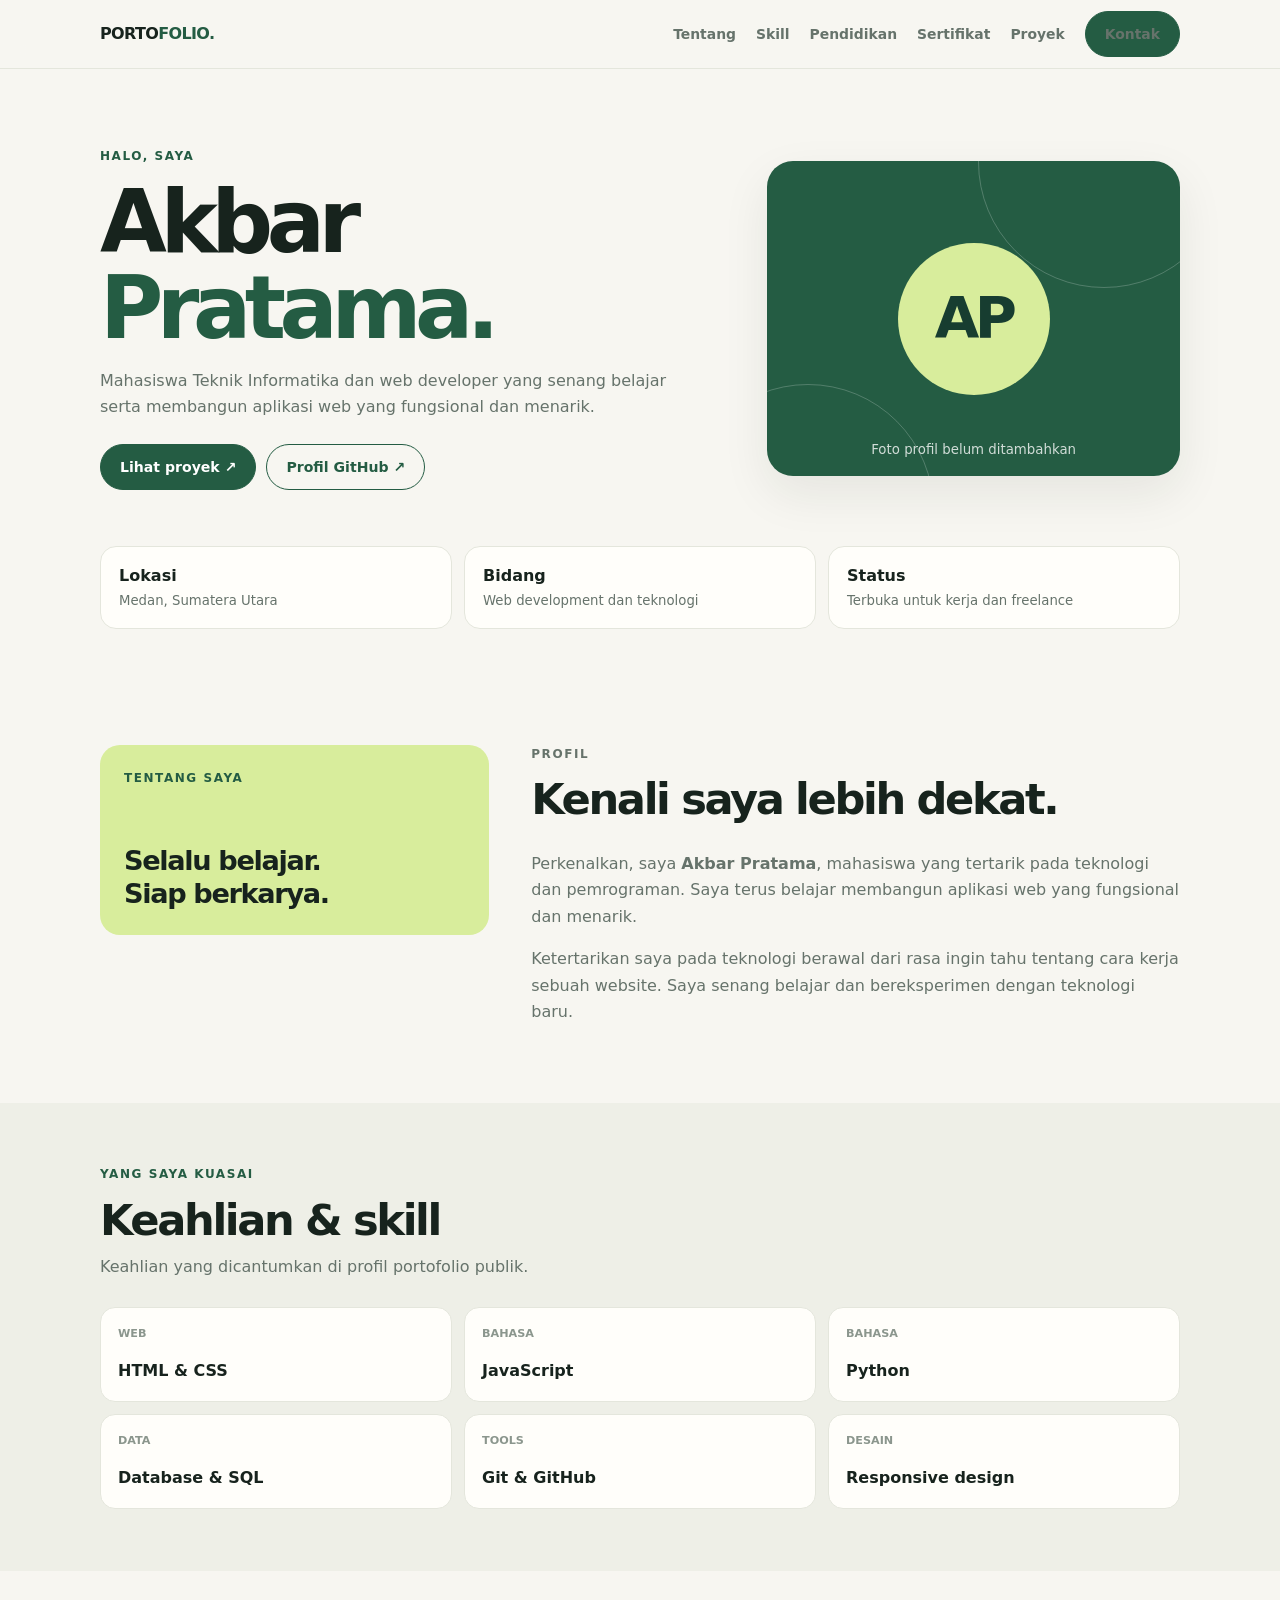
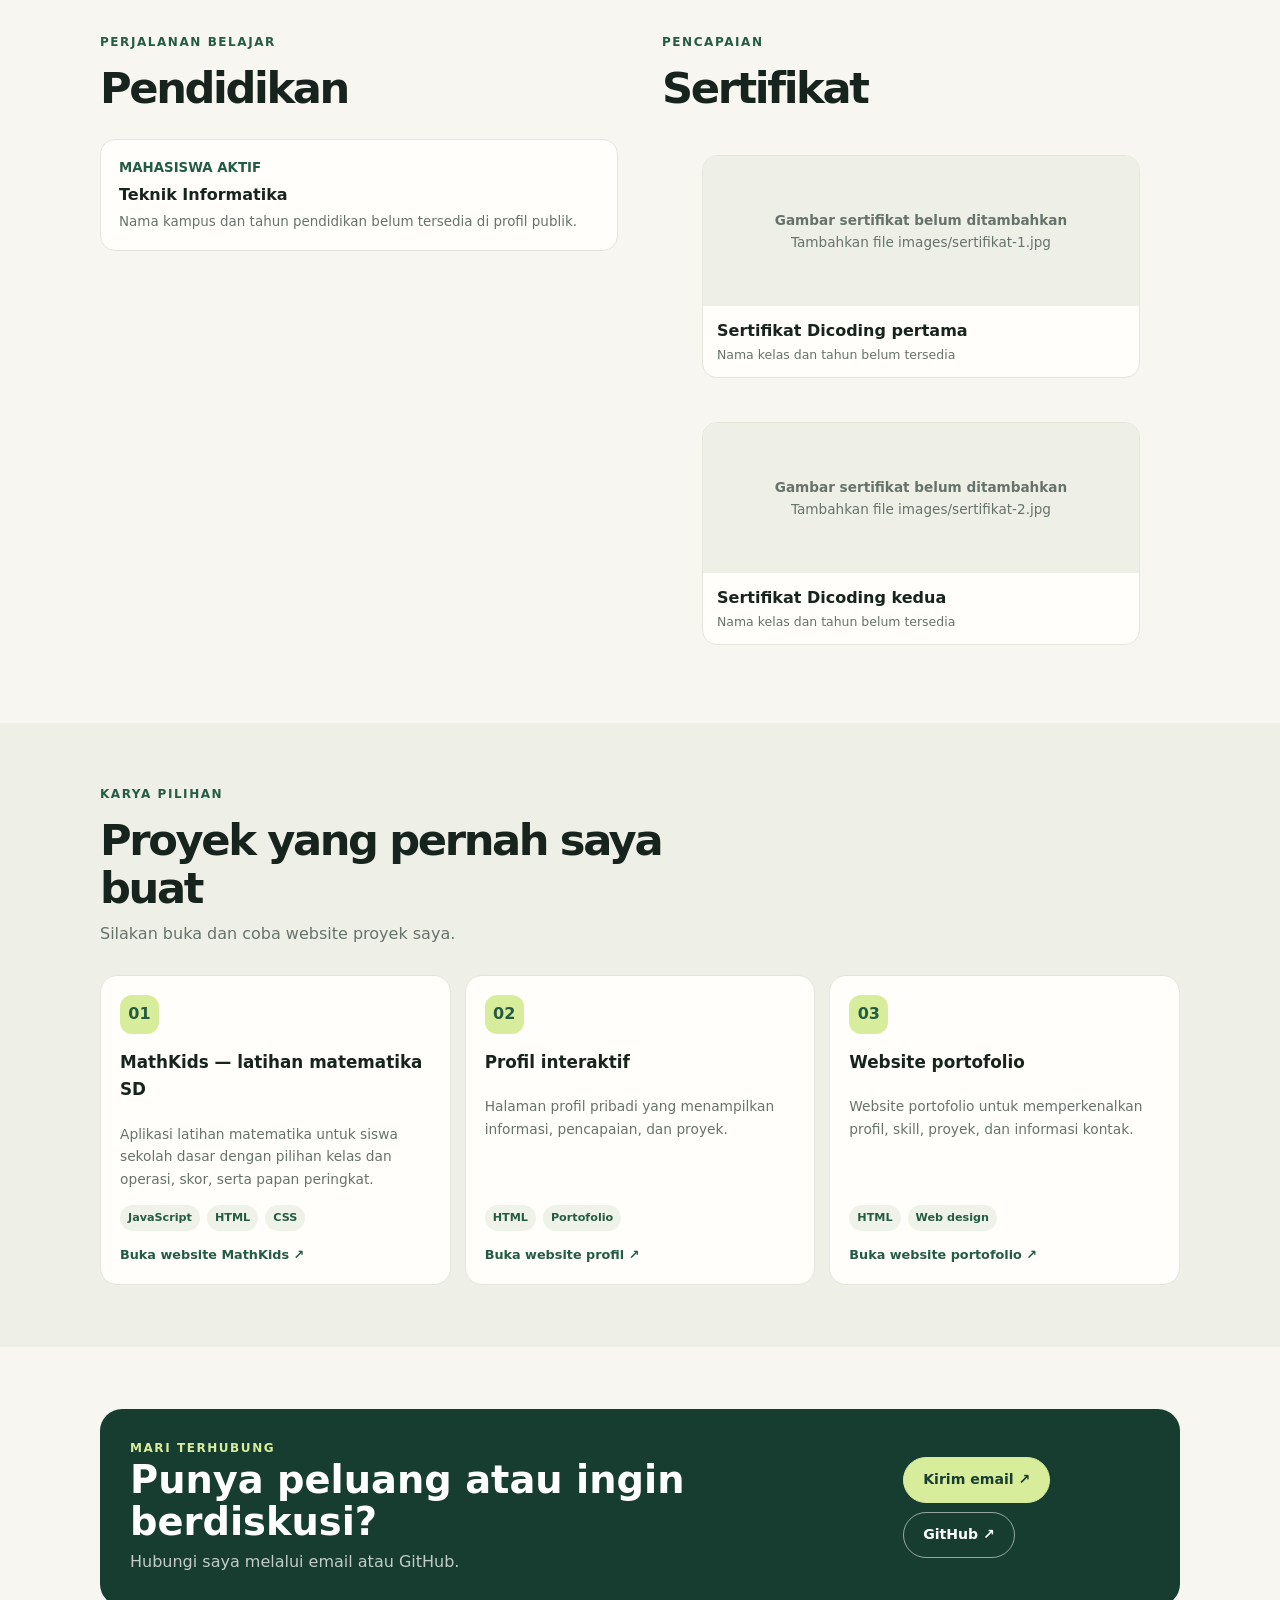
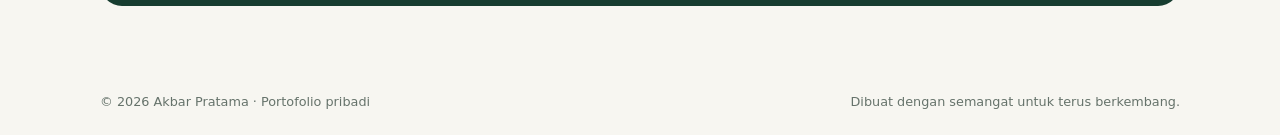
==== index.html @ 9633301a "Add public portfolio homepage redirect" ====
<!doctype html>
<html lang="id">
<head>
  <meta charset="utf-8">
  <meta name="viewport" content="width=device-width, initial-scale=1">
  <meta http-equiv="refresh" content="0; url=site/">
  <link rel="canonical" href="https://ap0700698-star.github.io/Portofolio-/site/">
  <title>Portofolio Akbar Pratama</title>
  <script>window.location.replace(new URL('site/', window.location.href).href);</script>
</head>
<body>
  <p>Membuka website portofolio. Jika tidak dialihkan, <a href="site/">klik di sini untuk melihat portofolio</a>.</p>
</body>
</html>
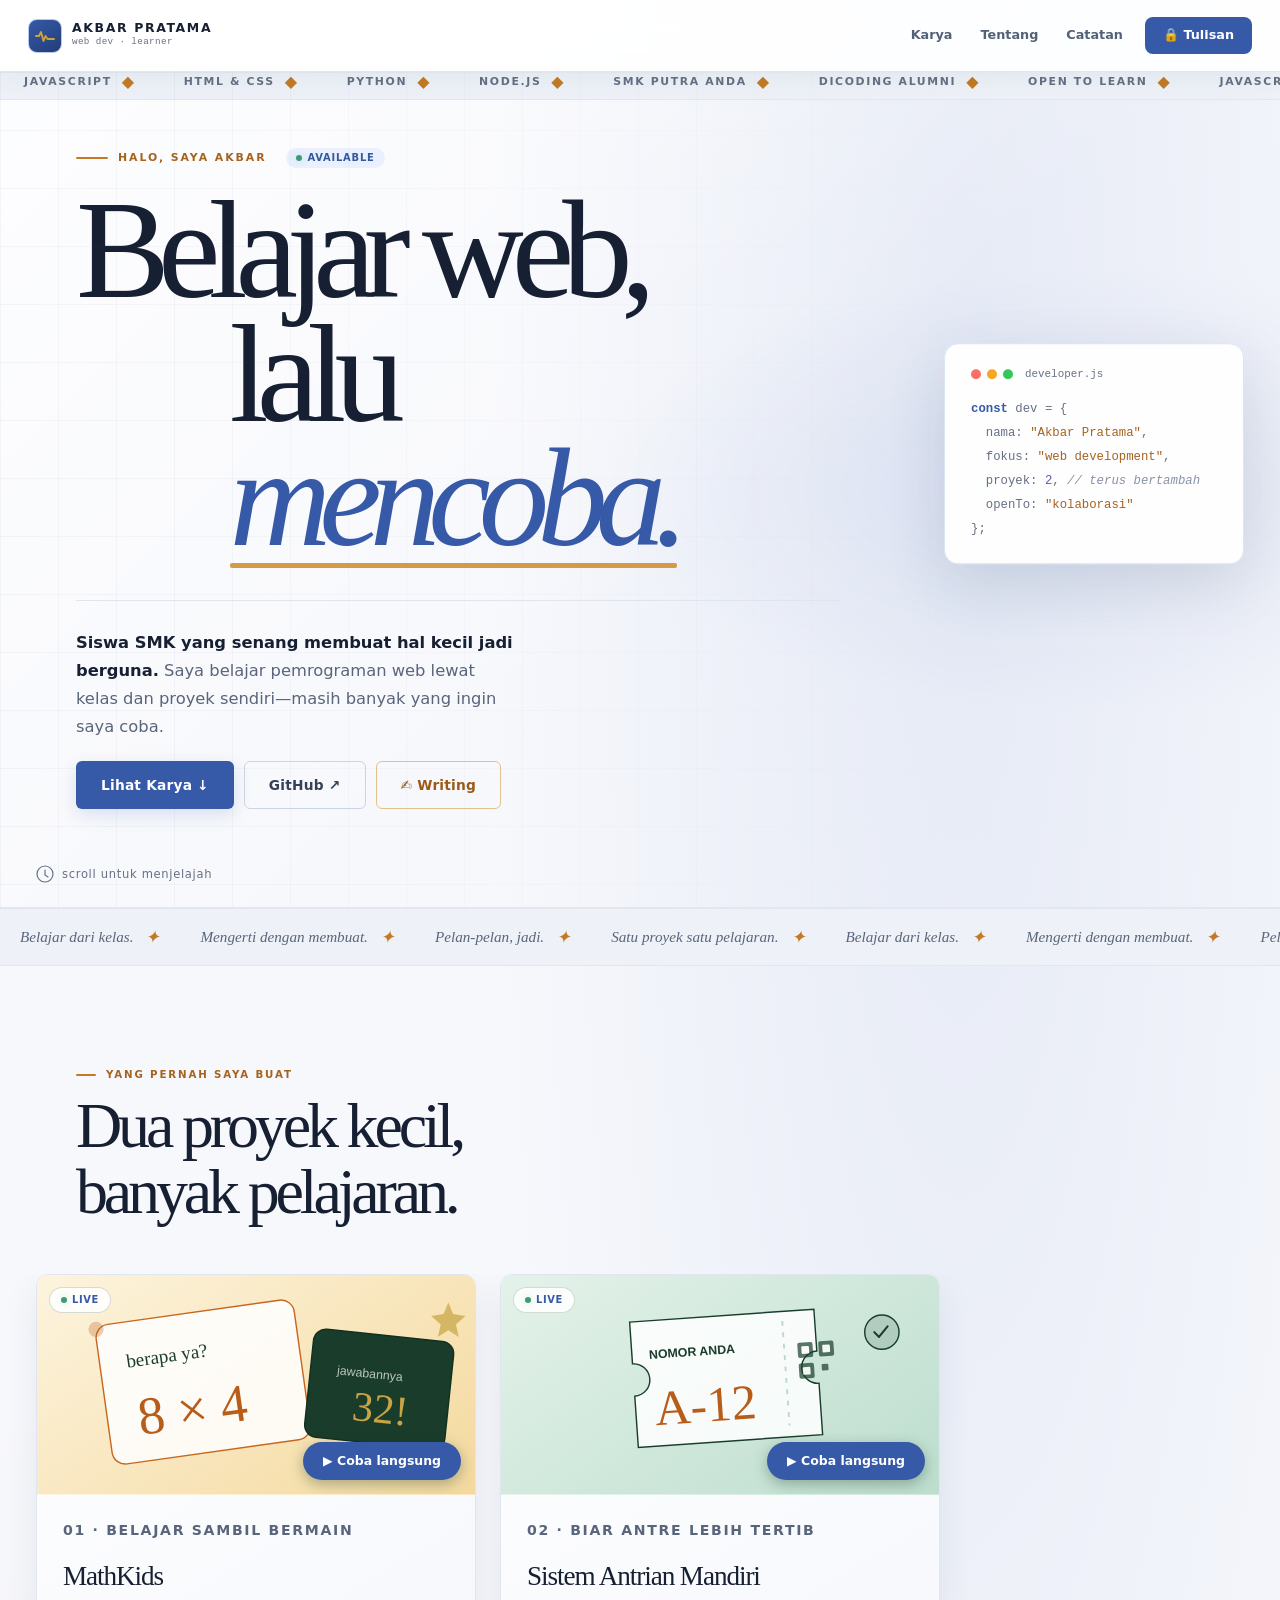
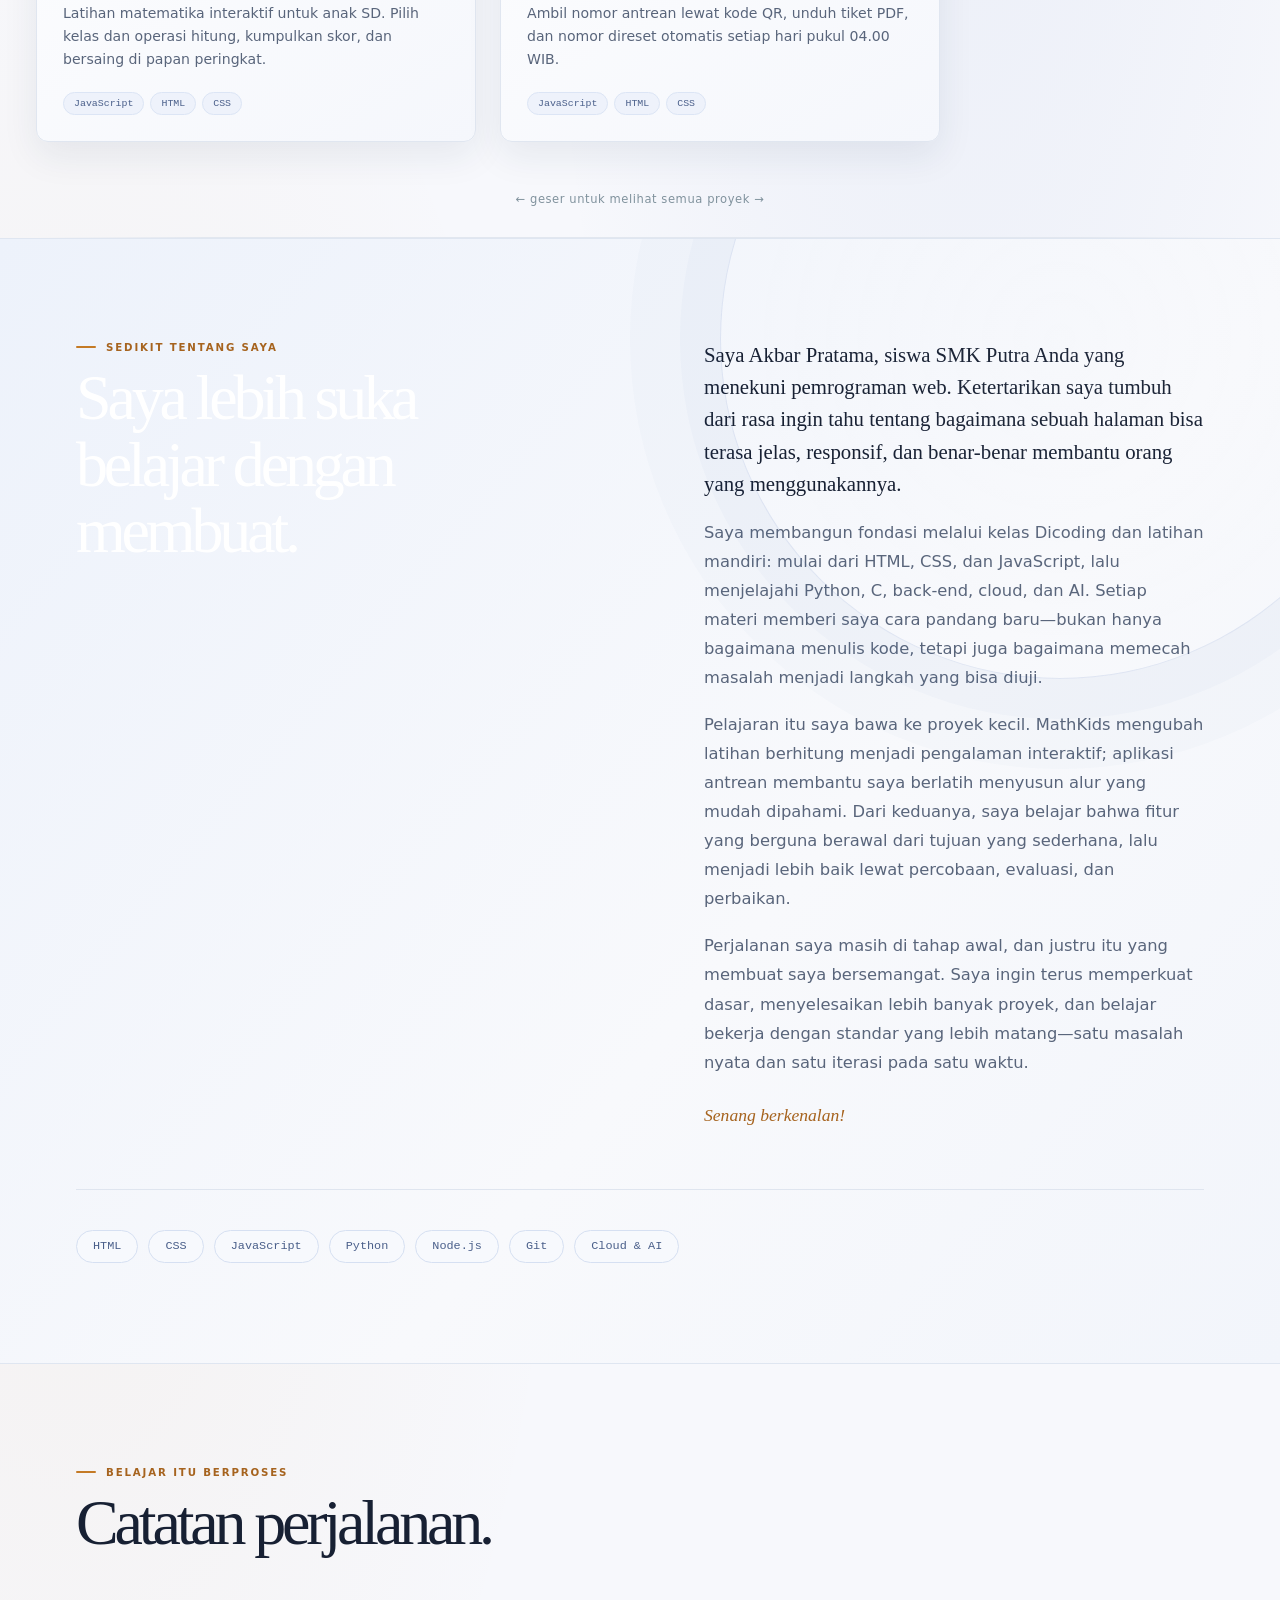
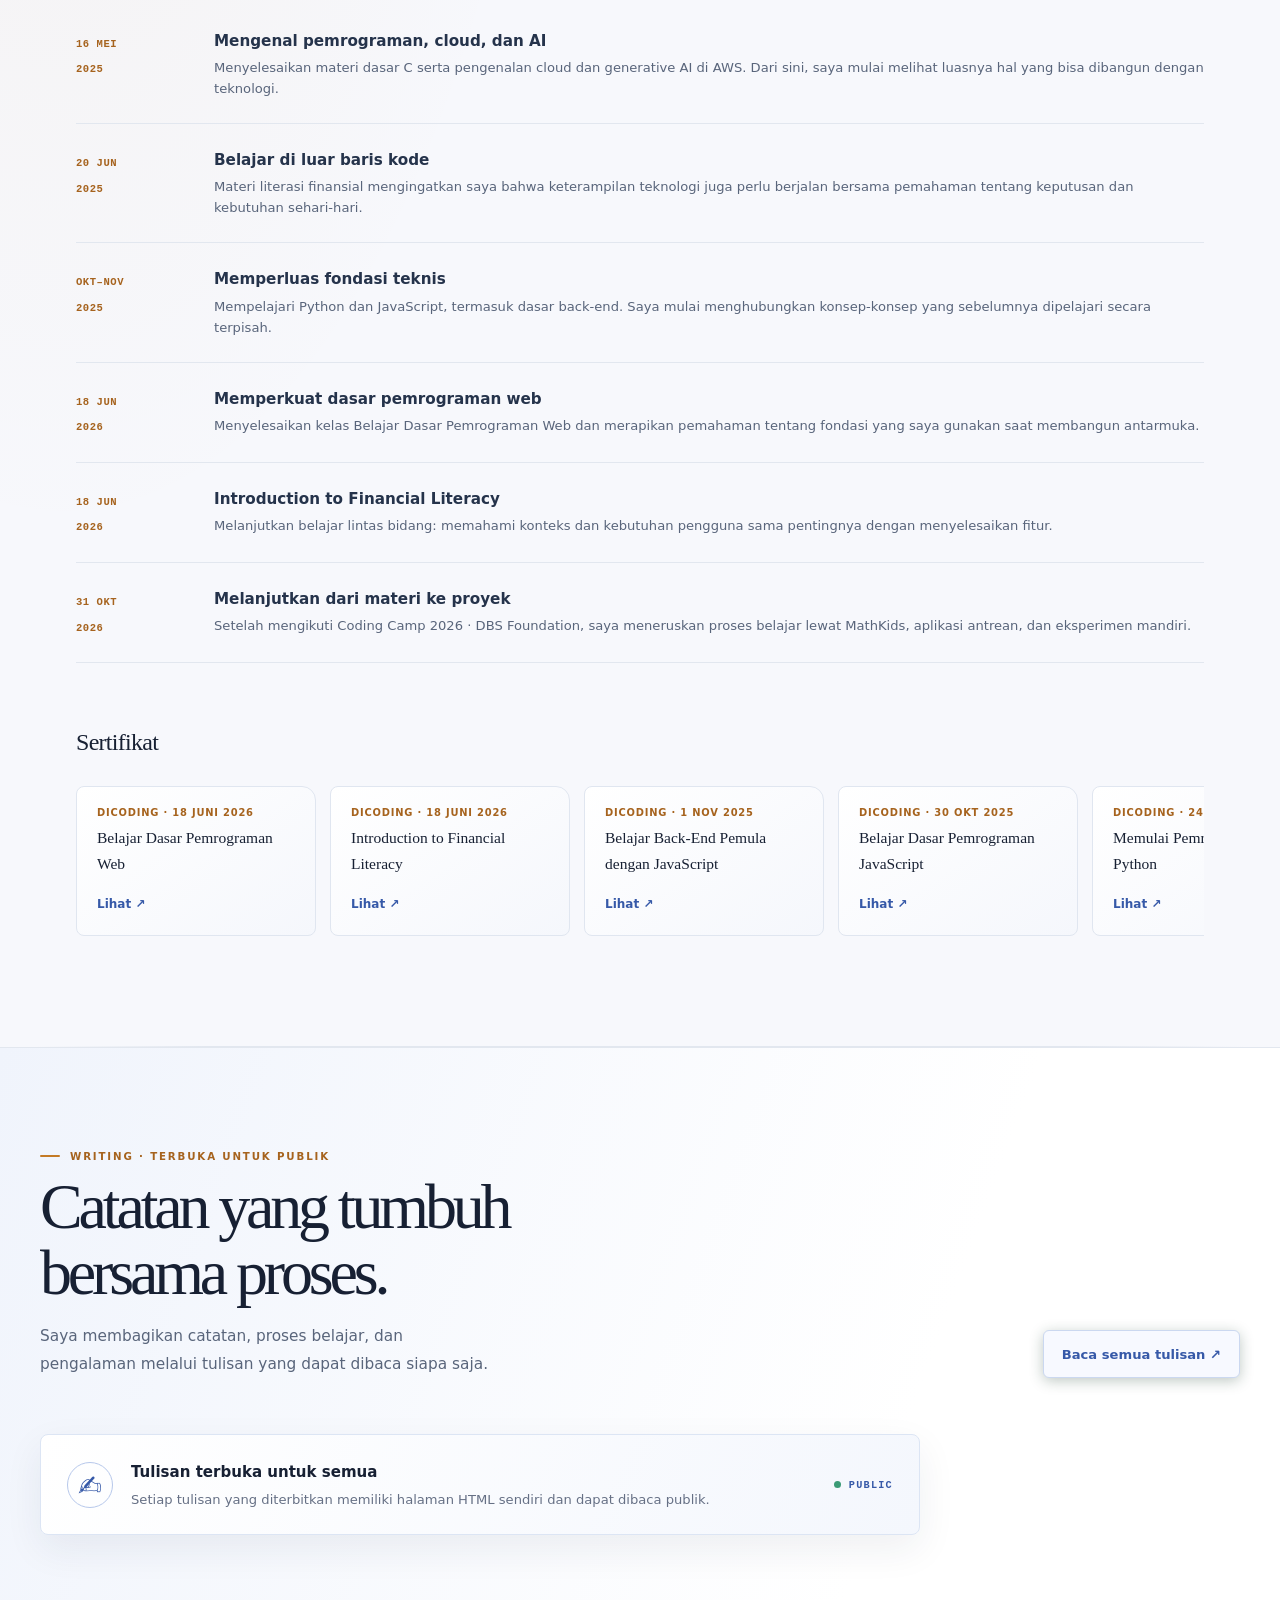
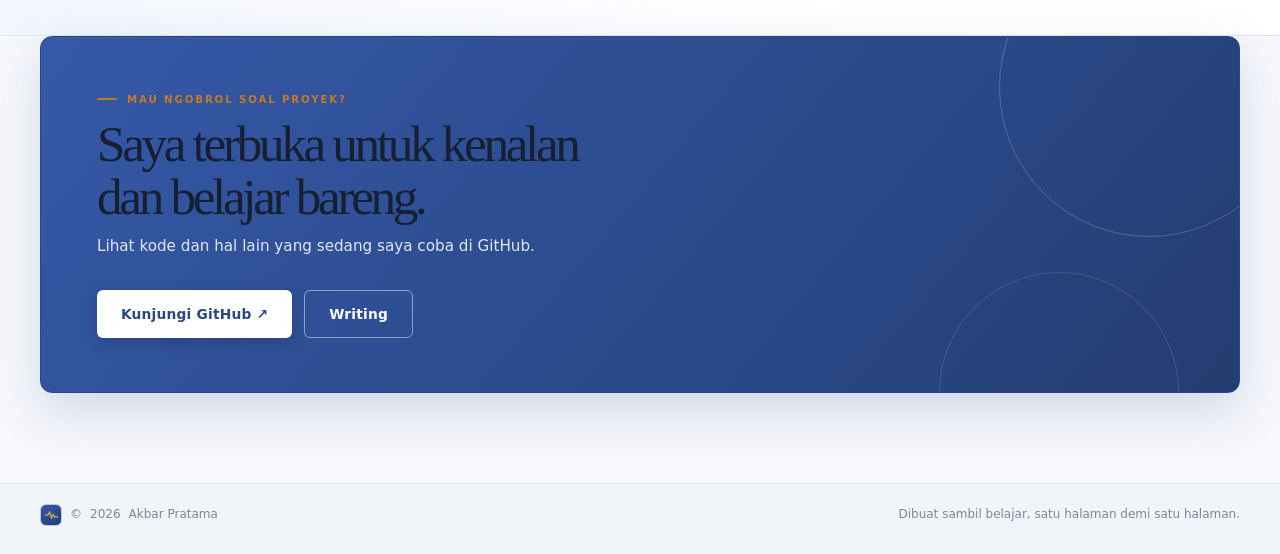
==== commit dab53d73: "Add files via upload" ====
--- a/index.html
+++ b/index.html
@@ -1,14 +1,1226 @@
-<!doctype html>
+<!DOCTYPE html>
 <html lang="id">
 <head>
-  <meta charset="utf-8">
+  <meta charset="UTF-8">
   <meta name="viewport" content="width=device-width, initial-scale=1">
-  <meta http-equiv="refresh" content="0; url=site/">
-  <link rel="canonical" href="https://ap0700698-star.github.io/Portofolio-/site/">
-  <title>Portofolio Akbar Pratama</title>
-  <script>window.location.replace(new URL('site/', window.location.href).href);</script>
+  <meta name="description" content="Portofolio Akbar Pratama — siswa SMK yang belajar membangun pengalaman web melalui kelas dan proyek.">
+  <meta name="theme-color" content="#070b12">
+  <title>Akbar Pratama</title>
+  <link rel="icon" href="data:image/svg+xml,%3Csvg xmlns='http://www.w3.org/2000/svg' viewBox='0 0 48 48'%3E%3Crect width='48' height='48' rx='12' fill='%230c131d'/%3E%3Cpath d='M9 31L15 13l7 14 5-9 7 13' fill='none' stroke='%2327d8c0' stroke-width='3.2' stroke-linecap='round' stroke-linejoin='round'/%3E%3C/svg%3E">
+  <style>
+/* ══════════════════════════════════════
+   ROOT TOKENS
+══════════════════════════════════════ */
+:root {
+  --bg:       #f7f3ec;
+  --bg2:      #f0ebe0;
+  --white:    #fff;
+  --ink:      #19190f;
+  --ink2:     #35332a;
+  --muted:    #7c7769;
+  --faint:    #b5b0a3;
+  --line:     #e0dace;
+
+  --forest:   #1a3d2b;
+  --forest-l: #2c5e42;
+  --sage:     #d9ede1;
+
+  --amber:    #b85c1a;
+  --amber-l:  #e8884a;
+  --sand:     #f2dfc0;
+
+  --gold:     #c8a444;
+
+  --serif: Georgia, "Times New Roman", serif;
+  --sans:  "Segoe UI", system-ui, sans-serif;
+  --mono:  ui-monospace, "Cascadia Code", Consolas, monospace;
+}
+
+/* ══════════════════════════════════════
+   BASE
+══════════════════════════════════════ */
+*, *::before, *::after { box-sizing: border-box; margin: 0; padding: 0; }
+html { scroll-behavior: smooth; }
+body {
+  background: var(--bg);
+  color: var(--ink);
+  font-family: var(--sans);
+  line-height: 1.6;
+  overflow-x: hidden;
+  -webkit-font-smoothing: antialiased;
+}
+a { color: inherit; text-decoration: none; }
+a:focus-visible { outline: 2px solid var(--amber); outline-offset: 3px; border-radius: 3px; }
+img, svg { display: block; }
+
+/* ══════════════════════════════════════
+   SCROLL ANIMATIONS
+══════════════════════════════════════ */
+.reveal {
+  opacity: 0;
+  transform: translateY(40px);
+  transition: opacity .7s cubic-bezier(.22,1,.36,1), transform .7s cubic-bezier(.22,1,.36,1);
+}
+.reveal.up   { transform: translateY(40px); }
+.reveal.left { transform: translateX(-40px); }
+.reveal.right{ transform: translateX(40px); }
+.reveal.in   { opacity: 1 !important; transform: none !important; }
+.reveal.d1   { transition-delay: .1s; }
+.reveal.d2   { transition-delay: .2s; }
+.reveal.d3   { transition-delay: .3s; }
+.reveal.d4   { transition-delay: .4s; }
+
+/* ══════════════════════════════════════
+   NAV
+══════════════════════════════════════ */
+.nav {
+  position: fixed; top: 0; left: 0; right: 0; z-index: 100;
+  display: flex; align-items: center; justify-content: space-between;
+  padding: 0 36px; height: 64px;
+  background: rgba(247,243,236,.88);
+  backdrop-filter: blur(18px);
+  border-bottom: 1px solid var(--line);
+  transition: background .3s;
+}
+.nav-logo {
+  display: flex; align-items: center; gap: 10px;
+}
+.nav-mark {
+  width: 34px; height: 34px; border-radius: 9px;
+  background: var(--forest);
+  display: flex; align-items: center; justify-content: center;
+  flex-shrink: 0;
+  /* subtle inner shimmer */
+  box-shadow: inset 0 1px 0 rgba(255,255,255,.12);
+}
+.nav-mark svg { width: 20px; height: 12px; }
+.nav-name {
+  font-weight: 800; font-size: .78rem;
+  letter-spacing: .09em; text-transform: uppercase;
+  color: var(--forest);
+  line-height: 1.1;
+}
+.nav-sub {
+  font-size: .58rem; font-weight: 500;
+  color: var(--muted); letter-spacing: .04em;
+  font-family: var(--mono);
+}
+.nav-links {
+  display: flex; align-items: center; gap: 0;
+}
+.nav-links a {
+  display: inline-block; padding: 8px 14px;
+  font-size: .8rem; font-weight: 600; color: var(--muted);
+  border-radius: 7px;
+  transition: color .15s, background .15s;
+}
+.nav-links a:hover { color: var(--ink); background: var(--bg2); }
+.nav-cta {
+  margin-left: 8px;
+  padding: 8px 18px !important;
+  background: var(--forest) !important;
+  color: #fff !important; border-radius: 8px !important;
+  font-weight: 700 !important;
+  transition: background .15s, transform .15s !important;
+  box-shadow: 0 2px 10px rgba(26,61,43,.25);
+}
+.nav-cta:hover { background: var(--forest-l) !important; transform: translateY(-1px) !important; }
+
+/* ══════════════════════════════════════
+   HERO — full viewport, stacked text
+══════════════════════════════════════ */
+.hero {
+  min-height: 100svh;
+  padding-top: 64px; /* nav height */
+  display: flex; flex-direction: column;
+  position: relative; overflow: hidden;
+}
+
+/* Running ticker at top */
+.ticker-wrap {
+  overflow: hidden; border-bottom: 1px solid var(--line);
+  background: var(--forest); height: 36px;
+  display: flex; align-items: center;
+}
+.ticker {
+  display: flex; white-space: nowrap;
+  animation: ticker 22s linear infinite;
+  gap: 0;
+}
+@keyframes ticker {
+  from { transform: translateX(0); }
+  to   { transform: translateX(-50%); }
+}
+.ticker-item {
+  display: inline-flex; align-items: center; gap: 10px;
+  padding: 0 24px;
+  font-size: .68rem; font-weight: 800; letter-spacing: .15em;
+  text-transform: uppercase; color: rgba(255,255,255,.65);
+}
+.ticker-sep { color: var(--gold); font-size: 1rem; }
+
+/* Hero main area */
+.hero-main {
+  flex: 1;
+  display: flex; flex-direction: column; justify-content: center;
+  padding: 48px 36px 36px;
+  max-width: 1200px; margin: 0 auto; width: 100%;
+}
+
+/* Eyebrow */
+.eyebrow {
+  display: flex; align-items: center; gap: 10px;
+  font-size: .68rem; font-weight: 800; letter-spacing: .18em;
+  text-transform: uppercase; color: var(--amber);
+  margin-bottom: 20px;
+}
+.eyebrow::before {
+  content: ""; display: block;
+  width: 32px; height: 2px;
+  background: var(--amber); border-radius: 1px;
+}
+.live-badge {
+  display: inline-flex; align-items: center; gap: 5px;
+  margin-left: 10px;
+  padding: 2px 10px; border-radius: 999px;
+  background: rgba(26,61,43,.1); color: var(--forest);
+  font-size: .62rem; font-weight: 800; letter-spacing: .08em;
+}
+.live-dot {
+  width: 6px; height: 6px; border-radius: 50%;
+  background: #34c759;
+  animation: pulse 2s ease-in-out infinite;
+}
+@keyframes pulse { 0%,100%{opacity:1; transform:scale(1)} 50%{opacity:.5; transform:scale(.8)} }
+
+/* BIG headline */
+.hero-title {
+  font-family: var(--serif);
+  font-size: clamp(4rem, 11vw, 9.5rem);
+  font-weight: 500;
+  letter-spacing: -.07em;
+  line-height: .9;
+  color: var(--ink);
+  margin-bottom: 0;
+}
+.hero-title .line2 {
+  display: block;
+  margin-left: clamp(60px, 12vw, 180px);
+}
+.hero-title .accent {
+  color: var(--forest);
+  font-style: italic;
+  position: relative;
+}
+
+/* Underline draw animation */
+.hero-title .accent::after {
+  content: "";
+  position: absolute; left: 0; bottom: .05em;
+  width: 0; height: .04em;
+  background: var(--amber);
+  border-radius: 2px;
+  animation: draw-line 1.4s .8s cubic-bezier(.77,0,.18,1) forwards;
+}
+@keyframes draw-line { to { width: 100%; } }
+
+/* Sub-row below title */
+.hero-sub {
+  display: flex; align-items: flex-end; justify-content: space-between;
+  gap: 20px; margin-top: 40px; padding-top: 28px;
+  border-top: 1px solid var(--line);
+  flex-wrap: wrap;
+}
+.hero-desc {
+  max-width: 440px;
+  font-size: 1.02rem; color: var(--muted); line-height: 1.72;
+}
+.hero-desc b { color: var(--ink2); font-weight: 650; }
+.hero-actions {
+  display: flex; flex-wrap: wrap; gap: 10px; align-items: center;
+}
+
+/* Buttons */
+.btn {
+  display: inline-flex; align-items: center; gap: 8px;
+  padding: 12px 24px; border-radius: 9px;
+  font-weight: 700; font-size: .86rem; cursor: pointer;
+  border: 1.5px solid transparent;
+  transition: transform .15s, box-shadow .15s, background .15s, border-color .15s, color .15s;
+  white-space: nowrap;
+}
+.btn:hover { transform: translateY(-2px); }
+.btn-forest {
+  background: var(--forest); color: #fff;
+  box-shadow: 0 2px 12px rgba(26,61,43,.28);
+}
+.btn-forest:hover { background: var(--forest-l); box-shadow: 0 6px 20px rgba(26,61,43,.32); }
+.btn-line {
+  background: transparent; color: var(--ink2);
+  border-color: var(--line);
+}
+.btn-line:hover { background: var(--white); border-color: var(--faint); }
+.btn-amber {
+  background: transparent; color: var(--amber);
+  border-color: rgba(184,92,26,.3);
+}
+.btn-amber:hover { background: rgba(184,92,26,.06); border-color: var(--amber); }
+
+/* Floating code snippet on hero */
+.hero-snippet {
+  display: none; /* shown via JS on wide screens */
+  position: absolute; right: 36px; top: 50%;
+  transform: translateY(-50%);
+  background: var(--white);
+  border: 1px solid var(--line);
+  border-radius: 14px;
+  padding: 22px 26px;
+  box-shadow: 0 8px 40px rgba(25,25,15,.09);
+  min-width: 300px;
+  animation: float-card 5s ease-in-out infinite;
+}
+@keyframes float-card {
+  0%,100% { transform: translateY(-50%) translateY(0); }
+  50%      { transform: translateY(-50%) translateY(-10px); }
+}
+.snip-top { display: flex; gap: 6px; margin-bottom: 14px; align-items: center; }
+.dot { width: 10px; height: 10px; border-radius: 50%; }
+.dot-r { background: #f97066; }
+.dot-y { background: #f5a623; }
+.dot-g { background: #34c759; }
+.snip-fname { margin-left: 6px; font-family: var(--mono); font-size: .68rem; color: var(--faint); }
+.code { font-family: var(--mono); font-size: .77rem; line-height: 1.95; }
+.c-kw  { color: var(--forest); font-weight: 700; }
+.c-str { color: var(--amber); }
+.c-num { color: var(--gold); }
+.c-cm  { color: var(--faint); font-style: italic; }
+
+/* Scroll hint */
+.scroll-hint {
+  display: flex; align-items: center; gap: 8px;
+  padding: 20px 36px 24px;
+  color: var(--faint); font-size: .72rem; letter-spacing: .06em;
+  animation: bounce-y 2.4s ease-in-out infinite;
+}
+@keyframes bounce-y {
+  0%,100%{ transform: translateY(0); }
+  50%    { transform: translateY(5px); }
+}
+
+/* ══════════════════════════════════════
+   MARQUEE STRIP (between sections)
+══════════════════════════════════════ */
+.marquee-section {
+  overflow: hidden; border-top: 1px solid var(--line); border-bottom: 1px solid var(--line);
+  background: var(--bg2); padding: 14px 0;
+}
+.marquee-track {
+  display: flex; white-space: nowrap;
+  animation: marquee 28s linear infinite;
+}
+@keyframes marquee {
+  from { transform: translateX(0); }
+  to   { transform: translateX(-50%); }
+}
+.mq-item {
+  display: inline-flex; align-items: center; gap: 12px;
+  padding: 0 20px;
+  font-family: var(--serif); font-style: italic;
+  font-size: .95rem; color: var(--muted);
+}
+.mq-dot { color: var(--gold); font-size: 1.1rem; }
+
+/* ══════════════════════════════════════
+   SECTION WRAPPER
+══════════════════════════════════════ */
+.section-pad { padding: 100px 36px; max-width: 1200px; margin: 0 auto; }
+.section-rule {
+  width: 100%; height: 1px; background: var(--line);
+  margin: 0 36px; width: calc(100% - 72px);
+}
+
+/* Section label */
+.s-label {
+  display: flex; align-items: center; gap: 10px;
+  font-size: .64rem; font-weight: 800; letter-spacing: .18em;
+  text-transform: uppercase; color: var(--amber);
+  margin-bottom: 10px;
+}
+.s-label::before {
+  content: ""; width: 20px; height: 2px;
+  background: var(--amber); border-radius: 1px;
+}
+
+h2.s-title {
+  font-family: var(--serif);
+  font-size: clamp(2.4rem, 5vw, 4rem);
+  font-weight: 500; letter-spacing: -.06em;
+  line-height: 1.04; color: var(--ink);
+}
+
+/* ══════════════════════════════════════
+   PROJECTS — horizontal scroll list
+══════════════════════════════════════ */
+.projects-section { padding: 100px 0 0; }
+.projects-header { padding: 0 36px 48px; max-width: 1200px; margin: 0 auto; }
+
+.projects-scroll-wrap {
+  overflow-x: auto; overflow-y: visible;
+  padding: 0 36px 48px;
+  /* custom scrollbar */
+  scrollbar-color: var(--forest) var(--line);
+  scrollbar-width: thin;
+}
+.projects-track {
+  display: flex; gap: 24px;
+  width: max-content;
+}
+
+.pcard {
+  width: 460px; flex-shrink: 0;
+  background: var(--white);
+  border: 1px solid var(--line);
+  border-radius: 20px;
+  overflow: hidden;
+  transition: box-shadow .25s, transform .25s, border-color .25s;
+  cursor: pointer;
+}
+.pcard:hover {
+  transform: translateY(-6px);
+  box-shadow: 0 20px 50px rgba(25,25,15,.1);
+  border-color: rgba(26,61,43,.25);
+}
+
+.pcard-art {
+  position: relative; height: 220px;
+  display: flex; align-items: center; justify-content: center;
+  overflow: hidden;
+}
+.pcard-art.a1 { background: linear-gradient(145deg, #fdf4de, #f4d99e); }
+.pcard-art.a2 { background: linear-gradient(145deg, #e4f2ea, #bddece); }
+.pcard-art svg { width: 100%; height: 100%; }
+
+/* Try button — always visible bottom-right */
+.pcard-try {
+  position: absolute; bottom: 14px; right: 14px;
+  display: inline-flex; align-items: center; gap: 7px;
+  padding: 9px 20px; border-radius: 999px;
+  background: var(--forest); color: #fff;
+  font-size: .78rem; font-weight: 800;
+  box-shadow: 0 4px 14px rgba(26,61,43,.35);
+  transition: transform .2s, background .2s;
+  text-decoration: none;
+}
+.pcard:hover .pcard-try { transform: scale(1.06); background: var(--forest-l); }
+
+.pcard-live {
+  position: absolute; top: 12px; left: 12px;
+  display: flex; align-items: center; gap: 5px;
+  padding: 4px 11px; border-radius: 999px;
+  background: rgba(255,255,255,.88); backdrop-filter: blur(6px);
+  color: var(--forest); font-size: .62rem; font-weight: 800;
+  letter-spacing: .06em; border: 1px solid rgba(26,61,43,.18);
+}
+
+.pcard-body { padding: 24px 26px 26px; }
+.pcard-num {
+  font-size: .62rem; font-weight: 800; letter-spacing: .12em;
+  text-transform: uppercase; color: var(--amber); margin-bottom: 5px;
+}
+.pcard-body h3 {
+  font-family: var(--serif); font-size: 1.7rem; font-weight: 500;
+  letter-spacing: -.04em; line-height: 1.1; color: var(--ink);
+  margin-bottom: 10px;
+}
+.pcard-body p { color: var(--muted); font-size: .88rem; line-height: 1.65; margin-bottom: 20px; }
+.pcard-tags { display: flex; flex-wrap: wrap; gap: 6px; }
+.ptag {
+  padding: 3px 10px; border-radius: 999px;
+  border: 1px solid var(--line); background: var(--bg);
+  font-family: var(--mono); font-size: .62rem; color: var(--muted);
+}
+
+/* drag-scroll hint */
+.scroll-drag-hint {
+  text-align: center; padding: 0 0 28px;
+  font-size: .72rem; color: var(--faint); letter-spacing: .05em;
+}
+
+/* ══════════════════════════════════════
+   ABOUT — full-width alternate bg
+══════════════════════════════════════ */
+.about-section {
+  background: var(--forest);
+  position: relative; overflow: hidden;
+}
+.about-section::before {
+  content: "";
+  position: absolute; left: -120px; top: -120px;
+  width: 500px; height: 500px; border-radius: 50%;
+  background: radial-gradient(circle, rgba(255,255,255,.04) 0%, transparent 65%);
+  pointer-events: none;
+}
+.about-inner {
+  max-width: 1200px; margin: 0 auto;
+  padding: 100px 36px;
+  display: flex; flex-direction: column; gap: 0;
+}
+.about-toprow {
+  display: flex; align-items: flex-start;
+  justify-content: space-between; gap: 60px;
+  margin-bottom: 60px; flex-wrap: wrap;
+}
+.about-left {}
+.about-section .s-label { color: rgba(200,164,68,.9); }
+.about-section .s-label::before { background: rgba(200,164,68,.9); }
+.about-section h2.s-title { color: #fff; max-width: 440px; }
+
+.about-right { max-width: 500px; }
+.about-right p {
+  font-size: 1.02rem; line-height: 1.78;
+  color: rgba(255,255,255,.72); margin-bottom: 18px;
+}
+.about-right p:first-child {
+  font-family: var(--serif); font-size: 1.3rem;
+  line-height: 1.55; color: rgba(255,255,255,.92);
+}
+.about-right p:last-of-type { margin-bottom: 0; }
+
+.about-sign {
+  display: inline-block; margin-top: 24px;
+  font-family: var(--serif); font-style: italic;
+  font-size: 1.1rem; color: var(--gold);
+  transform: rotate(-3deg);
+}
+
+/* Tech pills row */
+.tech-row {
+  border-top: 1px solid rgba(255,255,255,.12);
+  padding-top: 40px;
+  display: flex; flex-wrap: wrap; gap: 10px;
+}
+.tpill {
+  padding: 6px 16px; border-radius: 999px;
+  border: 1px solid rgba(255,255,255,.18);
+  color: rgba(255,255,255,.65); font-family: var(--mono);
+  font-size: .74rem;
+  transition: border-color .15s, color .15s;
+}
+.tpill:hover { border-color: rgba(255,255,255,.45); color: #fff; }
+
+/* ══════════════════════════════════════
+   TIMELINE + CERTS — stacked vertical
+══════════════════════════════════════ */
+.journal-section { padding: 100px 36px; max-width: 1200px; margin: 0 auto; }
+
+/* Timeline as vertical list */
+.timeline { margin-top: 48px; }
+.tl-item {
+  display: flex; gap: 28px; align-items: flex-start;
+  padding: 24px 0; border-bottom: 1px solid var(--line);
+  opacity: 0; transform: translateX(-20px);
+  transition: opacity .5s, transform .5s;
+}
+.tl-item.in { opacity: 1; transform: none; }
+.tl-left { flex-shrink: 0; width: 110px; }
+.tl-date {
+  font-family: var(--mono); font-size: .66rem;
+  font-weight: 800; color: var(--amber); letter-spacing: .05em;
+  line-height: 1.4;
+}
+.tl-line {
+  width: 1px; height: 100%; background: var(--line);
+  margin: 0 auto; display: none;
+}
+.tl-body b { display: block; font-size: .95rem; color: var(--ink2); margin-bottom: 4px; font-weight: 700; }
+.tl-body p { color: var(--muted); font-size: .82rem; margin: 0; }
+
+/* Certs as a stacked card list (not grid) */
+.certs-title { font-family: var(--serif); font-size: 1.5rem; font-weight: 500; letter-spacing: -.03em; color: var(--ink); margin-top: 60px; margin-bottom: 24px; }
+.cert-scroll {
+  overflow-x: auto; padding-bottom: 10px;
+  scrollbar-color: var(--forest) var(--line);
+  scrollbar-width: thin;
+}
+.cert-track {
+  display: flex; gap: 14px; width: max-content;
+}
+.cert-card {
+  width: 240px; flex-shrink: 0;
+  padding: 18px 20px 20px;
+  background: var(--white); border: 1px solid var(--line);
+  border-radius: 8px 18px 8px 8px;
+  display: flex; flex-direction: column; justify-content: space-between; gap: 14px;
+  min-height: 150px;
+  transition: border-color .15s, transform .2s;
+}
+.cert-card:hover { border-color: rgba(26,61,43,.3); transform: translateY(-3px); }
+.cert-card small {
+  display: block; font-size: .62rem; font-weight: 800;
+  letter-spacing: .08em; text-transform: uppercase;
+  color: var(--amber); margin-bottom: 5px;
+}
+.cert-card strong {
+  font-family: var(--serif); font-size: .97rem; font-weight: 500;
+  line-height: 1.35; color: var(--ink);
+}
+.cert-card a {
+  display: inline-flex; align-items: center; gap: 4px;
+  font-size: .75rem; font-weight: 800; color: var(--forest);
+  transition: color .15s;
+}
+.cert-card a:hover { color: var(--amber); }
+
+/* ══════════════════════════════════════
+   WRITING SECTION — private access entry point
+══════════════════════════════════════ */
+.writing-section {
+  background: var(--bg2);
+  border-top: 1px solid var(--line);
+  border-bottom: 1px solid var(--line);
+  padding: 100px 36px;
+}
+.writing-inner { max-width: 1200px; margin: 0 auto; }
+.writing-toprow {
+  display: flex; align-items: flex-end; justify-content: space-between; gap: 24px;
+  flex-wrap: wrap; margin-bottom: 56px;
+}
+.writing-toprow .s-title em {
+  font-style: italic; color: var(--amber);
+}
+.writing-read-btn {
+  display: inline-flex; align-items: center; gap: 8px;
+  padding: 12px 26px; border-radius: 9px;
+  background: var(--forest); color: #fff; font-weight: 700; font-size: .88rem;
+  box-shadow: 0 3px 14px rgba(26,61,43,.28);
+  transition: background .15s, transform .15s;
+  flex-shrink: 0;
+}
+.writing-read-btn:hover { background: var(--forest-l); transform: translateY(-2px); }
+
+/* Compose box */
+.compose-box {
+  background: var(--white);
+  border: 1px solid var(--line);
+  border-radius: 16px;
+  overflow: hidden;
+  box-shadow: 0 4px 24px rgba(25,25,15,.06);
+  transition: box-shadow .2s;
+}
+.compose-box:focus-within {
+  box-shadow: 0 8px 36px rgba(25,25,15,.1);
+  border-color: rgba(26,61,43,.3);
+}
+.compose-topbar {
+  padding: 14px 20px;
+  border-bottom: 1px solid var(--line);
+  display: flex; align-items: center; gap: 10px;
+  background: var(--bg);
+}
+.compose-topbar-label {
+  font-size: .68rem; font-weight: 800; letter-spacing: .1em;
+  text-transform: uppercase; color: var(--muted);
+}
+.compose-topbar-hint {
+  margin-left: auto; font-size: .68rem; color: var(--faint);
+  font-family: var(--mono);
+}
+.compose-name-row {
+  padding: 16px 20px 0;
+  display: flex; gap: 12px;
+}
+.compose-input {
+  flex: 1; padding: 10px 14px; border-radius: 8px;
+  border: 1.5px solid var(--line); background: var(--bg);
+  color: var(--ink); font-family: var(--sans); font-size: .88rem; outline: none;
+  transition: border-color .15s;
+}
+.compose-input:focus { border-color: var(--forest); }
+.compose-body {
+  padding: 0 20px 16px;
+  margin-top: 12px;
+}
+.compose-textarea {
+  width: 100%; padding: 12px 14px; border-radius: 8px;
+  border: 1.5px solid var(--line); background: var(--bg);
+  color: var(--ink); font-family: var(--serif); font-size: 1rem;
+  line-height: 1.72; resize: vertical; min-height: 120px;
+  outline: none;
+  transition: border-color .15s;
+}
+.compose-textarea:focus { border-color: var(--forest); }
+.compose-footer {
+  padding: 12px 20px 20px;
+  display: flex; align-items: center; justify-content: space-between; gap: 12px;
+  flex-wrap: wrap;
+}
+.compose-wc { font-family: var(--mono); font-size: .7rem; color: var(--faint); }
+.compose-submit {
+  padding: 10px 24px; border-radius: 8px;
+  background: var(--forest); color: #fff; border: none;
+  font-family: var(--sans); font-size: .86rem; font-weight: 700;
+  cursor: pointer; transition: background .15s, transform .15s;
+  box-shadow: 0 2px 10px rgba(26,61,43,.22);
+}
+.compose-submit:hover { background: var(--forest-l); transform: translateY(-1px); }
+
+/* Recent entries preview */
+.recent-title {
+  font-family: var(--serif); font-size: 1.3rem; font-weight: 500;
+  color: var(--ink); margin-top: 48px; margin-bottom: 20px;
+  letter-spacing: -.03em;
+}
+.entry-list { display: flex; flex-direction: column; gap: 0; }
+.entry-item {
+  padding: 20px 0; border-bottom: 1px solid var(--line);
+  transition: background .15s;
+  cursor: pointer;
+  display: flex; align-items: flex-start; gap: 20px;
+}
+.entry-item:first-child { border-top: 1px solid var(--line); }
+.entry-item:hover { padding-left: 10px; }
+.entry-num {
+  flex-shrink: 0; width: 32px;
+  font-family: var(--mono); font-size: .68rem;
+  color: var(--faint); font-weight: 800; padding-top: 3px;
+}
+.entry-name {
+  font-size: .7rem; font-weight: 800; color: var(--amber);
+  letter-spacing: .05em; margin-bottom: 4px; text-transform: uppercase;
+}
+.entry-text { color: var(--ink2); font-size: .92rem; line-height: 1.6; }
+.entry-date { font-family: var(--mono); font-size: .62rem; color: var(--faint); margin-top: 6px; }
+.entry-empty {
+  padding: 40px 20px; text-align: center;
+  font-family: var(--serif); font-style: italic;
+  color: var(--faint); font-size: 1rem;
+}
+
+/* Toast */
+.toast-global {
+  position: fixed; bottom: 24px; left: 50%; transform: translateX(-50%) translateY(12px);
+  padding: 11px 24px; border-radius: 10px;
+  background: var(--forest); color: #fff;
+  font-size: .84rem; font-weight: 700;
+  opacity: 0; pointer-events: none;
+  transition: opacity .22s, transform .22s;
+  z-index: 999; white-space: nowrap;
+}
+.toast-global.show { opacity: 1; transform: translateX(-50%) translateY(0); }
+
+/* ══════════════════════════════════════
+   CONTACT
+══════════════════════════════════════ */
+.contact-section { padding: 0 36px 90px; }
+.contact-inner { max-width: 1200px; margin: 0 auto; }
+.contact-box {
+  position: relative; overflow: hidden;
+  padding: 54px 56px;
+  background: var(--amber);
+  border-radius: 20px;
+  color: #fff;
+  box-shadow: 0 12px 50px rgba(184,92,26,.3);
+}
+.contact-box::before {
+  content: "";
+  position: absolute; right: -60px; top: -100px;
+  width: 300px; height: 300px; border-radius: 50%;
+  border: 1.5px solid rgba(255,255,255,.2);
+}
+.contact-box::after {
+  content: "";
+  position: absolute; right: 60px; bottom: -120px;
+  width: 240px; height: 240px; border-radius: 50%;
+  border: 1px solid rgba(255,255,255,.12);
+}
+.contact-box .s-label { color: rgba(255,255,255,.7); }
+.contact-box .s-label::before { background: rgba(255,255,255,.7); }
+.contact-box h2.s-title { color: #fff; max-width: 540px; font-size: clamp(2rem, 4vw, 3.2rem); }
+.contact-box p { margin-top: 10px; color: rgba(255,255,255,.8); font-size: .95rem; }
+.contact-actions { display: flex; gap: 12px; flex-wrap: wrap; margin-top: 32px; position: relative; z-index: 1; }
+.btn-white {
+  background: #fff; color: var(--amber);
+  border: none; box-shadow: 0 4px 16px rgba(0,0,0,.18);
+}
+.btn-white:hover { background: #fff8f2; }
+.btn-white-line {
+  background: transparent; color: #fff;
+  border-color: rgba(255,255,255,.45);
+}
+.btn-white-line:hover { background: rgba(255,255,255,.12); border-color: rgba(255,255,255,.75); }
+
+/* ══════════════════════════════════════
+   FOOTER
+══════════════════════════════════════ */
+footer {
+  border-top: 1px solid var(--line);
+  padding: 20px 36px 28px;
+}
+.footer-inner {
+  max-width: 1200px; margin: 0 auto;
+  display: flex; align-items: center; justify-content: space-between; gap: 16px;
+  font-size: .75rem; color: var(--faint); flex-wrap: wrap;
+}
+.footer-logo { display: flex; align-items: center; gap: 8px; }
+.footer-mark {
+  width: 22px; height: 22px; border-radius: 6px;
+  background: var(--forest); display: flex; align-items: center; justify-content: center;
+}
+.footer-mark svg { width: 13px; height: 8px; }
+
+/* ══════════════════════════════════════
+   RESPONSIVE
+══════════════════════════════════════ */
+@media (min-width: 980px) {
+  .hero-snippet { display: block; }
+  .hero-main { padding-right: 400px; }
+}
+@media (max-width: 700px) {
+  .nav { padding: 0 20px; }
+  .nav-links a:not(.nav-cta) { display: none; }
+  .hero-main { padding: 36px 20px 24px; }
+  .hero-title { font-size: clamp(3.4rem, 15vw, 6rem); }
+  .section-pad, .journal-section, .writing-section { padding-left: 20px; padding-right: 20px; }
+  .about-inner { padding: 72px 20px; }
+  .about-toprow { gap: 36px; }
+  .contact-section { padding: 0 20px 70px; }
+  .contact-box { padding: 36px 28px; }
+  .projects-scroll-wrap, .projects-header { padding-left: 20px; padding-right: 20px; }
+  .pcard { width: 320px; }
+  .hero-sub { flex-direction: column; align-items: flex-start; }
+  footer { padding: 18px 20px 24px; }
+  .footer-inner { flex-direction: column; align-items: flex-start; gap: 5px; }
+  .ticker-wrap, .marquee-section { display: none; }
+}
+@media (prefers-reduced-motion: reduce) {
+  *, *::before, *::after {
+    animation-duration: .01ms !important;
+    transition-duration: .01ms !important;
+  }
+  .hero-title .accent::after { animation: none; width: 100%; }
+}
+  </style>
+<link rel="stylesheet" href="modern.css">
 </head>
-<body>
-  <p>Membuka website portofolio. Jika tidak dialihkan, <a href="site/">klik di sini untuk melihat portofolio</a>.</p>
+<body class="home-page">
+
+<!-- ════════════ NAV ════════════ -->
+<nav class="nav" aria-label="Navigasi utama">
+  <a class="nav-logo" href="#beranda" aria-label="Beranda Akbar Pratama">
+    <div class="nav-mark" aria-hidden="true">
+      <svg viewBox="0 0 20 12" fill="none">
+        <path d="M1 6h3l2-4 2.5 9 2-5 2 3h6.5" stroke="#c8a444" stroke-width="1.9" stroke-linecap="round" stroke-linejoin="round"/>
+      </svg>
+    </div>
+    <div>
+      <div class="nav-name">Akbar Pratama</div>
+      <div class="nav-sub">web dev · learner</div>
+    </div>
+  </a>
+  <div class="nav-links">
+    <a href="#karya">Karya</a>
+    <a href="#tentang">Tentang</a>
+    <a href="#catatan">Catatan</a>
+    <a href="writings.html" class="nav-cta">🔒 Tulisan</a>
+  </div>
+</nav>
+
+<!-- ════════════ HERO ════════════ -->
+<section class="hero" id="beranda">
+
+  <!-- Top ticker -->
+  <div class="ticker-wrap" aria-hidden="true">
+    <div class="ticker">
+      <!-- Duplicate for seamless loop -->
+      <span class="ticker-item">JavaScript <span class="ticker-sep">◆</span></span>
+      <span class="ticker-item">HTML &amp; CSS <span class="ticker-sep">◆</span></span>
+      <span class="ticker-item">Python <span class="ticker-sep">◆</span></span>
+      <span class="ticker-item">Node.js <span class="ticker-sep">◆</span></span>
+      <span class="ticker-item">SMK Putra Anda <span class="ticker-sep">◆</span></span>
+      <span class="ticker-item">Dicoding Alumni <span class="ticker-sep">◆</span></span>
+      <span class="ticker-item">Open to Learn <span class="ticker-sep">◆</span></span>
+      <span class="ticker-item">JavaScript <span class="ticker-sep">◆</span></span>
+      <span class="ticker-item">HTML &amp; CSS <span class="ticker-sep">◆</span></span>
+      <span class="ticker-item">Python <span class="ticker-sep">◆</span></span>
+      <span class="ticker-item">Node.js <span class="ticker-sep">◆</span></span>
+      <span class="ticker-item">SMK Putra Anda <span class="ticker-sep">◆</span></span>
+      <span class="ticker-item">Dicoding Alumni <span class="ticker-sep">◆</span></span>
+      <span class="ticker-item">Open to Learn <span class="ticker-sep">◆</span></span>
+    </div>
+  </div>
+
+  <!-- Main content -->
+  <div class="hero-main">
+    <div class="eyebrow reveal">
+      Halo, saya Akbar
+      <span class="live-badge"><span class="live-dot"></span>Available</span>
+    </div>
+
+    <h1 class="hero-title reveal d1">
+      Belajar web,
+      <span class="line2">lalu <span class="accent">mencoba.</span></span>
+    </h1>
+
+    <div class="hero-sub reveal d2">
+      <p class="hero-desc">
+        <b>Siswa SMK yang senang membuat hal kecil jadi berguna.</b>
+        Saya belajar pemrograman web lewat kelas dan proyek sendiri—masih banyak yang ingin saya coba.
+      </p>
+      <div class="hero-actions">
+        <a class="btn btn-forest" href="#karya">Lihat Karya ↓</a>
+        <a class="btn btn-line" href="https://github.com/ap0700698-star" target="_blank" rel="noopener noreferrer">GitHub ↗</a>
+        <a class="btn btn-amber" href="writings.html">✍️ Writing</a>
+      </div>
+    </div>
+  </div>
+
+  <!-- Floating code card (wide screens only) -->
+  <div class="hero-snippet" aria-hidden="true">
+    <div class="snip-top">
+      <span class="dot dot-r"></span><span class="dot dot-y"></span><span class="dot dot-g"></span>
+      <span class="snip-fname">developer.js</span>
+    </div>
+    <div class="code">
+      <div><span class="c-kw">const</span> dev = {</div>
+      <div>&nbsp;&nbsp;nama: <span class="c-str">"Akbar Pratama"</span>,</div>
+      <div>&nbsp;&nbsp;fokus: <span class="c-str">"web development"</span>,</div>
+      <div>&nbsp;&nbsp;proyek: <span class="c-num">2</span>, <span class="c-cm">// terus bertambah</span></div>
+      <div>&nbsp;&nbsp;openTo: <span class="c-str">"kolaborasi"</span></div>
+      <div>};</div>
+    </div>
+  </div>
+
+  <!-- Scroll hint -->
+  <div class="scroll-hint" aria-hidden="true">
+    <svg width="18" height="18" viewBox="0 0 18 18" fill="none"><circle cx="9" cy="9" r="8" stroke="currentColor" stroke-width="1.2"/><path d="M9 5v5l3 2" stroke="currentColor" stroke-width="1.2" stroke-linecap="round"/></svg>
+    scroll untuk menjelajah
+  </div>
+</section>
+
+<!-- ════════════ MARQUEE ════════════ -->
+<div class="marquee-section" aria-hidden="true">
+  <div class="marquee-track">
+    <span class="mq-item">Belajar dari kelas.<span class="mq-dot">✦</span></span>
+    <span class="mq-item">Mengerti dengan membuat.<span class="mq-dot">✦</span></span>
+    <span class="mq-item">Pelan-pelan, jadi.<span class="mq-dot">✦</span></span>
+    <span class="mq-item">Satu proyek satu pelajaran.<span class="mq-dot">✦</span></span>
+    <span class="mq-item">Belajar dari kelas.<span class="mq-dot">✦</span></span>
+    <span class="mq-item">Mengerti dengan membuat.<span class="mq-dot">✦</span></span>
+    <span class="mq-item">Pelan-pelan, jadi.<span class="mq-dot">✦</span></span>
+    <span class="mq-item">Satu proyek satu pelajaran.<span class="mq-dot">✦</span></span>
+  </div>
+</div>
+
+<!-- ════════════ PROJECTS ════════════ -->
+<section id="karya" class="projects-section">
+  <div class="projects-header">
+    <div class="s-label reveal">Yang pernah saya buat</div>
+    <h2 class="s-title reveal d1">Dua proyek kecil,<br>banyak pelajaran.</h2>
+  </div>
+
+  <div class="projects-scroll-wrap" role="list">
+    <div class="projects-track">
+
+      <!-- MathKids -->
+      <article class="pcard reveal left" role="listitem">
+        <div class="pcard-art a1">
+          <span class="pcard-live"><span class="live-dot"></span>LIVE</span>
+          <svg viewBox="0 0 460 220" aria-hidden="true">
+            <g transform="rotate(-8 185 110)">
+              <rect x="70" y="32" width="210" height="148" rx="14" fill="rgba(255,255,255,.85)" stroke="#c86820" stroke-width="1.5"/>
+              <text x="98" y="80" fill="#1a3d2b" font-family="Georgia,serif" font-size="20">berapa ya?</text>
+              <text x="102" y="152" fill="#b85c1a" font-family="Georgia,serif" font-size="56">8 × 4</text>
+            </g>
+            <g transform="rotate(6 340 108)">
+              <rect x="286" y="56" width="148" height="114" rx="13" fill="#1a3d2b" stroke="#12301f" stroke-width="1.5"/>
+              <text x="314" y="102" fill="rgba(255,255,255,.7)" font-family="Arial,sans-serif" font-size="13">jawabannya</text>
+              <text x="334" y="148" fill="#c8a444" font-family="Georgia,serif" font-size="44">32!</text>
+            </g>
+            <path d="M432 24l5 12 13 2-10 9 3 13-11-7-11 7 3-13-10-9 13-2 5-12z" fill="#c8a444" opacity=".7"/>
+            <circle cx="62" cy="52" r="8" fill="#b85c1a" opacity=".3"/>
+          </svg>
+          <a class="pcard-try" href="https://ap0700698-star.github.io/matematika_sederhana/" target="_blank" rel="noopener noreferrer">▶ Coba langsung</a>
+        </div>
+        <div class="pcard-body">
+          <p class="pcard-num">01 · Belajar sambil bermain</p>
+          <h3>MathKids</h3>
+          <p>Latihan matematika interaktif untuk anak SD. Pilih kelas dan operasi hitung, kumpulkan skor, dan bersaing di papan peringkat.</p>
+          <div class="pcard-tags">
+            <span class="ptag">JavaScript</span><span class="ptag">HTML</span><span class="ptag">CSS</span>
+          </div>
+        </div>
+      </article>
+
+      <!-- Antrian -->
+      <article class="pcard reveal left d2" role="listitem">
+        <div class="pcard-art a2">
+          <span class="pcard-live"><span class="live-dot"></span>LIVE</span>
+          <svg viewBox="0 0 460 220" aria-hidden="true">
+            <g transform="rotate(-4 230 112)">
+              <path d="M140 38h194v44a17 17 0 000 34v54H140v-54a17 17 0 000-34V38z" fill="rgba(255,255,255,.85)" stroke="#1a3d2b" stroke-width="1.5"/>
+              <path d="M300 48v110" stroke="#bcd8c8" stroke-width="2" stroke-dasharray="5 7"/>
+              <text x="158" y="78" fill="#1a3d2b" font-family="Arial,sans-serif" font-size="13" font-weight="700">NOMOR ANDA</text>
+              <text x="160" y="148" fill="#b85c1a" font-family="Georgia,serif" font-size="52">A-12</text>
+              <g transform="translate(314 72)" fill="#1a3d2b" opacity=".7">
+                <rect width="16" height="16" rx="2"/><rect x="4" y="4" width="8" height="8" rx="1" fill="white"/>
+                <rect x="22" y="0" width="16" height="16" rx="2"/><rect x="26" y="4" width="8" height="8" rx="1" fill="white"/>
+                <rect x="0" y="22" width="16" height="16" rx="2"/><rect x="4" y="26" width="8" height="8" rx="1" fill="white"/>
+                <rect x="24" y="24" width="7" height="7" rx="1"/>
+              </g>
+            </g>
+            <circle cx="400" cy="55" r="18" fill="rgba(26,61,43,.15)" stroke="#1a3d2b" stroke-width="1.5"/>
+            <path d="M392 55l5 5 9-11" fill="none" stroke="#1a3d2b" stroke-width="2.2" stroke-linecap="round" stroke-linejoin="round"/>
+          </svg>
+          <a class="pcard-try" href="https://ap0700698-star.github.io/antrian/" target="_blank" rel="noopener noreferrer">▶ Coba langsung</a>
+        </div>
+        <div class="pcard-body">
+          <p class="pcard-num">02 · Biar antre lebih tertib</p>
+          <h3>Sistem Antrian Mandiri</h3>
+          <p>Ambil nomor antrean lewat kode QR, unduh tiket PDF, dan nomor direset otomatis setiap hari pukul 04.00 WIB.</p>
+          <div class="pcard-tags">
+            <span class="ptag">JavaScript</span><span class="ptag">HTML</span><span class="ptag">CSS</span>
+          </div>
+        </div>
+      </article>
+
+    </div>
+  </div>
+  <p class="scroll-drag-hint">← geser untuk melihat semua proyek →</p>
+</section>
+
+<!-- RULE -->
+<div class="section-rule"></div>
+
+<!-- ════════════ ABOUT ════════════ -->
+<section class="about-section" id="tentang">
+  <div class="about-inner">
+    <div class="about-toprow">
+      <div class="about-left reveal left">
+        <div class="s-label">Sedikit tentang saya</div>
+        <h2 class="s-title" style="color:#fff; max-width:380px;">Saya lebih suka belajar dengan membuat.</h2>
+      </div>
+      <div class="about-right reveal right">
+        <p>Saya Akbar Pratama, siswa SMK Putra Anda yang menekuni pemrograman web. Ketertarikan saya tumbuh dari rasa ingin tahu tentang bagaimana sebuah halaman bisa terasa jelas, responsif, dan benar-benar membantu orang yang menggunakannya.</p>
+        <p>Saya membangun fondasi melalui kelas Dicoding dan latihan mandiri: mulai dari HTML, CSS, dan JavaScript, lalu menjelajahi Python, C, back-end, cloud, dan AI. Setiap materi memberi saya cara pandang baru—bukan hanya bagaimana menulis kode, tetapi juga bagaimana memecah masalah menjadi langkah yang bisa diuji.</p>
+        <p>Pelajaran itu saya bawa ke proyek kecil. MathKids mengubah latihan berhitung menjadi pengalaman interaktif; aplikasi antrean membantu saya berlatih menyusun alur yang mudah dipahami. Dari keduanya, saya belajar bahwa fitur yang berguna berawal dari tujuan yang sederhana, lalu menjadi lebih baik lewat percobaan, evaluasi, dan perbaikan.</p>
+        <p>Perjalanan saya masih di tahap awal, dan justru itu yang membuat saya bersemangat. Saya ingin terus memperkuat dasar, menyelesaikan lebih banyak proyek, dan belajar bekerja dengan standar yang lebih matang—satu masalah nyata dan satu iterasi pada satu waktu.</p>
+        <span class="about-sign reveal d2">Senang berkenalan!</span>
+      </div>
+    </div>
+    <div class="tech-row reveal">
+      <span class="tpill">HTML</span>
+      <span class="tpill">CSS</span>
+      <span class="tpill">JavaScript</span>
+      <span class="tpill">Python</span>
+      <span class="tpill">Node.js</span>
+      <span class="tpill">Git</span>
+      <span class="tpill">Cloud &amp; AI</span>
+    </div>
+  </div>
+</section>
+
+<!-- ════════════ CATATAN ════════════ -->
+<section id="catatan" class="journal-section">
+  <div class="s-label reveal">Belajar itu berproses</div>
+  <h2 class="s-title reveal d1">Catatan perjalanan.</h2>
+
+  <div class="timeline">
+    <div class="tl-item" data-delay="0">
+      <div class="tl-left"><span class="tl-date">16 MEI<br>2025</span></div>
+      <div class="tl-body">
+        <b>Mengenal pemrograman, cloud, dan AI</b>
+        <p>Menyelesaikan materi dasar C serta pengenalan cloud dan generative AI di AWS. Dari sini, saya mulai melihat luasnya hal yang bisa dibangun dengan teknologi.</p>
+      </div>
+    </div>
+    <div class="tl-item" data-delay="80">
+      <div class="tl-left"><span class="tl-date">20 JUN<br>2025</span></div>
+      <div class="tl-body">
+        <b>Belajar di luar baris kode</b>
+        <p>Materi literasi finansial mengingatkan saya bahwa keterampilan teknologi juga perlu berjalan bersama pemahaman tentang keputusan dan kebutuhan sehari-hari.</p>
+      </div>
+    </div>
+    <div class="tl-item" data-delay="160">
+      <div class="tl-left"><span class="tl-date">OKT–NOV<br>2025</span></div>
+      <div class="tl-body">
+        <b>Memperluas fondasi teknis</b>
+        <p>Mempelajari Python dan JavaScript, termasuk dasar back-end. Saya mulai menghubungkan konsep-konsep yang sebelumnya dipelajari secara terpisah.</p>
+      </div>
+    </div>
+    <div class="tl-item" data-delay="0">
+      <div class="tl-left"><span class="tl-date">18 JUN<br>2026</span></div>
+      <div class="tl-body">
+        <b>Memperkuat dasar pemrograman web</b>
+        <p>Menyelesaikan kelas Belajar Dasar Pemrograman Web dan merapikan pemahaman tentang fondasi yang saya gunakan saat membangun antarmuka.</p>
+      </div>
+    </div>
+    <div class="tl-item" data-delay="80">
+      <div class="tl-left"><span class="tl-date">18 JUN<br>2026</span></div>
+      <div class="tl-body">
+        <b>Introduction to Financial Literacy</b>
+        <p>Melanjutkan belajar lintas bidang: memahami konteks dan kebutuhan pengguna sama pentingnya dengan menyelesaikan fitur.</p>
+      </div>
+    </div>
+    <div class="tl-item" data-delay="160">
+      <div class="tl-left"><span class="tl-date">31 OKT<br>2026</span></div>
+      <div class="tl-body">
+        <b>Melanjutkan dari materi ke proyek</b>
+        <p>Setelah mengikuti Coding Camp 2026 · DBS Foundation, saya meneruskan proses belajar lewat MathKids, aplikasi antrean, dan eksperimen mandiri.</p>
+      </div>
+    </div>
+  </div>
+
+  <h3 class="certs-title reveal">Sertifikat</h3>
+  <div class="cert-scroll">
+    <div class="cert-track">
+      <article class="cert-card reveal d1">
+        <div><small>Dicoding · 18 Juni 2026</small><strong>Belajar Dasar Pemrograman Web</strong></div>
+        <a href="https://www.dicoding.com/academies/123/certificates/4182108" target="_blank" rel="noopener noreferrer">Lihat ↗</a>
+      </article>
+      <article class="cert-card reveal d2">
+        <div><small>Dicoding · 18 Juni 2026</small><strong>Introduction to Financial Literacy</strong></div>
+        <a href="https://www.dicoding.com/academies/905/certificates/4182108" target="_blank" rel="noopener noreferrer">Lihat ↗</a>
+      </article>
+      <article class="cert-card reveal d1">
+        <div><small>Dicoding · 1 Nov 2025</small><strong>Belajar Back-End Pemula dengan JavaScript</strong></div>
+        <a href="https://www.dicoding.com/certificates/QLZ99V0W7Z5D" target="_blank" rel="noopener noreferrer">Lihat ↗</a>
+      </article>
+      <article class="cert-card reveal d2">
+        <div><small>Dicoding · 30 Okt 2025</small><strong>Belajar Dasar Pemrograman JavaScript</strong></div>
+        <a href="https://www.dicoding.com/certificates/4EXG172WDPRL" target="_blank" rel="noopener noreferrer">Lihat ↗</a>
+      </article>
+      <article class="cert-card reveal d1">
+        <div><small>Dicoding · 24 Okt 2025</small><strong>Memulai Pemrograman dengan Python</strong></div>
+        <a href="https://www.dicoding.com/certificates/98XW057WLXM3" target="_blank" rel="noopener noreferrer">Lihat ↗</a>
+      </article>
+      <article class="cert-card reveal d2">
+        <div><small>Dicoding · 9 Okt 2025</small><strong>Belajar Dasar AI</strong></div>
+        <a href="https://www.dicoding.com/certificates/53XE1Q7LVZRN" target="_blank" rel="noopener noreferrer">Lihat ↗</a>
+      </article>
+      <article class="cert-card reveal d1">
+        <div><small>Dicoding · 20 Jun 2025</small><strong>Financial Literacy 101</strong></div>
+        <a href="https://www.dicoding.com/certificates/MEPJO965LZ3V" target="_blank" rel="noopener noreferrer">Lihat ↗</a>
+      </article>
+      <article class="cert-card reveal d2">
+        <div><small>Dicoding · 16 Mei 2025</small><strong>Memulai Pemrograman Dengan C</strong></div>
+        <a href="https://www.dicoding.com/certificates/N9ZONY1D6XG5" target="_blank" rel="noopener noreferrer">Lihat ↗</a>
+      </article>
+      <article class="cert-card reveal d1">
+        <div><small>Dicoding · 16 Mei 2025</small><strong>Belajar Dasar Cloud dan Gen AI di AWS</strong></div>
+        <a href="https://www.dicoding.com/certificates/0LZ0Y48W3X65" target="_blank" rel="noopener noreferrer">Lihat ↗</a>
+      </article>
+    </div>
+  </div>
+</section>
+
+<!-- RULE -->
+<div class="section-rule"></div>
+
+<!-- ════════════ PRIVATE WRITING ════════════ -->
+<section class="writing-section" id="writing">
+  <div class="writing-inner">
+    <div class="writing-toprow">
+      <div class="reveal">
+        <div class="s-label">Writing · terbuka untuk publik</div>
+        <h2 class="s-title">Catatan yang tumbuh<br>bersama proses.</h2>
+        <p class="writing-private-copy">
+          Saya membagikan catatan, proses belajar, dan pengalaman melalui tulisan yang dapat dibaca siapa saja.
+        </p>
+      </div>
+      <a class="writing-read-btn reveal right" href="writings.html">Baca semua tulisan ↗</a>
+    </div>
+    <div class="writing-lock-card reveal d1" aria-label="Writing publik">
+      <span class="lock-orbit" aria-hidden="true">✍</span>
+      <div>
+        <strong>Tulisan terbuka untuk semua</strong>
+        <p>Setiap tulisan yang diterbitkan memiliki halaman HTML sendiri dan dapat dibaca publik.</p>
+      </div>
+      <span class="lock-status"><span></span> PUBLIC</span>
+    </div>
+  </div>
+</section>
+
+<!-- ════════════ CONTACT ════════════ -->
+<section class="contact-section" id="kontak">
+  <div class="contact-inner">
+    <div class="contact-box reveal">
+      <div class="s-label">Mau ngobrol soal proyek?</div>
+      <h2 class="s-title">Saya terbuka untuk kenalan dan belajar bareng.</h2>
+      <p>Lihat kode dan hal lain yang sedang saya coba di GitHub.</p>
+      <div class="contact-actions">
+        <a class="btn btn-white" href="https://github.com/ap0700698-star" target="_blank" rel="noopener noreferrer">Kunjungi GitHub ↗</a>
+        <a class="btn btn-white-line" href="writings.html">Writing</a>
+      </div>
+    </div>
+  </div>
+</section>
+
+<!-- ════════════ FOOTER ════════════ -->
+<footer>
+  <div class="footer-inner">
+    <div class="footer-logo">
+      <div class="footer-mark" aria-hidden="true">
+        <svg viewBox="0 0 13 8" fill="none">
+          <path d="M.5 4h2.5l1.5-3 2 6 1.5-3.5 1.5 2.5h3" stroke="#c8a444" stroke-width="1.5" stroke-linecap="round" stroke-linejoin="round"/>
+        </svg>
+      </div>
+      © <span id="yr">2026</span> Akbar Pratama
+    </div>
+    <span>Dibuat sambil belajar, satu halaman demi satu halaman.</span>
+  </div>
+</footer>
+
+<!-- ════════════ TOAST ════════════ -->
+<div class="toast-global" id="toast" role="status" aria-live="polite"></div>
+
+<script>
+  /* ── Year ── */
+  document.getElementById("yr").textContent = new Date().getFullYear();
+
+  /* ── Scroll reveal ── */
+  const revealEls = document.querySelectorAll(".reveal");
+  if ("IntersectionObserver" in window) {
+    const io = new IntersectionObserver(entries => {
+      entries.forEach(e => {
+        if (e.isIntersecting) { e.target.classList.add("in"); io.unobserve(e.target); }
+      });
+    }, { threshold: .1 });
+    revealEls.forEach(el => io.observe(el));
+  } else {
+    revealEls.forEach(el => el.classList.add("in"));
+  }
+
+  /* ── Timeline items ── */
+  const tlItems = document.querySelectorAll(".tl-item");
+  if ("IntersectionObserver" in window) {
+    const tlio = new IntersectionObserver(entries => {
+      entries.forEach(e => {
+        if (e.isIntersecting) {
+          const delay = parseInt(e.target.dataset.delay) || 0;
+          setTimeout(() => e.target.classList.add("in"), delay);
+          tlio.unobserve(e.target);
+        }
+      });
+    }, { threshold: .15 });
+    tlItems.forEach(el => tlio.observe(el));
+  } else {
+    tlItems.forEach(el => el.classList.add("in"));
+  }
+
+  /* ── Drag scroll for projects ── */
+  const pScroll = document.querySelector(".projects-scroll-wrap");
+  let isDown = false, startX, scrollLeft;
+  pScroll.addEventListener("mousedown", e => {
+    isDown = true; pScroll.style.cursor = "grabbing";
+    startX = e.pageX - pScroll.offsetLeft; scrollLeft = pScroll.scrollLeft;
+  });
+  pScroll.addEventListener("mouseleave", () => { isDown = false; pScroll.style.cursor = ""; });
+  pScroll.addEventListener("mouseup",    () => { isDown = false; pScroll.style.cursor = ""; });
+  pScroll.addEventListener("mousemove",  e => {
+    if (!isDown) return; e.preventDefault();
+    const x = e.pageX - pScroll.offsetLeft;
+    pScroll.scrollLeft = scrollLeft - (x - startX) * 1.5;
+  });
+
+</script>
 </body>
 </html>
--- a/modern.css
+++ b/modern.css
@@ -0,0 +1,1157 @@
+:root {
+  color-scheme: dark;
+  --bg: #070b12;
+  --bg2: #0c131d;
+  --white: #111b27;
+  --ink: #edf4f5;
+  --ink2: #c5d2d7;
+  --muted: #91a2ae;
+  --faint: #677985;
+  --line: #22313d;
+  --forest: #27d8c0;
+  --forest-l: #14b9a7;
+  --sage: #16352f;
+  --amber: #d7f56b;
+  --amber-l: #eaff9b;
+  --gold: #d7f56b;
+  --serif: "Iowan Old Style", "Baskerville", Georgia, serif;
+  --sans: "Segoe UI", "Aptos", system-ui, sans-serif;
+  --mono: "Cascadia Code", "SFMono-Regular", Consolas, monospace;
+}
+
+html {
+  scroll-padding-top: 76px;
+}
+
+body.home-page,
+body.writings-page,
+body.editor-page {
+  background-color: var(--bg);
+  color: var(--ink);
+}
+
+body.home-page {
+  background-image:
+    radial-gradient(ellipse at 75% 8%, rgba(39, 216, 192, .09), transparent 35%),
+    radial-gradient(ellipse at 5% 48%, rgba(215, 245, 107, .045), transparent 30%);
+}
+
+.home-page .nav {
+  height: 72px;
+  padding-inline: max(28px, calc((100vw - 1260px) / 2));
+  background: rgba(7, 11, 18, .78);
+  border-bottom-color: rgba(116, 144, 158, .17);
+  box-shadow: 0 10px 38px rgba(0, 0, 0, .15);
+}
+
+.home-page .nav-mark,
+.home-page .footer-mark {
+  background: linear-gradient(145deg, #133a3a, #102229);
+  border: 1px solid rgba(39, 216, 192, .36);
+  box-shadow: 0 0 24px rgba(39, 216, 192, .13);
+}
+
+.home-page .nav-name {
+  color: var(--ink);
+  letter-spacing: .13em;
+}
+
+.home-page .nav-sub,
+.home-page .snip-fname,
+.home-page .code {
+  color: var(--muted);
+}
+
+.home-page .nav-links a {
+  color: #a7b6be;
+  transition: color .2s, background .2s, transform .2s;
+}
+
+.home-page .nav-links a:hover {
+  color: var(--amber);
+  background: rgba(255, 255, 255, .055);
+}
+
+.home-page .nav-cta {
+  color: #06120f !important;
+  background: var(--amber) !important;
+  box-shadow: 0 0 24px rgba(215, 245, 107, .14);
+}
+
+.home-page .nav-cta:hover {
+  background: var(--amber-l) !important;
+}
+
+.home-page .hero {
+  min-height: min(940px, 100svh);
+  background:
+    radial-gradient(ellipse at 86% 54%, rgba(39, 216, 192, .12), transparent 32%),
+    linear-gradient(135deg, rgba(14, 24, 34, .6), transparent 58%);
+  border-bottom: 1px solid var(--line);
+}
+
+.home-page .hero::before {
+  position: absolute;
+  inset: 72px 0 0;
+  content: "";
+  pointer-events: none;
+  background-image:
+    linear-gradient(rgba(138, 169, 180, .055) 1px, transparent 1px),
+    linear-gradient(90deg, rgba(138, 169, 180, .055) 1px, transparent 1px);
+  background-size: 58px 58px;
+  mask-image: linear-gradient(90deg, black, transparent 82%);
+  animation: grid-drift 28s linear infinite;
+}
+
+@keyframes grid-drift {
+  to { background-position: 58px 58px; }
+}
+
+.home-page .ticker-wrap {
+  background: rgba(11, 22, 30, .7);
+  border-bottom-color: var(--line);
+}
+
+.home-page .ticker-item,
+.home-page .scroll-hint {
+  color: #9bacb4;
+}
+
+.home-page .eyebrow,
+.home-page .s-label,
+.home-page .pcard-num,
+.home-page .cert-card small {
+  color: var(--amber);
+}
+
+.home-page .eyebrow::before,
+.home-page .s-label::before {
+  background: var(--amber);
+}
+
+.home-page .live-badge {
+  color: #9ce8d9;
+  background: rgba(39, 216, 192, .1);
+}
+
+.home-page .live-dot {
+  background: var(--forest);
+  box-shadow: 0 0 12px rgba(39, 216, 192, .8);
+}
+
+.home-page .hero-title {
+  max-width: 860px;
+  font-size: clamp(4.4rem, 11vw, 9.8rem);
+  line-height: .88;
+  letter-spacing: -.085em;
+  text-wrap: balance;
+}
+
+.home-page .hero-title .accent {
+  color: var(--forest);
+  text-shadow: 0 0 44px rgba(39, 216, 192, .22);
+}
+
+.home-page .hero-title .accent::after {
+  background: var(--amber);
+  height: .035em;
+  box-shadow: 0 0 20px rgba(215, 245, 107, .45);
+}
+
+.home-page .hero-sub {
+  max-width: 870px;
+  border-top-color: rgba(145, 162, 174, .22);
+}
+
+.home-page .hero-desc {
+  color: #9babb4;
+}
+
+.home-page .hero-desc b {
+  color: var(--ink);
+}
+
+.home-page .btn {
+  min-height: 46px;
+  border-radius: 6px;
+  letter-spacing: .015em;
+}
+
+.home-page .btn-forest {
+  color: #06120f;
+  background: var(--forest);
+  box-shadow: 0 8px 26px rgba(39, 216, 192, .17);
+}
+
+.home-page .btn-forest:hover {
+  background: #64f0dc;
+  box-shadow: 0 10px 32px rgba(39, 216, 192, .26);
+}
+
+.home-page .btn-line {
+  color: var(--ink2);
+  border-color: #34444f;
+}
+
+.home-page .btn-line:hover {
+  color: var(--ink);
+  background: #121e29;
+  border-color: var(--forest);
+}
+
+.home-page .btn-amber {
+  color: var(--amber);
+  border-color: rgba(215, 245, 107, .38);
+}
+
+.home-page .btn-amber:hover {
+  background: rgba(215, 245, 107, .08);
+  border-color: var(--amber);
+}
+
+.home-page .hero-snippet {
+  right: max(36px, calc((100vw - 1260px) / 2));
+  background: rgba(12, 21, 30, .9);
+  border-color: rgba(39, 216, 192, .23);
+  box-shadow: 0 28px 80px rgba(0, 0, 0, .38), 0 0 44px rgba(39, 216, 192, .07);
+}
+
+.home-page .c-kw { color: var(--forest); }
+.home-page .c-str { color: var(--amber); }
+.home-page .c-num { color: #a8bbff; }
+.home-page .c-cm { color: #778a96; }
+
+.home-page .marquee-section {
+  background: #0c131d;
+  border-color: var(--line);
+}
+
+.home-page .mq-item {
+  color: #a4b2b9;
+}
+
+.home-page .mq-dot,
+.home-page .ticker-sep {
+  color: var(--amber);
+}
+
+.home-page h2.s-title {
+  color: var(--ink);
+  letter-spacing: -.065em;
+}
+
+.home-page .section-rule {
+  background: linear-gradient(90deg, transparent, var(--line) 14%, var(--line) 86%, transparent);
+}
+
+.home-page .projects-section,
+.home-page .journal-section {
+  position: relative;
+}
+
+.home-page .pcard {
+  width: 440px;
+  background: linear-gradient(150deg, #111e29, #0d151e);
+  border-color: #263743;
+  border-radius: 12px;
+  box-shadow: 0 18px 42px rgba(0, 0, 0, .19);
+}
+
+.home-page .pcard:hover {
+  border-color: rgba(39, 216, 192, .55);
+  box-shadow: 0 28px 56px rgba(0, 0, 0, .3), 0 0 34px rgba(39, 216, 192, .08);
+}
+
+.home-page .pcard-art {
+  border-bottom: 1px solid rgba(255, 255, 255, .1);
+}
+
+.home-page .pcard-body h3,
+.home-page .cert-card strong {
+  color: var(--ink);
+}
+
+.home-page .pcard-body p,
+.home-page .tl-body p {
+  color: #9aabb4;
+}
+
+.home-page .ptag {
+  background: rgba(39, 216, 192, .055);
+  border-color: rgba(39, 216, 192, .2);
+  color: #a8c9c8;
+}
+
+.home-page .scroll-drag-hint {
+  color: #80929d;
+}
+
+.home-page .about-section {
+  background:
+    radial-gradient(ellipse at 12% 20%, rgba(39, 216, 192, .12), transparent 34%),
+    linear-gradient(130deg, #0c171c, #101c22 60%, #111a20);
+  border-block: 1px solid rgba(39, 216, 192, .14);
+}
+
+.home-page .about-section::before {
+  left: auto;
+  right: -120px;
+  top: -240px;
+  width: 680px;
+  height: 680px;
+  border: 1px solid rgba(39, 216, 192, .13);
+  box-shadow: 0 0 0 40px rgba(39, 216, 192, .018), 0 0 0 90px rgba(39, 216, 192, .014);
+}
+
+.home-page .about-right p:first-child {
+  color: #f0f7f5;
+}
+
+.home-page .about-right p {
+  color: #a8b7bc;
+}
+
+.home-page .about-sign {
+  color: var(--amber);
+}
+
+.home-page .tech-row {
+  border-top-color: rgba(145, 162, 174, .2);
+}
+
+.home-page .tpill {
+  color: #abc0c5;
+  border-color: rgba(39, 216, 192, .24);
+  background: rgba(39, 216, 192, .045);
+}
+
+.home-page .tpill:hover {
+  color: #06120f;
+  background: var(--forest);
+  border-color: var(--forest);
+}
+
+.home-page .tl-item {
+  border-bottom-color: var(--line);
+}
+
+.home-page .tl-item:hover {
+  padding-left: 10px;
+}
+
+.home-page .tl-date {
+  color: var(--amber);
+}
+
+.home-page .tl-body b {
+  color: #e1ecee;
+}
+
+.home-page .certs-title {
+  color: var(--ink);
+}
+
+.home-page .cert-card {
+  background: linear-gradient(145deg, #111c26, #0e161f);
+  border-color: #273642;
+  border-radius: 8px 14px 8px 8px;
+}
+
+.home-page .cert-card:hover {
+  border-color: rgba(39, 216, 192, .6);
+  box-shadow: 0 12px 30px rgba(0, 0, 0, .22);
+}
+
+.home-page .cert-card a {
+  color: var(--forest);
+}
+
+.home-page .writing-section {
+  background:
+    radial-gradient(ellipse at 88% 50%, rgba(215, 245, 107, .08), transparent 28%),
+    #0b121a;
+  border-color: var(--line);
+}
+
+.home-page .writing-section em {
+  color: var(--amber) !important;
+}
+
+.home-page .writing-private-copy {
+  max-width: 460px;
+  margin-top: 16px;
+  color: #9aabb4;
+  font-size: .96rem;
+  line-height: 1.8;
+}
+
+.home-page .writing-read-btn {
+  display: inline-flex;
+  align-items: center;
+  min-height: 48px;
+  padding: 12px 18px;
+  border: 1px solid rgba(215, 245, 107, .42);
+  border-radius: 6px;
+  color: var(--amber);
+  background: rgba(215, 245, 107, .045);
+  font-size: .82rem;
+  font-weight: 750;
+  transition: transform .2s, background .2s, box-shadow .2s;
+}
+
+.home-page .writing-read-btn:hover {
+  transform: translateY(-3px);
+  background: rgba(215, 245, 107, .1);
+  box-shadow: 0 10px 28px rgba(215, 245, 107, .08);
+}
+
+.home-page .writing-lock-card {
+  display: flex;
+  align-items: center;
+  gap: 18px;
+  max-width: 880px;
+  margin-top: 44px;
+  padding: 24px 26px;
+  border: 1px solid rgba(39, 216, 192, .22);
+  border-radius: 8px;
+  background: linear-gradient(115deg, rgba(17, 30, 40, .9), rgba(11, 18, 26, .8));
+  box-shadow: 0 20px 55px rgba(0, 0, 0, .18);
+}
+
+.home-page .lock-orbit {
+  display: grid;
+  flex: 0 0 46px;
+  width: 46px;
+  height: 46px;
+  place-items: center;
+  border: 1px solid rgba(39, 216, 192, .48);
+  border-radius: 50%;
+  color: var(--forest);
+  font-size: 1.8rem;
+  animation: orbit-pulse 3s ease-in-out infinite;
+}
+
+@keyframes orbit-pulse {
+  50% { box-shadow: 0 0 24px rgba(39, 216, 192, .2); transform: rotate(12deg); }
+}
+
+.home-page .writing-lock-card strong {
+  color: var(--ink);
+  font-size: .94rem;
+}
+
+.home-page .writing-lock-card p {
+  margin-top: 4px;
+  color: var(--muted);
+  font-size: .82rem;
+}
+
+.home-page .lock-status {
+  display: inline-flex;
+  align-items: center;
+  gap: 8px;
+  margin-left: auto;
+  color: #b6d5cd;
+  font: 700 .64rem var(--mono);
+  letter-spacing: .12em;
+}
+
+.home-page .lock-status span {
+  width: 7px;
+  height: 7px;
+  border-radius: 50%;
+  background: var(--forest);
+  box-shadow: 0 0 12px var(--forest);
+}
+
+.home-page .contact-box {
+  background:
+    radial-gradient(ellipse at 88% 15%, rgba(215, 245, 107, .16), transparent 30%),
+    linear-gradient(130deg, #123f3b, #0d282b 65%, #13252a);
+  border: 1px solid rgba(39, 216, 192, .36);
+  border-radius: 12px;
+  box-shadow: 0 24px 70px rgba(0, 0, 0, .27), 0 0 40px rgba(39, 216, 192, .06);
+}
+
+.home-page .contact-box .s-label {
+  color: var(--amber);
+}
+
+.home-page .contact-box .s-label::before {
+  background: var(--amber);
+}
+
+.home-page .contact-box p {
+  color: #b0c5c6;
+}
+
+.home-page .btn-white {
+  color: #07130f;
+  background: var(--amber);
+}
+
+.home-page .btn-white:hover {
+  background: var(--amber-l);
+}
+
+.home-page .btn-white-line {
+  color: #d6e5e3;
+  border-color: rgba(214, 229, 227, .36);
+}
+
+.home-page .btn-white-line:hover {
+  background: rgba(255, 255, 255, .08);
+  border-color: var(--forest);
+}
+
+.home-page footer {
+  border-top-color: var(--line);
+  background: rgba(6, 10, 15, .55);
+}
+
+.home-page .footer-inner {
+  color: #80919c;
+}
+
+.home-page a:focus-visible,
+.writings-page a:focus-visible,
+.writings-page button:focus-visible,
+.writings-page input:focus-visible,
+.editor-page button:focus-visible,
+.editor-page input:focus-visible,
+.editor-page textarea:focus-visible {
+  outline: 2px solid var(--amber);
+  outline-offset: 4px;
+}
+
+/* Password-gated writing room */
+.writings-page {
+  min-height: 100vh;
+  background:
+    radial-gradient(ellipse at 80% 6%, rgba(39, 216, 192, .09), transparent 34%),
+    var(--bg);
+}
+
+.writing-gate {
+  min-height: 100svh;
+  display: grid;
+  place-items: center;
+  padding: 24px;
+}
+
+.writing-gate-card {
+  position: relative;
+  width: min(100%, 460px);
+  padding: clamp(28px, 6vw, 48px);
+  overflow: hidden;
+  border: 1px solid rgba(39, 216, 192, .27);
+  border-radius: 12px;
+  background: linear-gradient(145deg, rgba(18, 31, 42, .97), rgba(9, 15, 23, .98));
+  box-shadow: 0 35px 100px rgba(0, 0, 0, .4), 0 0 50px rgba(39, 216, 192, .06);
+  animation: gate-arrive .7s cubic-bezier(.2, .8, .2, 1) both;
+}
+
+.writing-gate-card::before {
+  position: absolute;
+  top: -120px;
+  right: -90px;
+  width: 240px;
+  height: 240px;
+  border: 1px solid rgba(39, 216, 192, .2);
+  border-radius: 50%;
+  box-shadow: 0 0 0 28px rgba(39, 216, 192, .025), 0 0 0 58px rgba(39, 216, 192, .018);
+  content: "";
+}
+
+@keyframes gate-arrive {
+  from { opacity: 0; transform: translateY(18px) scale(.985); }
+  to { opacity: 1; transform: none; }
+}
+
+.writing-gate-mark {
+  display: grid;
+  width: 52px;
+  height: 52px;
+  margin-bottom: 34px;
+  place-items: center;
+  border: 1px solid rgba(39, 216, 192, .45);
+  border-radius: 10px;
+  color: var(--forest);
+  background: rgba(39, 216, 192, .08);
+  font-size: 1.4rem;
+  box-shadow: 0 0 28px rgba(39, 216, 192, .11);
+}
+
+.writing-gate-kicker,
+.writing-eyebrow {
+  color: var(--amber);
+  font: 700 .68rem var(--mono);
+  letter-spacing: .14em;
+  text-transform: uppercase;
+}
+
+.writing-gate-card h1 {
+  margin-top: 12px;
+  color: var(--ink);
+  font: 500 clamp(2.2rem, 8vw, 3.2rem)/1 var(--serif);
+  letter-spacing: -.055em;
+}
+
+.writing-gate-card > p {
+  margin-top: 14px;
+  color: #9aabb4;
+  font-size: .9rem;
+  line-height: 1.7;
+}
+
+.writing-gate-form {
+  display: grid;
+  gap: 12px;
+  margin-top: 28px;
+}
+
+.writing-gate-form label {
+  color: #a5b6be;
+  font: 700 .67rem var(--mono);
+  letter-spacing: .1em;
+  text-transform: uppercase;
+}
+
+.writing-gate-form input {
+  width: 100%;
+  min-height: 50px;
+  padding: 0 15px;
+  border: 1px solid #2a3d49;
+  border-radius: 6px;
+  outline: none;
+  color: var(--ink);
+  background: #08111a;
+  font: .95rem var(--mono);
+  transition: border-color .2s, box-shadow .2s;
+}
+
+.writing-gate-form input:focus {
+  border-color: var(--forest);
+  box-shadow: 0 0 0 3px rgba(39, 216, 192, .1);
+}
+
+.writing-gate-form button {
+  min-height: 50px;
+  border: 0;
+  border-radius: 6px;
+  color: #06120f;
+  background: var(--amber);
+  font: 800 .85rem var(--sans);
+  cursor: pointer;
+  transition: transform .2s, background .2s, box-shadow .2s;
+}
+
+.writing-gate-form button:hover {
+  transform: translateY(-2px);
+  background: var(--amber-l);
+  box-shadow: 0 8px 24px rgba(215, 245, 107, .12);
+}
+
+.writing-gate-error {
+  min-height: 1.2em;
+  color: #ff9a94;
+  font-size: .78rem;
+}
+
+.writing-gate-note {
+  margin-top: 22px;
+  padding-top: 16px;
+  border-top: 1px solid var(--line);
+  color: #748691;
+  font-size: .72rem;
+  line-height: 1.6;
+}
+
+.writing-back-link {
+  display: inline-flex;
+  margin-top: 20px;
+  color: #a7b7bd;
+  font-size: .78rem;
+  font-weight: 700;
+}
+
+.writing-back-link:hover { color: var(--forest); }
+
+#private-page[hidden] {
+  display: none !important;
+}
+
+.private-page {
+  min-height: 100vh;
+}
+
+.private-topbar {
+  position: sticky;
+  top: 0;
+  z-index: 20;
+  display: flex;
+  align-items: center;
+  justify-content: space-between;
+  min-height: 68px;
+  padding-inline: max(20px, calc((100vw - 1120px) / 2));
+  border-bottom: 1px solid rgba(145, 162, 174, .15);
+  background: rgba(7, 11, 18, .8);
+  backdrop-filter: blur(18px);
+}
+
+.private-topbar a {
+  color: #b3c1c7;
+  font-size: .83rem;
+  font-weight: 700;
+}
+
+.private-topbar a:hover { color: var(--forest); }
+
+.private-topbar-label {
+  color: var(--amber);
+  font: 700 .66rem var(--mono);
+  letter-spacing: .12em;
+  text-transform: uppercase;
+}
+
+.private-main {
+  width: min(100% - 40px, 920px);
+  margin: 0 auto;
+  padding: clamp(54px, 9vw, 110px) 0 90px;
+}
+
+.private-main h1 {
+  margin-top: 14px;
+  font: 500 clamp(3rem, 8vw, 6.5rem)/.95 var(--serif);
+  letter-spacing: -.075em;
+}
+
+.private-intro {
+  max-width: 560px;
+  margin-top: 20px;
+  color: #9aabb4;
+  line-height: 1.8;
+}
+
+.private-alert {
+  margin-top: 32px;
+  padding: 14px 16px;
+  border-left: 2px solid var(--amber);
+  color: #9dadb5;
+  background: rgba(215, 245, 107, .045);
+  font-size: .78rem;
+  line-height: 1.6;
+}
+
+.private-feed {
+  display: grid;
+  gap: 14px;
+  margin-top: 42px;
+}
+
+.private-article,
+.private-empty {
+  padding: clamp(22px, 5vw, 34px);
+  border: 1px solid #263743;
+  border-radius: 8px;
+  background: linear-gradient(145deg, rgba(17, 28, 38, .92), rgba(11, 18, 26, .94));
+  animation: gate-arrive .45s both;
+}
+
+.private-article h2 {
+  margin-top: 12px;
+  font: 500 clamp(1.7rem, 5vw, 2.5rem)/1.1 var(--serif);
+  letter-spacing: -.045em;
+}
+
+.private-article-meta {
+  color: #748894;
+  font: .68rem var(--mono);
+  letter-spacing: .06em;
+  text-transform: uppercase;
+}
+
+.private-article-excerpt {
+  margin-top: 14px;
+  color: #b5c3c8;
+  font-size: .9rem;
+  font-weight: 600;
+  line-height: 1.7;
+}
+
+.private-article-body {
+  margin-top: 16px;
+  color: #a2b1b8;
+  font-size: .92rem;
+  line-height: 1.85;
+  white-space: pre-wrap;
+  overflow-wrap: anywhere;
+}
+
+.private-empty {
+  color: #95a6af;
+  line-height: 1.7;
+}
+
+.private-empty a {
+  display: inline-flex;
+  margin-top: 14px;
+  color: var(--amber);
+  font-weight: 700;
+}
+
+.private-footer {
+  padding: 22px 20px 28px;
+  border-top: 1px solid var(--line);
+  color: #71838e;
+  font-size: .73rem;
+  text-align: center;
+}
+
+/* Editor */
+.editor-page {
+  background:
+    radial-gradient(ellipse at 80% 0%, rgba(39, 216, 192, .055), transparent 28%),
+    var(--bg);
+}
+
+.editor-page #gate {
+  background:
+    radial-gradient(ellipse at 80% 6%, rgba(39, 216, 192, .09), transparent 32%),
+    var(--bg);
+}
+
+.editor-page .gate-logo,
+.editor-page .bar-logo {
+  border: 1px solid rgba(39, 216, 192, .4);
+  background: linear-gradient(145deg, #123a38, #10222a);
+  box-shadow: 0 0 25px rgba(39, 216, 192, .12);
+}
+
+.editor-page #gate h1 {
+  color: var(--ink);
+  font-size: 2rem;
+}
+
+.editor-page #gate p {
+  color: #9aabb4;
+  line-height: 1.7;
+}
+
+.editor-page .gate-note {
+  max-width: 320px;
+  color: #71838e;
+  font-size: .72rem;
+  line-height: 1.6;
+  text-align: center;
+}
+
+.editor-page #gate input {
+  min-height: 48px;
+  border-color: #2a3d49;
+  border-radius: 6px;
+  color: var(--ink);
+  background: #08111a;
+}
+
+.editor-page #gate input:focus {
+  border-color: var(--forest);
+  box-shadow: 0 0 0 3px rgba(39, 216, 192, .1);
+}
+
+.editor-page #gate button,
+.editor-page .sb-new,
+.editor-page .bar-btn.pub {
+  min-height: 42px;
+  color: #06120f;
+  background: var(--amber);
+  border-color: var(--amber);
+}
+
+.editor-page #gate button:hover,
+.editor-page .sb-new:hover,
+.editor-page .bar-btn.pub:hover {
+  background: var(--amber-l);
+}
+
+.editor-page .bar {
+  background: rgba(12, 19, 29, .96);
+  border-bottom-color: var(--line);
+}
+
+.editor-page .bar-label,
+.editor-page .wc {
+  color: #a2b1b8;
+}
+
+.editor-page .bar-btn {
+  border-color: #2c3d49;
+  color: #c1cdd1;
+  background: #111c26;
+}
+
+.editor-page .bar-btn:hover {
+  border-color: var(--forest);
+  background: #14242d;
+}
+
+.editor-page .sidebar {
+  border-right-color: var(--line);
+  background: #0a1119;
+}
+
+.editor-page .sb-head {
+  border-bottom-color: var(--line);
+}
+
+.editor-page .sb-head-label,
+.editor-page .field-label,
+.editor-page .sb-item-date {
+  color: #71838e;
+}
+
+.editor-page .sb-item {
+  border-bottom-color: rgba(34, 49, 61, .65);
+}
+
+.editor-page .sb-item:hover,
+.editor-page .sb-item.active {
+  background: #111c26;
+}
+
+.editor-page .sb-item.active {
+  border-left-color: var(--forest);
+}
+
+.editor-page .sb-item-title {
+  color: #d7e1e3;
+}
+
+.editor-page .sb-item-pub {
+  color: var(--amber);
+  border-color: rgba(215, 245, 107, .32);
+}
+
+.editor-page .field-input,
+.editor-page .excerpt-input {
+  color: #adbbc0;
+}
+
+.editor-page .title-input {
+  color: var(--ink);
+  caret-color: var(--forest);
+}
+
+.editor-page .title-input::placeholder,
+.editor-page .body-input::placeholder {
+  color: #586a75;
+}
+
+.editor-page .body-input {
+  color: #c1cdd1;
+  caret-color: var(--forest);
+}
+
+.editor-page .divider {
+  border-color: var(--line);
+}
+
+.editor-page .empty-pane {
+  color: #72838d;
+}
+
+.editor-page .toast.ok,
+.editor-page .toast.pub-t {
+  color: #06120f;
+  background: var(--forest);
+}
+
+@media (max-width: 700px) {
+  .home-page .nav {
+    height: 64px;
+    padding-inline: 16px;
+  }
+
+  .home-page .hero::before {
+    inset-block-start: 64px;
+    background-size: 40px 40px;
+  }
+
+  .home-page .hero-title {
+    font-size: clamp(3.2rem, 15vw, 6.2rem);
+  }
+
+  .home-page .pcard {
+    width: min(82vw, 360px);
+  }
+
+  .home-page .writing-toprow {
+    align-items: flex-start;
+  }
+
+  .home-page .writing-lock-card {
+    align-items: flex-start;
+    flex-wrap: wrap;
+    padding: 20px;
+  }
+
+  .home-page .lock-status {
+    margin-left: 64px;
+  }
+
+  .private-topbar {
+    min-height: 60px;
+    padding-inline: 16px;
+  }
+}
+
+@media (max-width: 460px) {
+  .writing-gate {
+    padding: 14px;
+  }
+
+  .writing-gate-card {
+    padding: 26px 22px;
+  }
+
+  .private-main {
+    width: min(100% - 32px, 920px);
+  }
+
+  .private-topbar-label {
+    display: none;
+  }
+
+  .editor-page .bar {
+    gap: 8px;
+    padding-inline: 10px;
+  }
+
+  .editor-page .bar-right {
+    gap: 5px;
+  }
+
+  .editor-page .bar-btn {
+    padding-inline: 8px;
+    font-size: .68rem;
+  }
+}
+
+@media (prefers-reduced-motion: reduce) {
+  html { scroll-behavior: auto; }
+  *,
+  *::before,
+  *::after {
+    scroll-behavior: auto !important;
+    animation-duration: .01ms !important;
+    animation-iteration-count: 1 !important;
+    transition-duration: .01ms !important;
+  }
+}
+
+
+/* ===== LIGHT THEME OVERRIDE ===== */
+:root {
+  color-scheme: light;
+  --bg:#f7f8fc; --bg2:#eef1f7; --white:#ffffff;
+  --ink:#172033; --ink2:#354158; --muted:#667085; --faint:#98a2b3;
+  --line:#e2e7ef; --forest:#3659a8; --forest-l:#294887;
+  --sage:#eaf0ff; --amber:#c47a25; --amber-l:#e5a64f; --gold:#c47a25;
+}
+body.home-page, body.writings-page, body.editor-page { background-color:#f7f8fc; color:#172033; }
+body.home-page { background-image:radial-gradient(ellipse at 75% 8%,rgba(76,112,190,.10),transparent 35%),radial-gradient(ellipse at 5% 48%,rgba(196,122,37,.06),transparent 30%); }
+.home-page .nav { background:rgba(255,255,255,.88); border-bottom-color:#e2e7ef; box-shadow:0 8px 30px rgba(30,45,75,.06); }
+.home-page .nav-mark,.home-page .footer-mark { background:linear-gradient(145deg,#3659a8,#233d78); border-color:#b8c8ed; box-shadow:none; }
+.home-page .nav-name { color:#172033; }
+.home-page .nav-sub,.home-page .snip-fname,.home-page .code { color:#667085; }
+.home-page .nav-links a { color:#526078; }
+.home-page .nav-links a:hover { color:#3659a8; background:#eef2fb; }
+.home-page .nav-cta { color:#fff!important; background:#3659a8!important; box-shadow:none; }
+.home-page .nav-cta:hover { background:#294887!important; }
+.home-page .hero { background:radial-gradient(ellipse at 86% 54%,rgba(76,112,190,.10),transparent 32%),linear-gradient(135deg,rgba(255,255,255,.8),transparent 58%); border-bottom-color:#e2e7ef; }
+.home-page .hero::before { background-image:linear-gradient(rgba(80,100,140,.055) 1px,transparent 1px),linear-gradient(90deg,rgba(80,100,140,.055) 1px,transparent 1px); }
+.home-page .ticker-wrap { background:#eef2f8; border-bottom-color:#e2e7ef; }
+.home-page .ticker-item,.home-page .scroll-hint { color:#667085; }
+.home-page .eyebrow,.home-page .s-label,.home-page .pcard-num,.home-page .cert-card small { color:#a6631e; }
+.home-page .eyebrow::before,.home-page .s-label::before { background:#c47a25; }
+.home-page .live-badge { color:#315a9b; background:#eaf0ff; }
+.home-page .live-dot { background:#3b9b76; box-shadow:0 0 10px rgba(59,155,118,.3); }
+.home-page .hero-title .accent { color:#3659a8; text-shadow:none; }
+.home-page .hero-title .accent::after { background:#d59a47; box-shadow:none; }
+.home-page .hero-sub { border-top-color:#dfe5ef; }
+.home-page .hero-desc { color:#59657b; }
+.home-page .hero-desc b { color:#172033; }
+.home-page .btn-forest { color:#fff; background:#3659a8; box-shadow:0 6px 18px rgba(54,89,168,.16); }
+.home-page .btn-forest:hover { background:#294887; }
+.home-page .btn-line { color:#354158; border-color:#cbd4e2; }
+.home-page .btn-line:hover { color:#172033; background:#fff; border-color:#3659a8; }
+.home-page .btn-amber { color:#9a5a18; border-color:#e3c18e; }
+.home-page .btn-amber:hover { background:#fff8ed; border-color:#c47a25; }
+.home-page .hero-snippet { background:rgba(255,255,255,.96); border-color:#dce4f1; box-shadow:0 20px 60px rgba(31,47,77,.12); }
+.home-page .c-kw { color:#3659a8; } .home-page .c-str { color:#a6631e; } .home-page .c-num { color:#6b55b5; } .home-page .c-cm { color:#8792a5; }
+.home-page .marquee-section { background:#eef2f8; border-color:#e2e7ef; }
+.home-page .mq-item { color:#59657b; }
+.home-page .mq-dot,.home-page .ticker-sep { color:#c47a25; }
+.home-page h2.s-title,.home-page .certs-title { color:#172033; }
+.home-page .pcard { background:linear-gradient(150deg,#fff,#f5f7fc); border-color:#e0e6f0; box-shadow:0 14px 36px rgba(31,47,77,.08); }
+.home-page .pcard:hover { border-color:#9db2df; box-shadow:0 20px 46px rgba(31,47,77,.12); }
+.home-page .pcard-body h3,.home-page .cert-card strong { color:#172033; }
+.home-page .pcard-body p,.home-page .tl-body p { color:#59657b; }
+.home-page .ptag { background:#eef2fb; border-color:#dce5f5; color:#4a5f8a; }
+.home-page .about-section { background:linear-gradient(130deg,#edf2fb,#f8f9fc 60%,#f2f5fb); border-block-color:#dfe6f1; }
+.home-page .about-section::before { border-color:rgba(54,89,168,.12); box-shadow:0 0 0 40px rgba(54,89,168,.025),0 0 0 90px rgba(54,89,168,.018); }
+.home-page .about-right p:first-child { color:#172033; }
+.home-page .about-right p { color:#59657b; }
+.home-page .about-sign,.home-page .tl-date { color:#a6631e; }
+.home-page .tech-row { border-top-color:#dfe5ef; }
+.home-page .tpill { color:#4a5f8a; border-color:#d6e0f2; background:#f7f9fd; }
+.home-page .tpill:hover { color:#fff; background:#3659a8; border-color:#3659a8; }
+.home-page .tl-item { border-bottom-color:#e2e7ef; }
+.home-page .tl-body b { color:#25334b; }
+.home-page .cert-card { background:linear-gradient(145deg,#fff,#f5f7fc); border-color:#e0e6f0; }
+.home-page .cert-card a { color:#3659a8; }
+.home-page .writing-section { background:linear-gradient(110deg,#f0f4fc,#fff 70%); border-color:#e2e7ef; }
+.home-page .writing-section em { color:#3659a8!important; }
+.home-page .writing-private-copy { color:#59657b; }
+.home-page .writing-read-btn { color:#3659a8; border-color:#cbd8f0; background:#f7f9ff; }
+.home-page .writing-read-btn:hover { background:#edf2ff; box-shadow:0 8px 22px rgba(54,89,168,.08); }
+.home-page .writing-lock-card { border-color:#dce5f4; background:linear-gradient(115deg,#fff,#f4f7fd); box-shadow:0 14px 38px rgba(31,47,77,.07); }
+.home-page .lock-orbit { border-color:#b7c8eb; color:#3659a8; }
+.home-page .writing-lock-card strong { color:#172033; }
+.home-page .writing-lock-card p { color:#667085; }
+.home-page .lock-status { color:#3659a8; }
+.home-page .lock-status span { background:#3b9b76; box-shadow:none; }
+.home-page .contact-box { background:linear-gradient(130deg,#3659a8,#294887 65%,#243d70); border-color:#294887; box-shadow:0 18px 50px rgba(41,72,135,.18); }
+.home-page .contact-box p { color:#e0e8f8; }
+.home-page .btn-white { color:#294887; background:#fff; }
+.home-page .btn-white:hover { background:#eef2fb; }
+.home-page .btn-white-line { color:#fff; border-color:rgba(255,255,255,.45); }
+.home-page .btn-white-line:hover { background:rgba(255,255,255,.1); }
+.home-page footer { border-top-color:#e2e7ef; background:#f1f4f9; }
+.home-page .footer-inner { color:#7b879b; }
+.editor-page,.editor-page #gate { background:#f7f8fc; }
+.editor-page .gate-logo,.editor-page .bar-logo { background:linear-gradient(145deg,#3659a8,#294887); border-color:#b9c9eb; box-shadow:none; }
+.editor-page #gate h1 { color:#172033; }
+.editor-page #gate p,.editor-page #gate .gate-note { color:#667085; }
+.editor-page #gate input { border-color:#d8dfeb; color:#172033; background:#fff; }
+.editor-page #gate button,.editor-page .sb-new,.editor-page .bar-btn.pub { color:#fff; background:#3659a8; border-color:#3659a8; }
+.editor-page #gate button:hover,.editor-page .sb-new:hover,.editor-page .bar-btn.pub:hover { background:#294887; }
+.editor-page .bar { background:rgba(255,255,255,.96); border-bottom-color:#e2e7ef; }
+.editor-page .bar-label,.editor-page .wc { color:#667085; }
+.editor-page .bar-btn { border-color:#d8dfeb; color:#354158; background:#f7f8fc; }
+.editor-page .bar-btn:hover { border-color:#9db2df; background:#fff; }
+.editor-page .sidebar { border-right-color:#e2e7ef; background:#f2f5fa; }
+.editor-page .sb-head { border-bottom-color:#e2e7ef; }
+.editor-page .sb-head-label,.editor-page .field-label,.editor-page .sb-item-date { color:#8490a4; }
+.editor-page .sb-item { border-bottom-color:#e2e7ef; }
+.editor-page .sb-item:hover,.editor-page .sb-item.active { background:#fff; }
+.editor-page .sb-item.active { border-left-color:#3659a8; }
+.editor-page .sb-item-title { color:#354158; }
+.editor-page .sb-item-pub { color:#3659a8; border-color:#cbd8f0; }
+.editor-page .field-input { color:#667085; }
+.editor-page .title-input { color:#172033; }
+.editor-page .excerpt-input,.editor-page .body-input { color:#354158; }
+.editor-page .divider { background:#e2e7ef; }
+.editor-page .toast.ok,.editor-page .toast.pub-t { background:#3659a8; color:#fff; }
+.editor-page a:focus-visible,.editor-page button:focus-visible,.editor-page input:focus-visible,.editor-page textarea:focus-visible { outline-color:#3659a8; }
+.writings-page { background:#f7f8fc; color:#172033; }
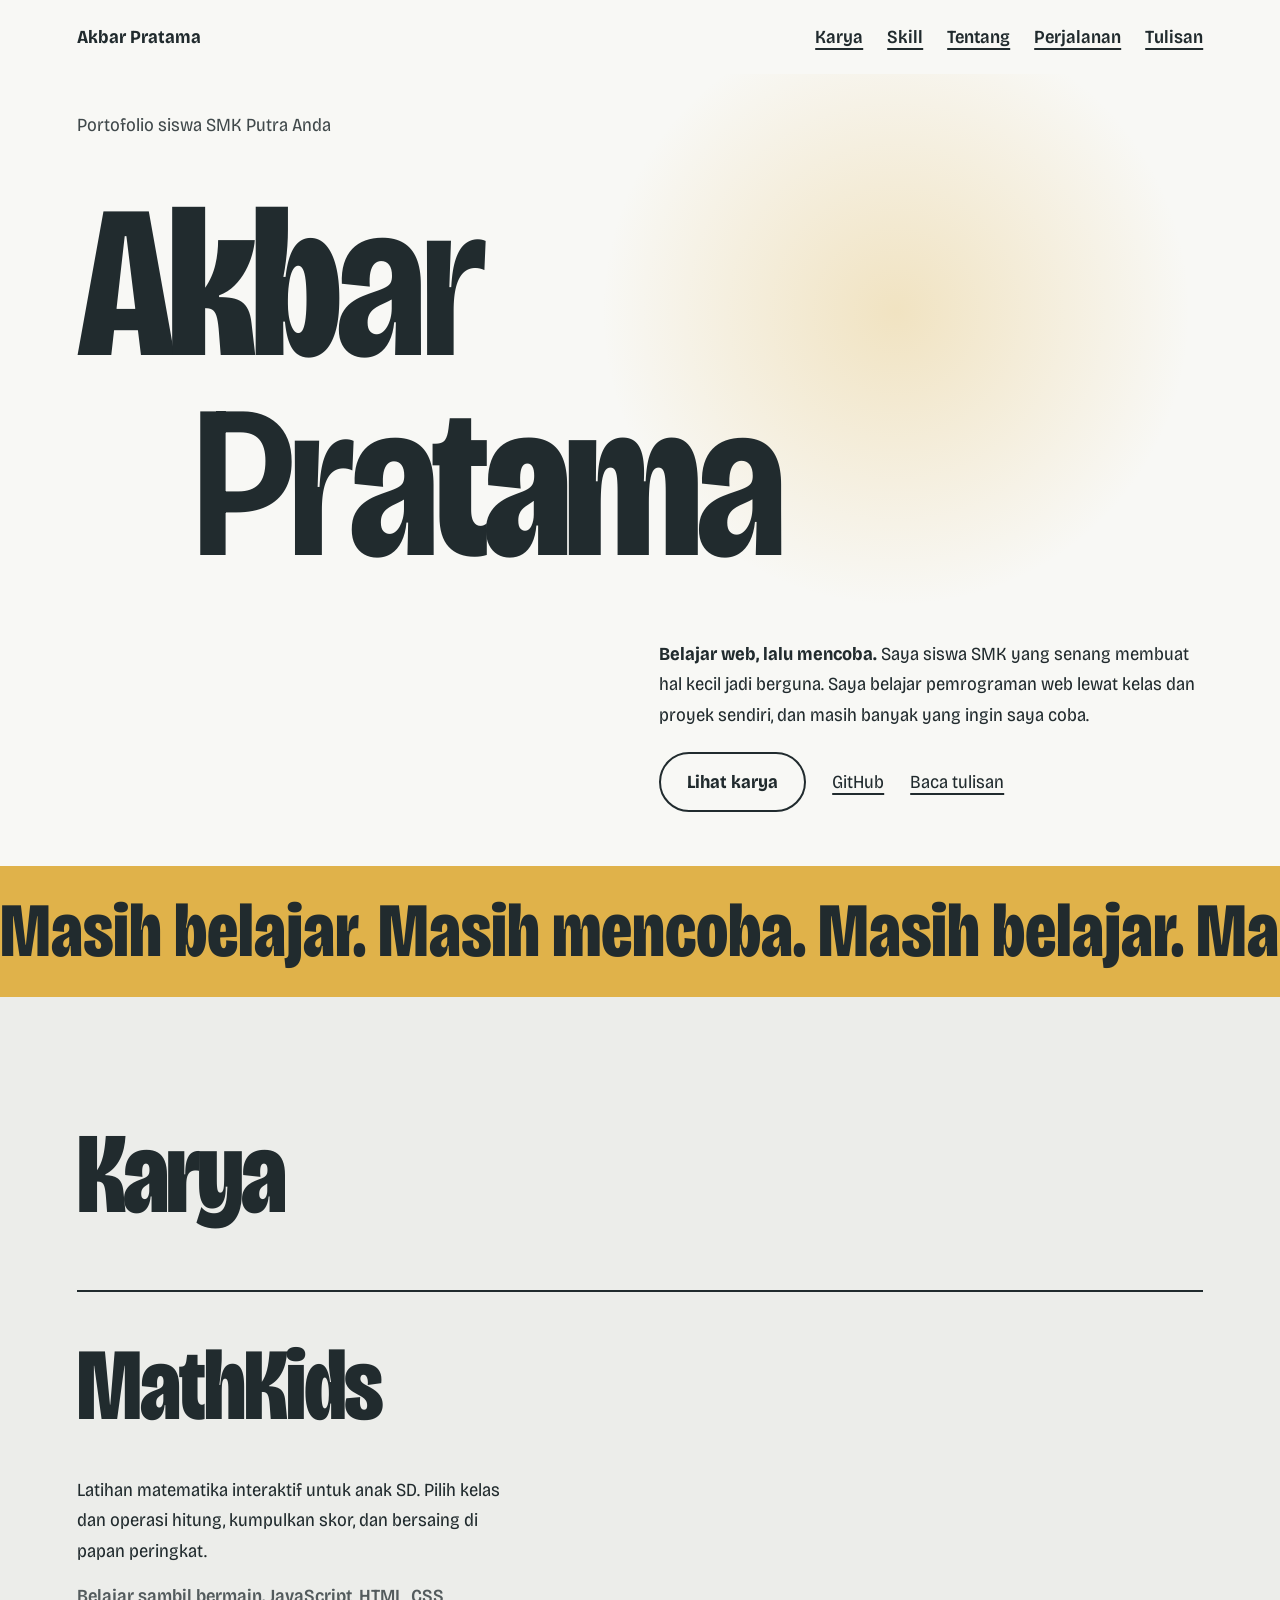
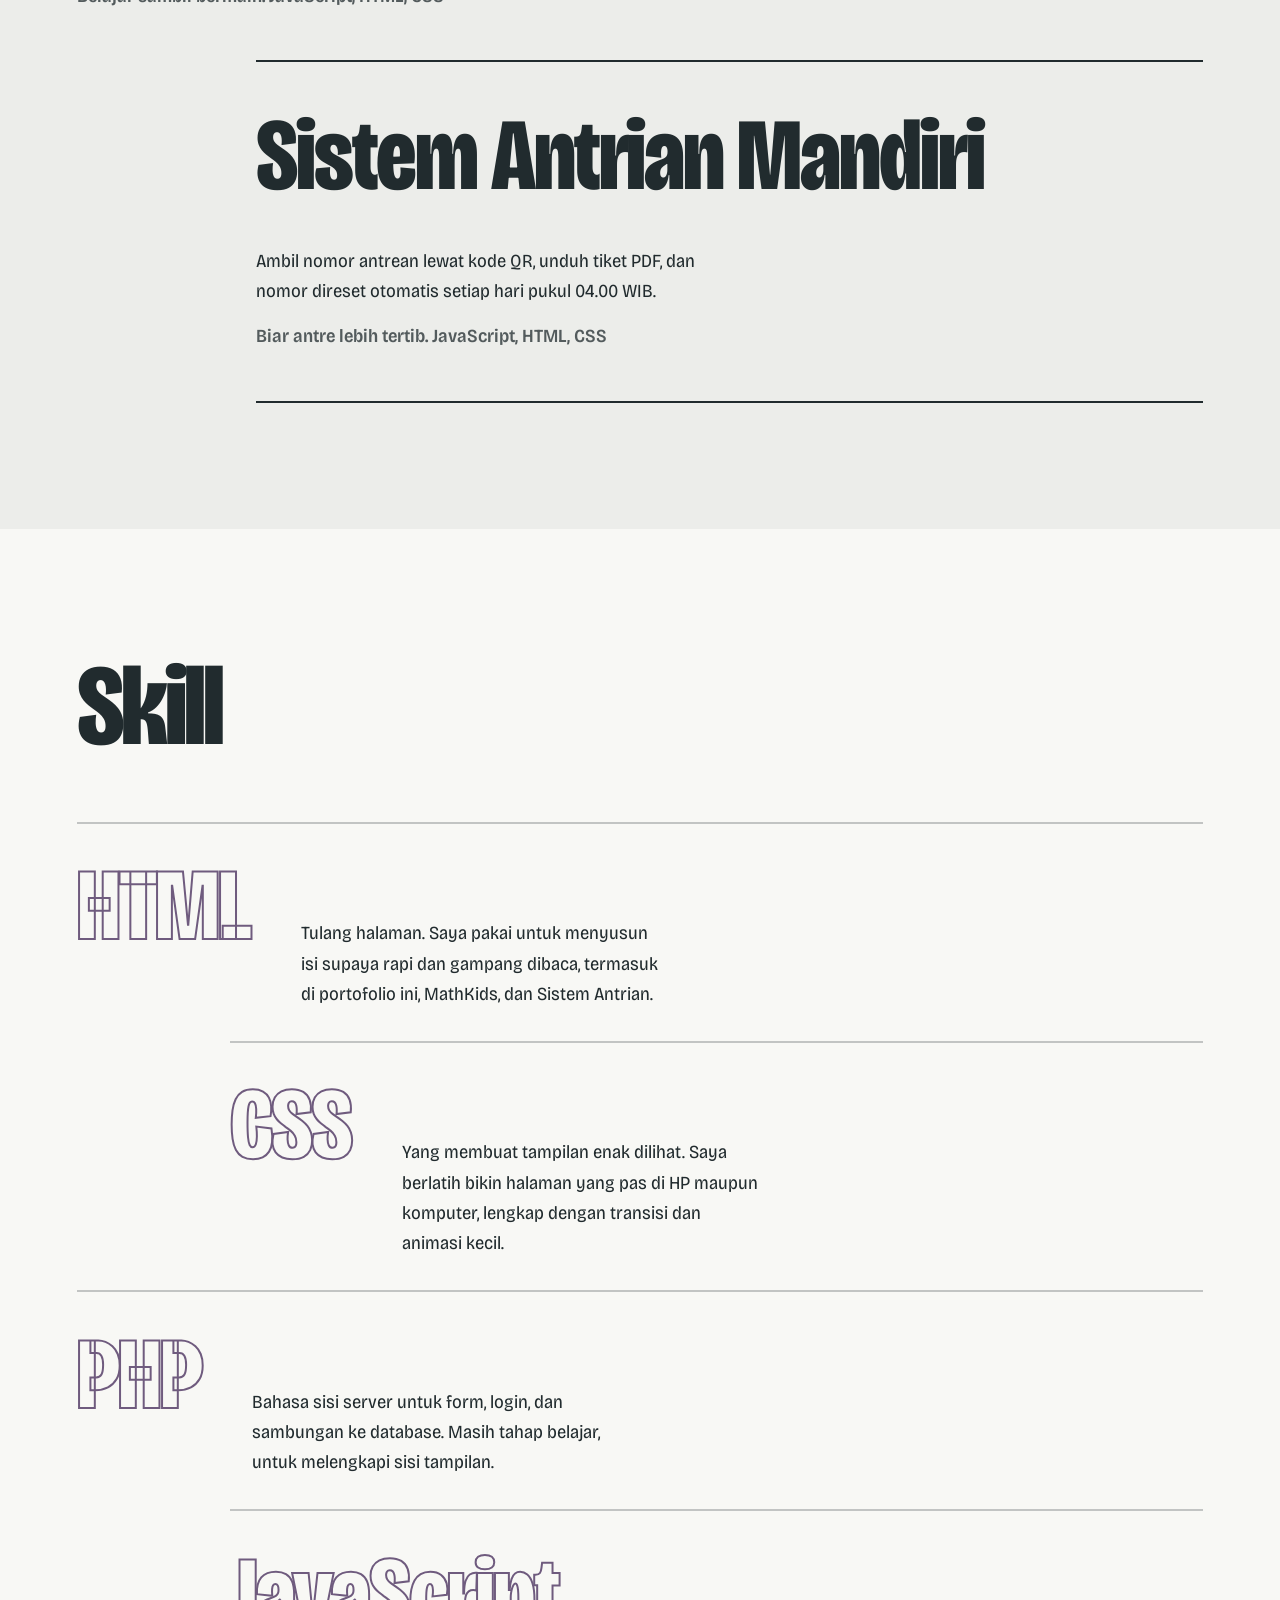
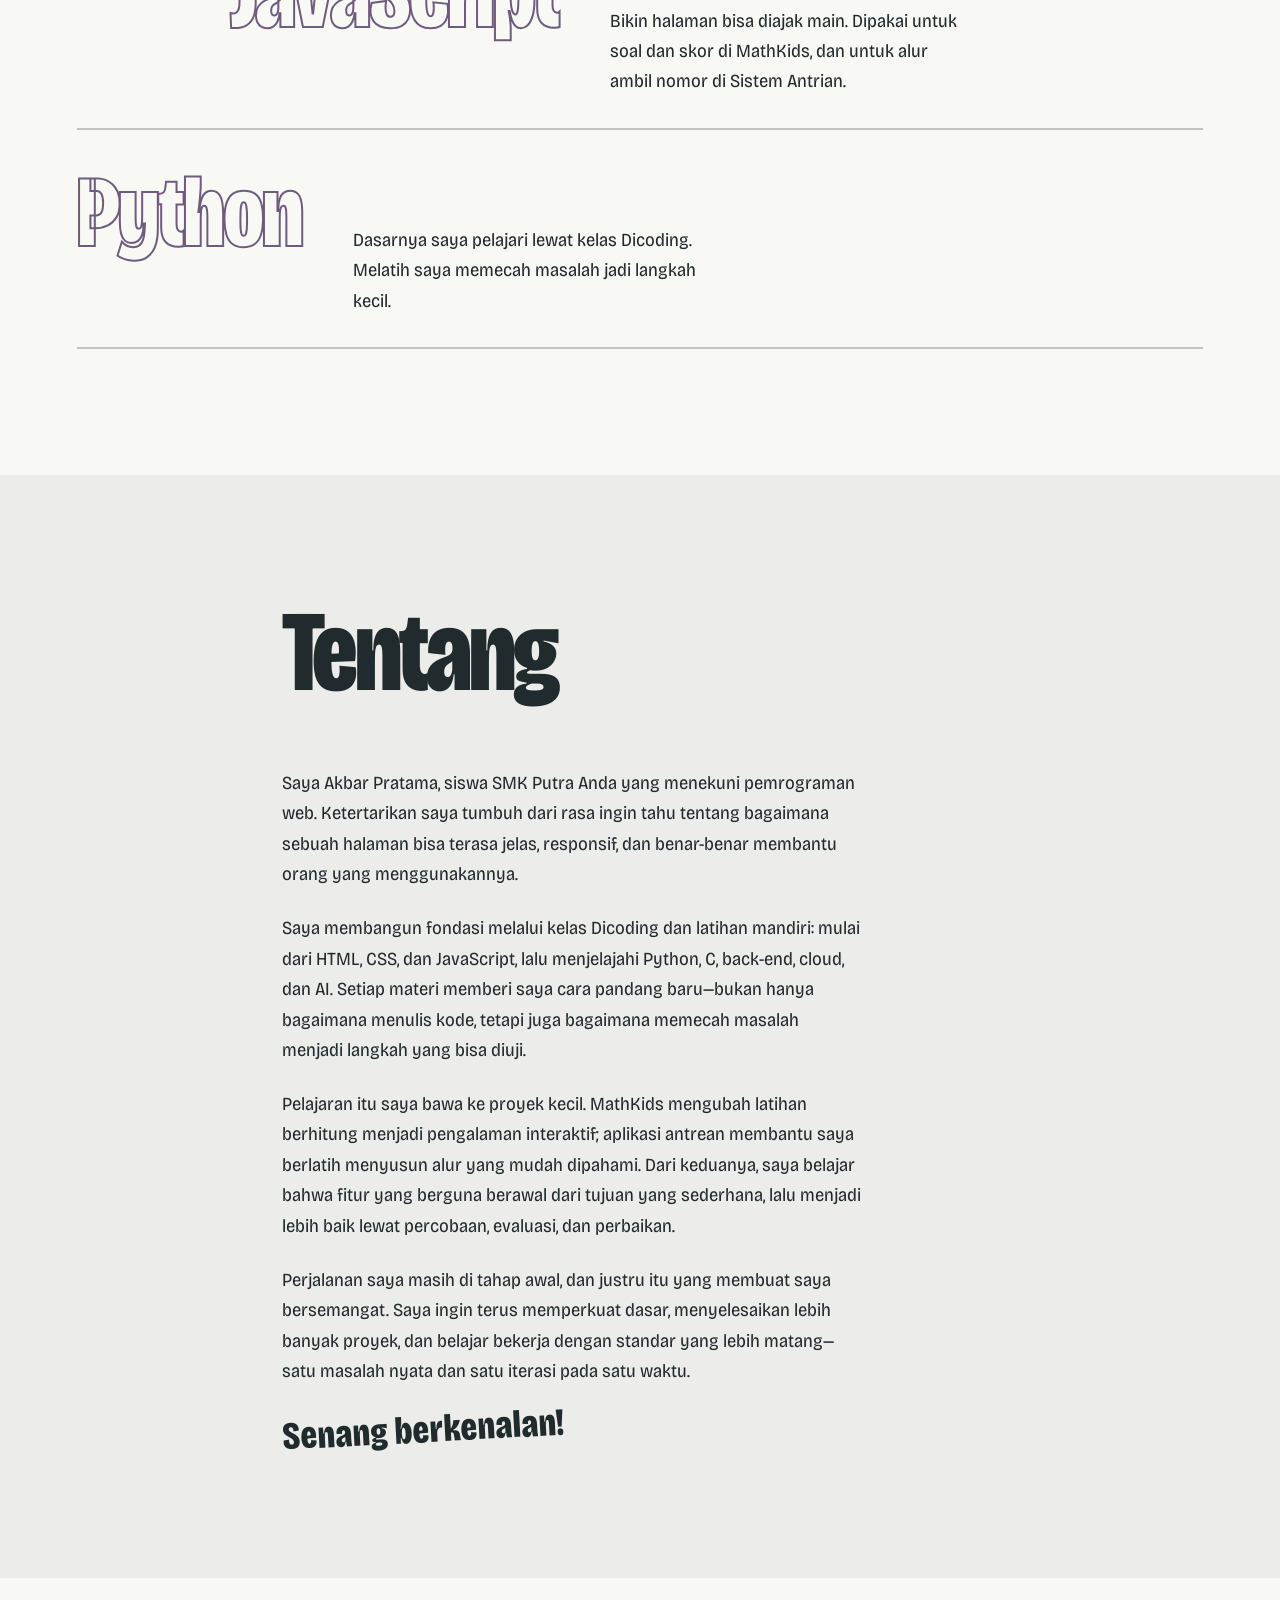
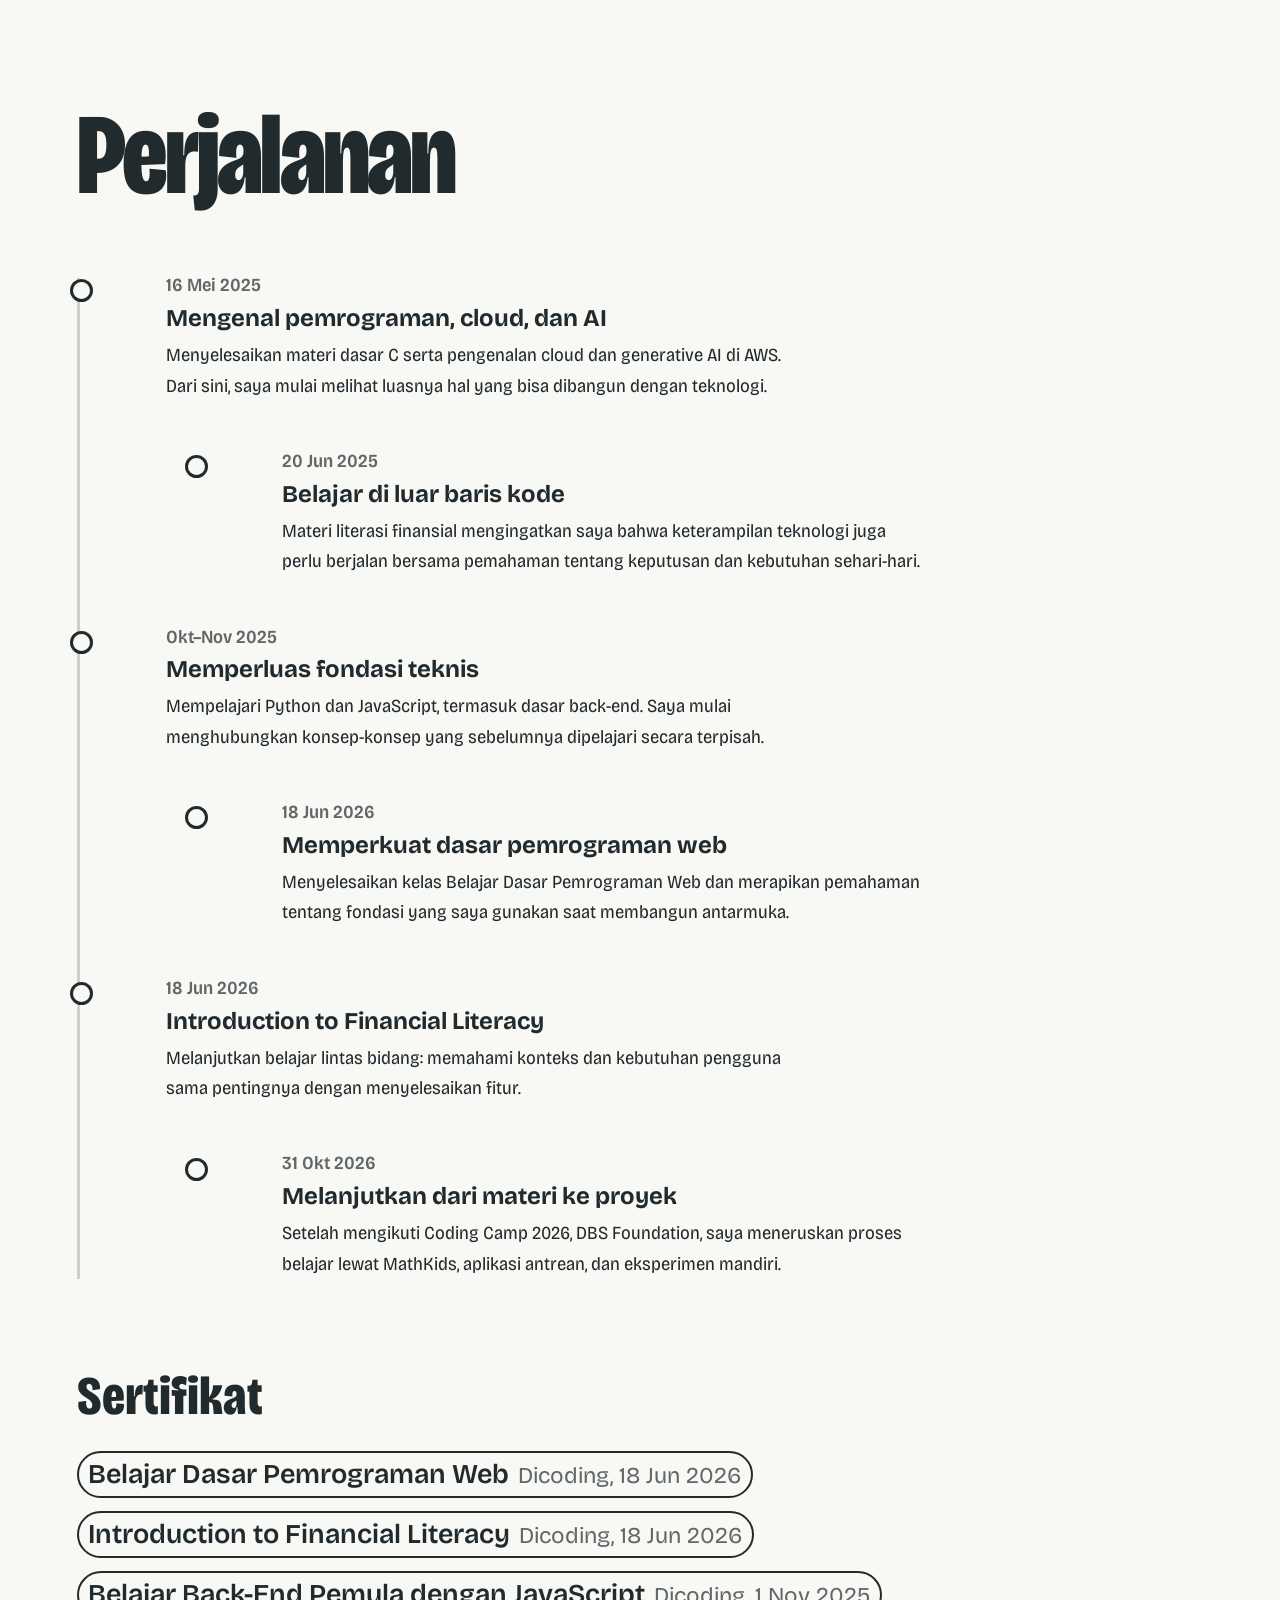
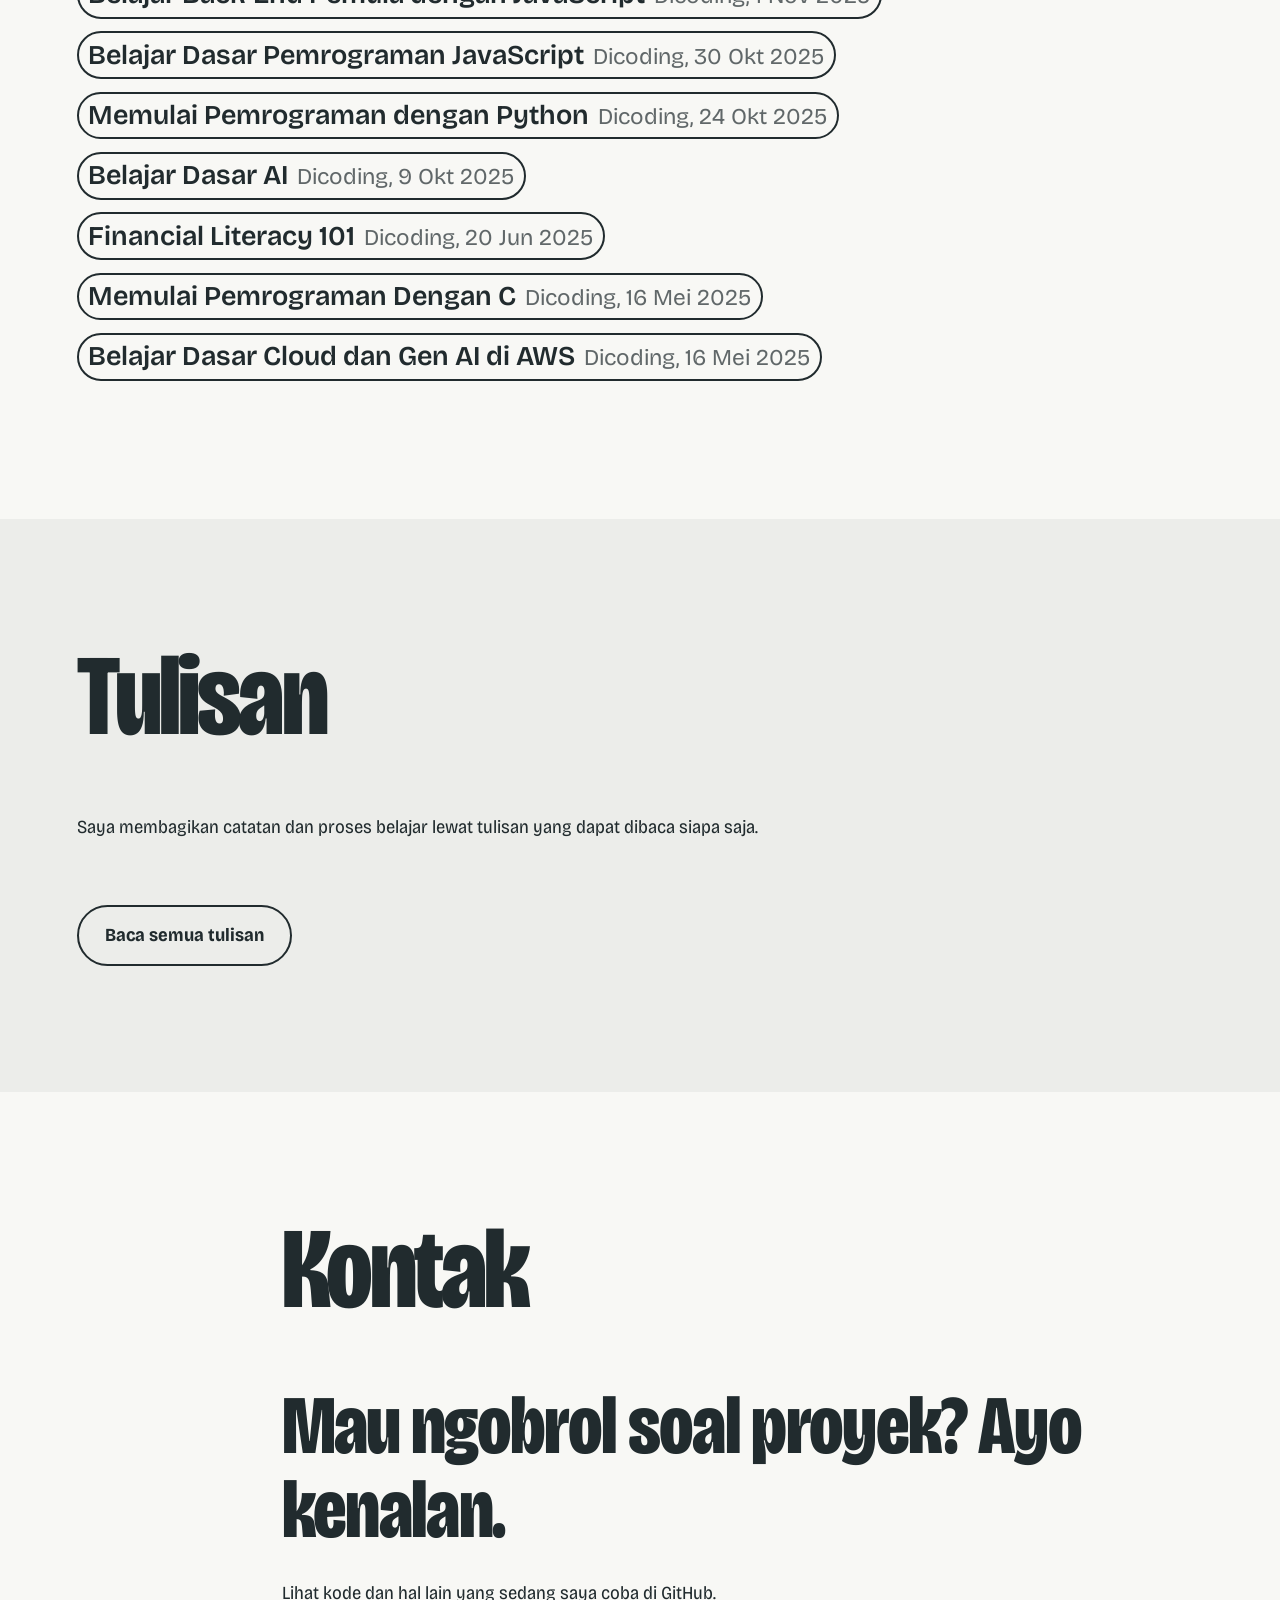
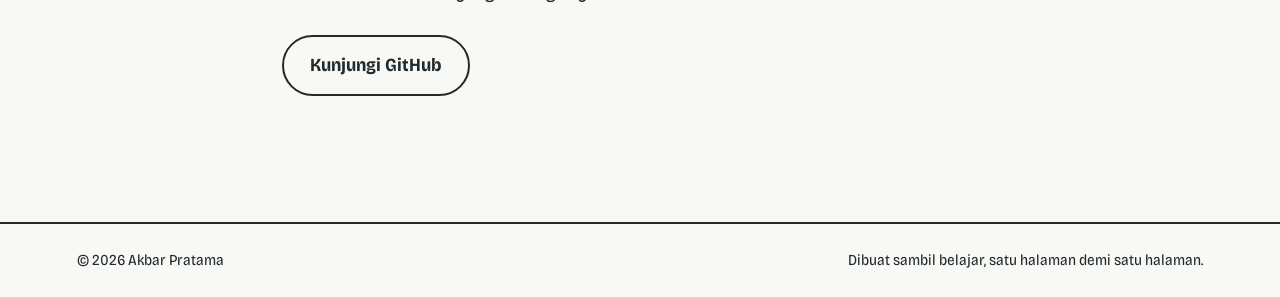
==== commit dd112ce7: "Add files via upload" ====
--- a/index.html
+++ b/index.html
@@ -1,1226 +1,26 @@
 <!DOCTYPE html>
-<html lang="id">
-<head>
-  <meta charset="UTF-8">
-  <meta name="viewport" content="width=device-width, initial-scale=1">
-  <meta name="description" content="Portofolio Akbar Pratama — siswa SMK yang belajar membangun pengalaman web melalui kelas dan proyek.">
-  <meta name="theme-color" content="#070b12">
-  <title>Akbar Pratama</title>
-  <link rel="icon" href="data:image/svg+xml,%3Csvg xmlns='http://www.w3.org/2000/svg' viewBox='0 0 48 48'%3E%3Crect width='48' height='48' rx='12' fill='%230c131d'/%3E%3Cpath d='M9 31L15 13l7 14 5-9 7 13' fill='none' stroke='%2327d8c0' stroke-width='3.2' stroke-linecap='round' stroke-linejoin='round'/%3E%3C/svg%3E">
-  <style>
-/* ══════════════════════════════════════
-   ROOT TOKENS
-══════════════════════════════════════ */
-:root {
-  --bg:       #f7f3ec;
-  --bg2:      #f0ebe0;
-  --white:    #fff;
-  --ink:      #19190f;
-  --ink2:     #35332a;
-  --muted:    #7c7769;
-  --faint:    #b5b0a3;
-  --line:     #e0dace;
-
-  --forest:   #1a3d2b;
-  --forest-l: #2c5e42;
-  --sage:     #d9ede1;
-
-  --amber:    #b85c1a;
-  --amber-l:  #e8884a;
-  --sand:     #f2dfc0;
-
-  --gold:     #c8a444;
-
-  --serif: Georgia, "Times New Roman", serif;
-  --sans:  "Segoe UI", system-ui, sans-serif;
-  --mono:  ui-monospace, "Cascadia Code", Consolas, monospace;
-}
-
-/* ══════════════════════════════════════
-   BASE
-══════════════════════════════════════ */
-*, *::before, *::after { box-sizing: border-box; margin: 0; padding: 0; }
-html { scroll-behavior: smooth; }
-body {
-  background: var(--bg);
-  color: var(--ink);
-  font-family: var(--sans);
-  line-height: 1.6;
-  overflow-x: hidden;
-  -webkit-font-smoothing: antialiased;
-}
-a { color: inherit; text-decoration: none; }
-a:focus-visible { outline: 2px solid var(--amber); outline-offset: 3px; border-radius: 3px; }
-img, svg { display: block; }
-
-/* ══════════════════════════════════════
-   SCROLL ANIMATIONS
-══════════════════════════════════════ */
-.reveal {
-  opacity: 0;
-  transform: translateY(40px);
-  transition: opacity .7s cubic-bezier(.22,1,.36,1), transform .7s cubic-bezier(.22,1,.36,1);
-}
-.reveal.up   { transform: translateY(40px); }
-.reveal.left { transform: translateX(-40px); }
-.reveal.right{ transform: translateX(40px); }
-.reveal.in   { opacity: 1 !important; transform: none !important; }
-.reveal.d1   { transition-delay: .1s; }
-.reveal.d2   { transition-delay: .2s; }
-.reveal.d3   { transition-delay: .3s; }
-.reveal.d4   { transition-delay: .4s; }
-
-/* ══════════════════════════════════════
-   NAV
-══════════════════════════════════════ */
-.nav {
-  position: fixed; top: 0; left: 0; right: 0; z-index: 100;
-  display: flex; align-items: center; justify-content: space-between;
-  padding: 0 36px; height: 64px;
-  background: rgba(247,243,236,.88);
-  backdrop-filter: blur(18px);
-  border-bottom: 1px solid var(--line);
-  transition: background .3s;
-}
-.nav-logo {
-  display: flex; align-items: center; gap: 10px;
-}
-.nav-mark {
-  width: 34px; height: 34px; border-radius: 9px;
-  background: var(--forest);
-  display: flex; align-items: center; justify-content: center;
-  flex-shrink: 0;
-  /* subtle inner shimmer */
-  box-shadow: inset 0 1px 0 rgba(255,255,255,.12);
-}
-.nav-mark svg { width: 20px; height: 12px; }
-.nav-name {
-  font-weight: 800; font-size: .78rem;
-  letter-spacing: .09em; text-transform: uppercase;
-  color: var(--forest);
-  line-height: 1.1;
-}
-.nav-sub {
-  font-size: .58rem; font-weight: 500;
-  color: var(--muted); letter-spacing: .04em;
-  font-family: var(--mono);
-}
-.nav-links {
-  display: flex; align-items: center; gap: 0;
-}
-.nav-links a {
-  display: inline-block; padding: 8px 14px;
-  font-size: .8rem; font-weight: 600; color: var(--muted);
-  border-radius: 7px;
-  transition: color .15s, background .15s;
-}
-.nav-links a:hover { color: var(--ink); background: var(--bg2); }
-.nav-cta {
-  margin-left: 8px;
-  padding: 8px 18px !important;
-  background: var(--forest) !important;
-  color: #fff !important; border-radius: 8px !important;
-  font-weight: 700 !important;
-  transition: background .15s, transform .15s !important;
-  box-shadow: 0 2px 10px rgba(26,61,43,.25);
-}
-.nav-cta:hover { background: var(--forest-l) !important; transform: translateY(-1px) !important; }
-
-/* ══════════════════════════════════════
-   HERO — full viewport, stacked text
-══════════════════════════════════════ */
-.hero {
-  min-height: 100svh;
-  padding-top: 64px; /* nav height */
-  display: flex; flex-direction: column;
-  position: relative; overflow: hidden;
-}
-
-/* Running ticker at top */
-.ticker-wrap {
-  overflow: hidden; border-bottom: 1px solid var(--line);
-  background: var(--forest); height: 36px;
-  display: flex; align-items: center;
-}
-.ticker {
-  display: flex; white-space: nowrap;
-  animation: ticker 22s linear infinite;
-  gap: 0;
-}
-@keyframes ticker {
-  from { transform: translateX(0); }
-  to   { transform: translateX(-50%); }
-}
-.ticker-item {
-  display: inline-flex; align-items: center; gap: 10px;
-  padding: 0 24px;
-  font-size: .68rem; font-weight: 800; letter-spacing: .15em;
-  text-transform: uppercase; color: rgba(255,255,255,.65);
-}
-.ticker-sep { color: var(--gold); font-size: 1rem; }
-
-/* Hero main area */
-.hero-main {
-  flex: 1;
-  display: flex; flex-direction: column; justify-content: center;
-  padding: 48px 36px 36px;
-  max-width: 1200px; margin: 0 auto; width: 100%;
-}
-
-/* Eyebrow */
-.eyebrow {
-  display: flex; align-items: center; gap: 10px;
-  font-size: .68rem; font-weight: 800; letter-spacing: .18em;
-  text-transform: uppercase; color: var(--amber);
-  margin-bottom: 20px;
-}
-.eyebrow::before {
-  content: ""; display: block;
-  width: 32px; height: 2px;
-  background: var(--amber); border-radius: 1px;
-}
-.live-badge {
-  display: inline-flex; align-items: center; gap: 5px;
-  margin-left: 10px;
-  padding: 2px 10px; border-radius: 999px;
-  background: rgba(26,61,43,.1); color: var(--forest);
-  font-size: .62rem; font-weight: 800; letter-spacing: .08em;
-}
-.live-dot {
-  width: 6px; height: 6px; border-radius: 50%;
-  background: #34c759;
-  animation: pulse 2s ease-in-out infinite;
-}
-@keyframes pulse { 0%,100%{opacity:1; transform:scale(1)} 50%{opacity:.5; transform:scale(.8)} }
-
-/* BIG headline */
-.hero-title {
-  font-family: var(--serif);
-  font-size: clamp(4rem, 11vw, 9.5rem);
-  font-weight: 500;
-  letter-spacing: -.07em;
-  line-height: .9;
-  color: var(--ink);
-  margin-bottom: 0;
-}
-.hero-title .line2 {
-  display: block;
-  margin-left: clamp(60px, 12vw, 180px);
-}
-.hero-title .accent {
-  color: var(--forest);
-  font-style: italic;
-  position: relative;
-}
-
-/* Underline draw animation */
-.hero-title .accent::after {
-  content: "";
-  position: absolute; left: 0; bottom: .05em;
-  width: 0; height: .04em;
-  background: var(--amber);
-  border-radius: 2px;
-  animation: draw-line 1.4s .8s cubic-bezier(.77,0,.18,1) forwards;
-}
-@keyframes draw-line { to { width: 100%; } }
-
-/* Sub-row below title */
-.hero-sub {
-  display: flex; align-items: flex-end; justify-content: space-between;
-  gap: 20px; margin-top: 40px; padding-top: 28px;
-  border-top: 1px solid var(--line);
-  flex-wrap: wrap;
-}
-.hero-desc {
-  max-width: 440px;
-  font-size: 1.02rem; color: var(--muted); line-height: 1.72;
-}
-.hero-desc b { color: var(--ink2); font-weight: 650; }
-.hero-actions {
-  display: flex; flex-wrap: wrap; gap: 10px; align-items: center;
-}
-
-/* Buttons */
-.btn {
-  display: inline-flex; align-items: center; gap: 8px;
-  padding: 12px 24px; border-radius: 9px;
-  font-weight: 700; font-size: .86rem; cursor: pointer;
-  border: 1.5px solid transparent;
-  transition: transform .15s, box-shadow .15s, background .15s, border-color .15s, color .15s;
-  white-space: nowrap;
-}
-.btn:hover { transform: translateY(-2px); }
-.btn-forest {
-  background: var(--forest); color: #fff;
-  box-shadow: 0 2px 12px rgba(26,61,43,.28);
-}
-.btn-forest:hover { background: var(--forest-l); box-shadow: 0 6px 20px rgba(26,61,43,.32); }
-.btn-line {
-  background: transparent; color: var(--ink2);
-  border-color: var(--line);
-}
-.btn-line:hover { background: var(--white); border-color: var(--faint); }
-.btn-amber {
-  background: transparent; color: var(--amber);
-  border-color: rgba(184,92,26,.3);
-}
-.btn-amber:hover { background: rgba(184,92,26,.06); border-color: var(--amber); }
-
-/* Floating code snippet on hero */
-.hero-snippet {
-  display: none; /* shown via JS on wide screens */
-  position: absolute; right: 36px; top: 50%;
-  transform: translateY(-50%);
-  background: var(--white);
-  border: 1px solid var(--line);
-  border-radius: 14px;
-  padding: 22px 26px;
-  box-shadow: 0 8px 40px rgba(25,25,15,.09);
-  min-width: 300px;
-  animation: float-card 5s ease-in-out infinite;
-}
-@keyframes float-card {
-  0%,100% { transform: translateY(-50%) translateY(0); }
-  50%      { transform: translateY(-50%) translateY(-10px); }
-}
-.snip-top { display: flex; gap: 6px; margin-bottom: 14px; align-items: center; }
-.dot { width: 10px; height: 10px; border-radius: 50%; }
-.dot-r { background: #f97066; }
-.dot-y { background: #f5a623; }
-.dot-g { background: #34c759; }
-.snip-fname { margin-left: 6px; font-family: var(--mono); font-size: .68rem; color: var(--faint); }
-.code { font-family: var(--mono); font-size: .77rem; line-height: 1.95; }
-.c-kw  { color: var(--forest); font-weight: 700; }
-.c-str { color: var(--amber); }
-.c-num { color: var(--gold); }
-.c-cm  { color: var(--faint); font-style: italic; }
-
-/* Scroll hint */
-.scroll-hint {
-  display: flex; align-items: center; gap: 8px;
-  padding: 20px 36px 24px;
-  color: var(--faint); font-size: .72rem; letter-spacing: .06em;
-  animation: bounce-y 2.4s ease-in-out infinite;
-}
-@keyframes bounce-y {
-  0%,100%{ transform: translateY(0); }
-  50%    { transform: translateY(5px); }
-}
-
-/* ══════════════════════════════════════
-   MARQUEE STRIP (between sections)
-══════════════════════════════════════ */
-.marquee-section {
-  overflow: hidden; border-top: 1px solid var(--line); border-bottom: 1px solid var(--line);
-  background: var(--bg2); padding: 14px 0;
-}
-.marquee-track {
-  display: flex; white-space: nowrap;
-  animation: marquee 28s linear infinite;
-}
-@keyframes marquee {
-  from { transform: translateX(0); }
-  to   { transform: translateX(-50%); }
-}
-.mq-item {
-  display: inline-flex; align-items: center; gap: 12px;
-  padding: 0 20px;
-  font-family: var(--serif); font-style: italic;
-  font-size: .95rem; color: var(--muted);
-}
-.mq-dot { color: var(--gold); font-size: 1.1rem; }
-
-/* ══════════════════════════════════════
-   SECTION WRAPPER
-══════════════════════════════════════ */
-.section-pad { padding: 100px 36px; max-width: 1200px; margin: 0 auto; }
-.section-rule {
-  width: 100%; height: 1px; background: var(--line);
-  margin: 0 36px; width: calc(100% - 72px);
-}
-
-/* Section label */
-.s-label {
-  display: flex; align-items: center; gap: 10px;
-  font-size: .64rem; font-weight: 800; letter-spacing: .18em;
-  text-transform: uppercase; color: var(--amber);
-  margin-bottom: 10px;
-}
-.s-label::before {
-  content: ""; width: 20px; height: 2px;
-  background: var(--amber); border-radius: 1px;
-}
-
-h2.s-title {
-  font-family: var(--serif);
-  font-size: clamp(2.4rem, 5vw, 4rem);
-  font-weight: 500; letter-spacing: -.06em;
-  line-height: 1.04; color: var(--ink);
-}
-
-/* ══════════════════════════════════════
-   PROJECTS — horizontal scroll list
-══════════════════════════════════════ */
-.projects-section { padding: 100px 0 0; }
-.projects-header { padding: 0 36px 48px; max-width: 1200px; margin: 0 auto; }
-
-.projects-scroll-wrap {
-  overflow-x: auto; overflow-y: visible;
-  padding: 0 36px 48px;
-  /* custom scrollbar */
-  scrollbar-color: var(--forest) var(--line);
-  scrollbar-width: thin;
-}
-.projects-track {
-  display: flex; gap: 24px;
-  width: max-content;
-}
-
-.pcard {
-  width: 460px; flex-shrink: 0;
-  background: var(--white);
-  border: 1px solid var(--line);
-  border-radius: 20px;
-  overflow: hidden;
-  transition: box-shadow .25s, transform .25s, border-color .25s;
-  cursor: pointer;
-}
-.pcard:hover {
-  transform: translateY(-6px);
-  box-shadow: 0 20px 50px rgba(25,25,15,.1);
-  border-color: rgba(26,61,43,.25);
-}
-
-.pcard-art {
-  position: relative; height: 220px;
-  display: flex; align-items: center; justify-content: center;
-  overflow: hidden;
-}
-.pcard-art.a1 { background: linear-gradient(145deg, #fdf4de, #f4d99e); }
-.pcard-art.a2 { background: linear-gradient(145deg, #e4f2ea, #bddece); }
-.pcard-art svg { width: 100%; height: 100%; }
-
-/* Try button — always visible bottom-right */
-.pcard-try {
-  position: absolute; bottom: 14px; right: 14px;
-  display: inline-flex; align-items: center; gap: 7px;
-  padding: 9px 20px; border-radius: 999px;
-  background: var(--forest); color: #fff;
-  font-size: .78rem; font-weight: 800;
-  box-shadow: 0 4px 14px rgba(26,61,43,.35);
-  transition: transform .2s, background .2s;
-  text-decoration: none;
-}
-.pcard:hover .pcard-try { transform: scale(1.06); background: var(--forest-l); }
-
-.pcard-live {
-  position: absolute; top: 12px; left: 12px;
-  display: flex; align-items: center; gap: 5px;
-  padding: 4px 11px; border-radius: 999px;
-  background: rgba(255,255,255,.88); backdrop-filter: blur(6px);
-  color: var(--forest); font-size: .62rem; font-weight: 800;
-  letter-spacing: .06em; border: 1px solid rgba(26,61,43,.18);
-}
-
-.pcard-body { padding: 24px 26px 26px; }
-.pcard-num {
-  font-size: .62rem; font-weight: 800; letter-spacing: .12em;
-  text-transform: uppercase; color: var(--amber); margin-bottom: 5px;
-}
-.pcard-body h3 {
-  font-family: var(--serif); font-size: 1.7rem; font-weight: 500;
-  letter-spacing: -.04em; line-height: 1.1; color: var(--ink);
-  margin-bottom: 10px;
-}
-.pcard-body p { color: var(--muted); font-size: .88rem; line-height: 1.65; margin-bottom: 20px; }
-.pcard-tags { display: flex; flex-wrap: wrap; gap: 6px; }
-.ptag {
-  padding: 3px 10px; border-radius: 999px;
-  border: 1px solid var(--line); background: var(--bg);
-  font-family: var(--mono); font-size: .62rem; color: var(--muted);
-}
-
-/* drag-scroll hint */
-.scroll-drag-hint {
-  text-align: center; padding: 0 0 28px;
-  font-size: .72rem; color: var(--faint); letter-spacing: .05em;
-}
-
-/* ══════════════════════════════════════
-   ABOUT — full-width alternate bg
-══════════════════════════════════════ */
-.about-section {
-  background: var(--forest);
-  position: relative; overflow: hidden;
-}
-.about-section::before {
-  content: "";
-  position: absolute; left: -120px; top: -120px;
-  width: 500px; height: 500px; border-radius: 50%;
-  background: radial-gradient(circle, rgba(255,255,255,.04) 0%, transparent 65%);
-  pointer-events: none;
-}
-.about-inner {
-  max-width: 1200px; margin: 0 auto;
-  padding: 100px 36px;
-  display: flex; flex-direction: column; gap: 0;
-}
-.about-toprow {
-  display: flex; align-items: flex-start;
-  justify-content: space-between; gap: 60px;
-  margin-bottom: 60px; flex-wrap: wrap;
-}
-.about-left {}
-.about-section .s-label { color: rgba(200,164,68,.9); }
-.about-section .s-label::before { background: rgba(200,164,68,.9); }
-.about-section h2.s-title { color: #fff; max-width: 440px; }
-
-.about-right { max-width: 500px; }
-.about-right p {
-  font-size: 1.02rem; line-height: 1.78;
-  color: rgba(255,255,255,.72); margin-bottom: 18px;
-}
-.about-right p:first-child {
-  font-family: var(--serif); font-size: 1.3rem;
-  line-height: 1.55; color: rgba(255,255,255,.92);
-}
-.about-right p:last-of-type { margin-bottom: 0; }
-
-.about-sign {
-  display: inline-block; margin-top: 24px;
-  font-family: var(--serif); font-style: italic;
-  font-size: 1.1rem; color: var(--gold);
-  transform: rotate(-3deg);
-}
-
-/* Tech pills row */
-.tech-row {
-  border-top: 1px solid rgba(255,255,255,.12);
-  padding-top: 40px;
-  display: flex; flex-wrap: wrap; gap: 10px;
-}
-.tpill {
-  padding: 6px 16px; border-radius: 999px;
-  border: 1px solid rgba(255,255,255,.18);
-  color: rgba(255,255,255,.65); font-family: var(--mono);
-  font-size: .74rem;
-  transition: border-color .15s, color .15s;
-}
-.tpill:hover { border-color: rgba(255,255,255,.45); color: #fff; }
-
-/* ══════════════════════════════════════
-   TIMELINE + CERTS — stacked vertical
-══════════════════════════════════════ */
-.journal-section { padding: 100px 36px; max-width: 1200px; margin: 0 auto; }
-
-/* Timeline as vertical list */
-.timeline { margin-top: 48px; }
-.tl-item {
-  display: flex; gap: 28px; align-items: flex-start;
-  padding: 24px 0; border-bottom: 1px solid var(--line);
-  opacity: 0; transform: translateX(-20px);
-  transition: opacity .5s, transform .5s;
-}
-.tl-item.in { opacity: 1; transform: none; }
-.tl-left { flex-shrink: 0; width: 110px; }
-.tl-date {
-  font-family: var(--mono); font-size: .66rem;
-  font-weight: 800; color: var(--amber); letter-spacing: .05em;
-  line-height: 1.4;
-}
-.tl-line {
-  width: 1px; height: 100%; background: var(--line);
-  margin: 0 auto; display: none;
-}
-.tl-body b { display: block; font-size: .95rem; color: var(--ink2); margin-bottom: 4px; font-weight: 700; }
-.tl-body p { color: var(--muted); font-size: .82rem; margin: 0; }
-
-/* Certs as a stacked card list (not grid) */
-.certs-title { font-family: var(--serif); font-size: 1.5rem; font-weight: 500; letter-spacing: -.03em; color: var(--ink); margin-top: 60px; margin-bottom: 24px; }
-.cert-scroll {
-  overflow-x: auto; padding-bottom: 10px;
-  scrollbar-color: var(--forest) var(--line);
-  scrollbar-width: thin;
-}
-.cert-track {
-  display: flex; gap: 14px; width: max-content;
-}
-.cert-card {
-  width: 240px; flex-shrink: 0;
-  padding: 18px 20px 20px;
-  background: var(--white); border: 1px solid var(--line);
-  border-radius: 8px 18px 8px 8px;
-  display: flex; flex-direction: column; justify-content: space-between; gap: 14px;
-  min-height: 150px;
-  transition: border-color .15s, transform .2s;
-}
-.cert-card:hover { border-color: rgba(26,61,43,.3); transform: translateY(-3px); }
-.cert-card small {
-  display: block; font-size: .62rem; font-weight: 800;
-  letter-spacing: .08em; text-transform: uppercase;
-  color: var(--amber); margin-bottom: 5px;
-}
-.cert-card strong {
-  font-family: var(--serif); font-size: .97rem; font-weight: 500;
-  line-height: 1.35; color: var(--ink);
-}
-.cert-card a {
-  display: inline-flex; align-items: center; gap: 4px;
-  font-size: .75rem; font-weight: 800; color: var(--forest);
-  transition: color .15s;
-}
-.cert-card a:hover { color: var(--amber); }
-
-/* ══════════════════════════════════════
-   WRITING SECTION — private access entry point
-══════════════════════════════════════ */
-.writing-section {
-  background: var(--bg2);
-  border-top: 1px solid var(--line);
-  border-bottom: 1px solid var(--line);
-  padding: 100px 36px;
-}
-.writing-inner { max-width: 1200px; margin: 0 auto; }
-.writing-toprow {
-  display: flex; align-items: flex-end; justify-content: space-between; gap: 24px;
-  flex-wrap: wrap; margin-bottom: 56px;
-}
-.writing-toprow .s-title em {
-  font-style: italic; color: var(--amber);
-}
-.writing-read-btn {
-  display: inline-flex; align-items: center; gap: 8px;
-  padding: 12px 26px; border-radius: 9px;
-  background: var(--forest); color: #fff; font-weight: 700; font-size: .88rem;
-  box-shadow: 0 3px 14px rgba(26,61,43,.28);
-  transition: background .15s, transform .15s;
-  flex-shrink: 0;
-}
-.writing-read-btn:hover { background: var(--forest-l); transform: translateY(-2px); }
-
-/* Compose box */
-.compose-box {
-  background: var(--white);
-  border: 1px solid var(--line);
-  border-radius: 16px;
-  overflow: hidden;
-  box-shadow: 0 4px 24px rgba(25,25,15,.06);
-  transition: box-shadow .2s;
-}
-.compose-box:focus-within {
-  box-shadow: 0 8px 36px rgba(25,25,15,.1);
-  border-color: rgba(26,61,43,.3);
-}
-.compose-topbar {
-  padding: 14px 20px;
-  border-bottom: 1px solid var(--line);
-  display: flex; align-items: center; gap: 10px;
-  background: var(--bg);
-}
-.compose-topbar-label {
-  font-size: .68rem; font-weight: 800; letter-spacing: .1em;
-  text-transform: uppercase; color: var(--muted);
-}
-.compose-topbar-hint {
-  margin-left: auto; font-size: .68rem; color: var(--faint);
-  font-family: var(--mono);
-}
-.compose-name-row {
-  padding: 16px 20px 0;
-  display: flex; gap: 12px;
-}
-.compose-input {
-  flex: 1; padding: 10px 14px; border-radius: 8px;
-  border: 1.5px solid var(--line); background: var(--bg);
-  color: var(--ink); font-family: var(--sans); font-size: .88rem; outline: none;
-  transition: border-color .15s;
-}
-.compose-input:focus { border-color: var(--forest); }
-.compose-body {
-  padding: 0 20px 16px;
-  margin-top: 12px;
-}
-.compose-textarea {
-  width: 100%; padding: 12px 14px; border-radius: 8px;
-  border: 1.5px solid var(--line); background: var(--bg);
-  color: var(--ink); font-family: var(--serif); font-size: 1rem;
-  line-height: 1.72; resize: vertical; min-height: 120px;
-  outline: none;
-  transition: border-color .15s;
-}
-.compose-textarea:focus { border-color: var(--forest); }
-.compose-footer {
-  padding: 12px 20px 20px;
-  display: flex; align-items: center; justify-content: space-between; gap: 12px;
-  flex-wrap: wrap;
-}
-.compose-wc { font-family: var(--mono); font-size: .7rem; color: var(--faint); }
-.compose-submit {
-  padding: 10px 24px; border-radius: 8px;
-  background: var(--forest); color: #fff; border: none;
-  font-family: var(--sans); font-size: .86rem; font-weight: 700;
-  cursor: pointer; transition: background .15s, transform .15s;
-  box-shadow: 0 2px 10px rgba(26,61,43,.22);
-}
-.compose-submit:hover { background: var(--forest-l); transform: translateY(-1px); }
-
-/* Recent entries preview */
-.recent-title {
-  font-family: var(--serif); font-size: 1.3rem; font-weight: 500;
-  color: var(--ink); margin-top: 48px; margin-bottom: 20px;
-  letter-spacing: -.03em;
-}
-.entry-list { display: flex; flex-direction: column; gap: 0; }
-.entry-item {
-  padding: 20px 0; border-bottom: 1px solid var(--line);
-  transition: background .15s;
-  cursor: pointer;
-  display: flex; align-items: flex-start; gap: 20px;
-}
-.entry-item:first-child { border-top: 1px solid var(--line); }
-.entry-item:hover { padding-left: 10px; }
-.entry-num {
-  flex-shrink: 0; width: 32px;
-  font-family: var(--mono); font-size: .68rem;
-  color: var(--faint); font-weight: 800; padding-top: 3px;
-}
-.entry-name {
-  font-size: .7rem; font-weight: 800; color: var(--amber);
-  letter-spacing: .05em; margin-bottom: 4px; text-transform: uppercase;
-}
-.entry-text { color: var(--ink2); font-size: .92rem; line-height: 1.6; }
-.entry-date { font-family: var(--mono); font-size: .62rem; color: var(--faint); margin-top: 6px; }
-.entry-empty {
-  padding: 40px 20px; text-align: center;
-  font-family: var(--serif); font-style: italic;
-  color: var(--faint); font-size: 1rem;
-}
-
-/* Toast */
-.toast-global {
-  position: fixed; bottom: 24px; left: 50%; transform: translateX(-50%) translateY(12px);
-  padding: 11px 24px; border-radius: 10px;
-  background: var(--forest); color: #fff;
-  font-size: .84rem; font-weight: 700;
-  opacity: 0; pointer-events: none;
-  transition: opacity .22s, transform .22s;
-  z-index: 999; white-space: nowrap;
-}
-.toast-global.show { opacity: 1; transform: translateX(-50%) translateY(0); }
-
-/* ══════════════════════════════════════
-   CONTACT
-══════════════════════════════════════ */
-.contact-section { padding: 0 36px 90px; }
-.contact-inner { max-width: 1200px; margin: 0 auto; }
-.contact-box {
-  position: relative; overflow: hidden;
-  padding: 54px 56px;
-  background: var(--amber);
-  border-radius: 20px;
-  color: #fff;
-  box-shadow: 0 12px 50px rgba(184,92,26,.3);
-}
-.contact-box::before {
-  content: "";
-  position: absolute; right: -60px; top: -100px;
-  width: 300px; height: 300px; border-radius: 50%;
-  border: 1.5px solid rgba(255,255,255,.2);
-}
-.contact-box::after {
-  content: "";
-  position: absolute; right: 60px; bottom: -120px;
-  width: 240px; height: 240px; border-radius: 50%;
-  border: 1px solid rgba(255,255,255,.12);
-}
-.contact-box .s-label { color: rgba(255,255,255,.7); }
-.contact-box .s-label::before { background: rgba(255,255,255,.7); }
-.contact-box h2.s-title { color: #fff; max-width: 540px; font-size: clamp(2rem, 4vw, 3.2rem); }
-.contact-box p { margin-top: 10px; color: rgba(255,255,255,.8); font-size: .95rem; }
-.contact-actions { display: flex; gap: 12px; flex-wrap: wrap; margin-top: 32px; position: relative; z-index: 1; }
-.btn-white {
-  background: #fff; color: var(--amber);
-  border: none; box-shadow: 0 4px 16px rgba(0,0,0,.18);
-}
-.btn-white:hover { background: #fff8f2; }
-.btn-white-line {
-  background: transparent; color: #fff;
-  border-color: rgba(255,255,255,.45);
-}
-.btn-white-line:hover { background: rgba(255,255,255,.12); border-color: rgba(255,255,255,.75); }
-
-/* ══════════════════════════════════════
-   FOOTER
-══════════════════════════════════════ */
-footer {
-  border-top: 1px solid var(--line);
-  padding: 20px 36px 28px;
-}
-.footer-inner {
-  max-width: 1200px; margin: 0 auto;
-  display: flex; align-items: center; justify-content: space-between; gap: 16px;
-  font-size: .75rem; color: var(--faint); flex-wrap: wrap;
-}
-.footer-logo { display: flex; align-items: center; gap: 8px; }
-.footer-mark {
-  width: 22px; height: 22px; border-radius: 6px;
-  background: var(--forest); display: flex; align-items: center; justify-content: center;
-}
-.footer-mark svg { width: 13px; height: 8px; }
-
-/* ══════════════════════════════════════
-   RESPONSIVE
-══════════════════════════════════════ */
-@media (min-width: 980px) {
-  .hero-snippet { display: block; }
-  .hero-main { padding-right: 400px; }
-}
-@media (max-width: 700px) {
-  .nav { padding: 0 20px; }
-  .nav-links a:not(.nav-cta) { display: none; }
-  .hero-main { padding: 36px 20px 24px; }
-  .hero-title { font-size: clamp(3.4rem, 15vw, 6rem); }
-  .section-pad, .journal-section, .writing-section { padding-left: 20px; padding-right: 20px; }
-  .about-inner { padding: 72px 20px; }
-  .about-toprow { gap: 36px; }
-  .contact-section { padding: 0 20px 70px; }
-  .contact-box { padding: 36px 28px; }
-  .projects-scroll-wrap, .projects-header { padding-left: 20px; padding-right: 20px; }
-  .pcard { width: 320px; }
-  .hero-sub { flex-direction: column; align-items: flex-start; }
-  footer { padding: 18px 20px 24px; }
-  .footer-inner { flex-direction: column; align-items: flex-start; gap: 5px; }
-  .ticker-wrap, .marquee-section { display: none; }
-}
-@media (prefers-reduced-motion: reduce) {
-  *, *::before, *::after {
-    animation-duration: .01ms !important;
-    transition-duration: .01ms !important;
-  }
-  .hero-title .accent::after { animation: none; width: 100%; }
-}
-  </style>
-<link rel="stylesheet" href="modern.css">
-</head>
-<body class="home-page">
-
-<!-- ════════════ NAV ════════════ -->
-<nav class="nav" aria-label="Navigasi utama">
-  <a class="nav-logo" href="#beranda" aria-label="Beranda Akbar Pratama">
-    <div class="nav-mark" aria-hidden="true">
-      <svg viewBox="0 0 20 12" fill="none">
-        <path d="M1 6h3l2-4 2.5 9 2-5 2 3h6.5" stroke="#c8a444" stroke-width="1.9" stroke-linecap="round" stroke-linejoin="round"/>
-      </svg>
-    </div>
-    <div>
-      <div class="nav-name">Akbar Pratama</div>
-      <div class="nav-sub">web dev · learner</div>
-    </div>
-  </a>
-  <div class="nav-links">
-    <a href="#karya">Karya</a>
-    <a href="#tentang">Tentang</a>
-    <a href="#catatan">Catatan</a>
-    <a href="writings.html" class="nav-cta">🔒 Tulisan</a>
-  </div>
-</nav>
-
-<!-- ════════════ HERO ════════════ -->
-<section class="hero" id="beranda">
-
-  <!-- Top ticker -->
-  <div class="ticker-wrap" aria-hidden="true">
-    <div class="ticker">
-      <!-- Duplicate for seamless loop -->
-      <span class="ticker-item">JavaScript <span class="ticker-sep">◆</span></span>
-      <span class="ticker-item">HTML &amp; CSS <span class="ticker-sep">◆</span></span>
-      <span class="ticker-item">Python <span class="ticker-sep">◆</span></span>
-      <span class="ticker-item">Node.js <span class="ticker-sep">◆</span></span>
-      <span class="ticker-item">SMK Putra Anda <span class="ticker-sep">◆</span></span>
-      <span class="ticker-item">Dicoding Alumni <span class="ticker-sep">◆</span></span>
-      <span class="ticker-item">Open to Learn <span class="ticker-sep">◆</span></span>
-      <span class="ticker-item">JavaScript <span class="ticker-sep">◆</span></span>
-      <span class="ticker-item">HTML &amp; CSS <span class="ticker-sep">◆</span></span>
-      <span class="ticker-item">Python <span class="ticker-sep">◆</span></span>
-      <span class="ticker-item">Node.js <span class="ticker-sep">◆</span></span>
-      <span class="ticker-item">SMK Putra Anda <span class="ticker-sep">◆</span></span>
-      <span class="ticker-item">Dicoding Alumni <span class="ticker-sep">◆</span></span>
-      <span class="ticker-item">Open to Learn <span class="ticker-sep">◆</span></span>
-    </div>
-  </div>
-
-  <!-- Main content -->
-  <div class="hero-main">
-    <div class="eyebrow reveal">
-      Halo, saya Akbar
-      <span class="live-badge"><span class="live-dot"></span>Available</span>
-    </div>
-
-    <h1 class="hero-title reveal d1">
-      Belajar web,
-      <span class="line2">lalu <span class="accent">mencoba.</span></span>
-    </h1>
-
-    <div class="hero-sub reveal d2">
-      <p class="hero-desc">
-        <b>Siswa SMK yang senang membuat hal kecil jadi berguna.</b>
-        Saya belajar pemrograman web lewat kelas dan proyek sendiri—masih banyak yang ingin saya coba.
-      </p>
-      <div class="hero-actions">
-        <a class="btn btn-forest" href="#karya">Lihat Karya ↓</a>
-        <a class="btn btn-line" href="https://github.com/ap0700698-star" target="_blank" rel="noopener noreferrer">GitHub ↗</a>
-        <a class="btn btn-amber" href="writings.html">✍️ Writing</a>
-      </div>
-    </div>
-  </div>
-
-  <!-- Floating code card (wide screens only) -->
-  <div class="hero-snippet" aria-hidden="true">
-    <div class="snip-top">
-      <span class="dot dot-r"></span><span class="dot dot-y"></span><span class="dot dot-g"></span>
-      <span class="snip-fname">developer.js</span>
-    </div>
-    <div class="code">
-      <div><span class="c-kw">const</span> dev = {</div>
-      <div>&nbsp;&nbsp;nama: <span class="c-str">"Akbar Pratama"</span>,</div>
-      <div>&nbsp;&nbsp;fokus: <span class="c-str">"web development"</span>,</div>
-      <div>&nbsp;&nbsp;proyek: <span class="c-num">2</span>, <span class="c-cm">// terus bertambah</span></div>
-      <div>&nbsp;&nbsp;openTo: <span class="c-str">"kolaborasi"</span></div>
-      <div>};</div>
-    </div>
-  </div>
-
-  <!-- Scroll hint -->
-  <div class="scroll-hint" aria-hidden="true">
-    <svg width="18" height="18" viewBox="0 0 18 18" fill="none"><circle cx="9" cy="9" r="8" stroke="currentColor" stroke-width="1.2"/><path d="M9 5v5l3 2" stroke="currentColor" stroke-width="1.2" stroke-linecap="round"/></svg>
-    scroll untuk menjelajah
-  </div>
-</section>
-
-<!-- ════════════ MARQUEE ════════════ -->
-<div class="marquee-section" aria-hidden="true">
-  <div class="marquee-track">
-    <span class="mq-item">Belajar dari kelas.<span class="mq-dot">✦</span></span>
-    <span class="mq-item">Mengerti dengan membuat.<span class="mq-dot">✦</span></span>
-    <span class="mq-item">Pelan-pelan, jadi.<span class="mq-dot">✦</span></span>
-    <span class="mq-item">Satu proyek satu pelajaran.<span class="mq-dot">✦</span></span>
-    <span class="mq-item">Belajar dari kelas.<span class="mq-dot">✦</span></span>
-    <span class="mq-item">Mengerti dengan membuat.<span class="mq-dot">✦</span></span>
-    <span class="mq-item">Pelan-pelan, jadi.<span class="mq-dot">✦</span></span>
-    <span class="mq-item">Satu proyek satu pelajaran.<span class="mq-dot">✦</span></span>
-  </div>
-</div>
-
-<!-- ════════════ PROJECTS ════════════ -->
-<section id="karya" class="projects-section">
-  <div class="projects-header">
-    <div class="s-label reveal">Yang pernah saya buat</div>
-    <h2 class="s-title reveal d1">Dua proyek kecil,<br>banyak pelajaran.</h2>
-  </div>
-
-  <div class="projects-scroll-wrap" role="list">
-    <div class="projects-track">
-
-      <!-- MathKids -->
-      <article class="pcard reveal left" role="listitem">
-        <div class="pcard-art a1">
-          <span class="pcard-live"><span class="live-dot"></span>LIVE</span>
-          <svg viewBox="0 0 460 220" aria-hidden="true">
-            <g transform="rotate(-8 185 110)">
-              <rect x="70" y="32" width="210" height="148" rx="14" fill="rgba(255,255,255,.85)" stroke="#c86820" stroke-width="1.5"/>
-              <text x="98" y="80" fill="#1a3d2b" font-family="Georgia,serif" font-size="20">berapa ya?</text>
-              <text x="102" y="152" fill="#b85c1a" font-family="Georgia,serif" font-size="56">8 × 4</text>
-            </g>
-            <g transform="rotate(6 340 108)">
-              <rect x="286" y="56" width="148" height="114" rx="13" fill="#1a3d2b" stroke="#12301f" stroke-width="1.5"/>
-              <text x="314" y="102" fill="rgba(255,255,255,.7)" font-family="Arial,sans-serif" font-size="13">jawabannya</text>
-              <text x="334" y="148" fill="#c8a444" font-family="Georgia,serif" font-size="44">32!</text>
-            </g>
-            <path d="M432 24l5 12 13 2-10 9 3 13-11-7-11 7 3-13-10-9 13-2 5-12z" fill="#c8a444" opacity=".7"/>
-            <circle cx="62" cy="52" r="8" fill="#b85c1a" opacity=".3"/>
-          </svg>
-          <a class="pcard-try" href="https://ap0700698-star.github.io/matematika_sederhana/" target="_blank" rel="noopener noreferrer">▶ Coba langsung</a>
-        </div>
-        <div class="pcard-body">
-          <p class="pcard-num">01 · Belajar sambil bermain</p>
-          <h3>MathKids</h3>
-          <p>Latihan matematika interaktif untuk anak SD. Pilih kelas dan operasi hitung, kumpulkan skor, dan bersaing di papan peringkat.</p>
-          <div class="pcard-tags">
-            <span class="ptag">JavaScript</span><span class="ptag">HTML</span><span class="ptag">CSS</span>
-          </div>
-        </div>
-      </article>
-
-      <!-- Antrian -->
-      <article class="pcard reveal left d2" role="listitem">
-        <div class="pcard-art a2">
-          <span class="pcard-live"><span class="live-dot"></span>LIVE</span>
-          <svg viewBox="0 0 460 220" aria-hidden="true">
-            <g transform="rotate(-4 230 112)">
-              <path d="M140 38h194v44a17 17 0 000 34v54H140v-54a17 17 0 000-34V38z" fill="rgba(255,255,255,.85)" stroke="#1a3d2b" stroke-width="1.5"/>
-              <path d="M300 48v110" stroke="#bcd8c8" stroke-width="2" stroke-dasharray="5 7"/>
-              <text x="158" y="78" fill="#1a3d2b" font-family="Arial,sans-serif" font-size="13" font-weight="700">NOMOR ANDA</text>
-              <text x="160" y="148" fill="#b85c1a" font-family="Georgia,serif" font-size="52">A-12</text>
-              <g transform="translate(314 72)" fill="#1a3d2b" opacity=".7">
-                <rect width="16" height="16" rx="2"/><rect x="4" y="4" width="8" height="8" rx="1" fill="white"/>
-                <rect x="22" y="0" width="16" height="16" rx="2"/><rect x="26" y="4" width="8" height="8" rx="1" fill="white"/>
-                <rect x="0" y="22" width="16" height="16" rx="2"/><rect x="4" y="26" width="8" height="8" rx="1" fill="white"/>
-                <rect x="24" y="24" width="7" height="7" rx="1"/>
-              </g>
-            </g>
-            <circle cx="400" cy="55" r="18" fill="rgba(26,61,43,.15)" stroke="#1a3d2b" stroke-width="1.5"/>
-            <path d="M392 55l5 5 9-11" fill="none" stroke="#1a3d2b" stroke-width="2.2" stroke-linecap="round" stroke-linejoin="round"/>
-          </svg>
-          <a class="pcard-try" href="https://ap0700698-star.github.io/antrian/" target="_blank" rel="noopener noreferrer">▶ Coba langsung</a>
-        </div>
-        <div class="pcard-body">
-          <p class="pcard-num">02 · Biar antre lebih tertib</p>
-          <h3>Sistem Antrian Mandiri</h3>
-          <p>Ambil nomor antrean lewat kode QR, unduh tiket PDF, dan nomor direset otomatis setiap hari pukul 04.00 WIB.</p>
-          <div class="pcard-tags">
-            <span class="ptag">JavaScript</span><span class="ptag">HTML</span><span class="ptag">CSS</span>
-          </div>
-        </div>
-      </article>
-
-    </div>
-  </div>
-  <p class="scroll-drag-hint">← geser untuk melihat semua proyek →</p>
-</section>
-
-<!-- RULE -->
-<div class="section-rule"></div>
-
-<!-- ════════════ ABOUT ════════════ -->
-<section class="about-section" id="tentang">
-  <div class="about-inner">
-    <div class="about-toprow">
-      <div class="about-left reveal left">
-        <div class="s-label">Sedikit tentang saya</div>
-        <h2 class="s-title" style="color:#fff; max-width:380px;">Saya lebih suka belajar dengan membuat.</h2>
-      </div>
-      <div class="about-right reveal right">
-        <p>Saya Akbar Pratama, siswa SMK Putra Anda yang menekuni pemrograman web. Ketertarikan saya tumbuh dari rasa ingin tahu tentang bagaimana sebuah halaman bisa terasa jelas, responsif, dan benar-benar membantu orang yang menggunakannya.</p>
-        <p>Saya membangun fondasi melalui kelas Dicoding dan latihan mandiri: mulai dari HTML, CSS, dan JavaScript, lalu menjelajahi Python, C, back-end, cloud, dan AI. Setiap materi memberi saya cara pandang baru—bukan hanya bagaimana menulis kode, tetapi juga bagaimana memecah masalah menjadi langkah yang bisa diuji.</p>
-        <p>Pelajaran itu saya bawa ke proyek kecil. MathKids mengubah latihan berhitung menjadi pengalaman interaktif; aplikasi antrean membantu saya berlatih menyusun alur yang mudah dipahami. Dari keduanya, saya belajar bahwa fitur yang berguna berawal dari tujuan yang sederhana, lalu menjadi lebih baik lewat percobaan, evaluasi, dan perbaikan.</p>
-        <p>Perjalanan saya masih di tahap awal, dan justru itu yang membuat saya bersemangat. Saya ingin terus memperkuat dasar, menyelesaikan lebih banyak proyek, dan belajar bekerja dengan standar yang lebih matang—satu masalah nyata dan satu iterasi pada satu waktu.</p>
-        <span class="about-sign reveal d2">Senang berkenalan!</span>
-      </div>
-    </div>
-    <div class="tech-row reveal">
-      <span class="tpill">HTML</span>
-      <span class="tpill">CSS</span>
-      <span class="tpill">JavaScript</span>
-      <span class="tpill">Python</span>
-      <span class="tpill">Node.js</span>
-      <span class="tpill">Git</span>
-      <span class="tpill">Cloud &amp; AI</span>
-    </div>
-  </div>
-</section>
-
-<!-- ════════════ CATATAN ════════════ -->
-<section id="catatan" class="journal-section">
-  <div class="s-label reveal">Belajar itu berproses</div>
-  <h2 class="s-title reveal d1">Catatan perjalanan.</h2>
-
-  <div class="timeline">
-    <div class="tl-item" data-delay="0">
-      <div class="tl-left"><span class="tl-date">16 MEI<br>2025</span></div>
-      <div class="tl-body">
-        <b>Mengenal pemrograman, cloud, dan AI</b>
-        <p>Menyelesaikan materi dasar C serta pengenalan cloud dan generative AI di AWS. Dari sini, saya mulai melihat luasnya hal yang bisa dibangun dengan teknologi.</p>
-      </div>
-    </div>
-    <div class="tl-item" data-delay="80">
-      <div class="tl-left"><span class="tl-date">20 JUN<br>2025</span></div>
-      <div class="tl-body">
-        <b>Belajar di luar baris kode</b>
-        <p>Materi literasi finansial mengingatkan saya bahwa keterampilan teknologi juga perlu berjalan bersama pemahaman tentang keputusan dan kebutuhan sehari-hari.</p>
-      </div>
-    </div>
-    <div class="tl-item" data-delay="160">
-      <div class="tl-left"><span class="tl-date">OKT–NOV<br>2025</span></div>
-      <div class="tl-body">
-        <b>Memperluas fondasi teknis</b>
-        <p>Mempelajari Python dan JavaScript, termasuk dasar back-end. Saya mulai menghubungkan konsep-konsep yang sebelumnya dipelajari secara terpisah.</p>
-      </div>
-    </div>
-    <div class="tl-item" data-delay="0">
-      <div class="tl-left"><span class="tl-date">18 JUN<br>2026</span></div>
-      <div class="tl-body">
-        <b>Memperkuat dasar pemrograman web</b>
-        <p>Menyelesaikan kelas Belajar Dasar Pemrograman Web dan merapikan pemahaman tentang fondasi yang saya gunakan saat membangun antarmuka.</p>
-      </div>
-    </div>
-    <div class="tl-item" data-delay="80">
-      <div class="tl-left"><span class="tl-date">18 JUN<br>2026</span></div>
-      <div class="tl-body">
-        <b>Introduction to Financial Literacy</b>
-        <p>Melanjutkan belajar lintas bidang: memahami konteks dan kebutuhan pengguna sama pentingnya dengan menyelesaikan fitur.</p>
-      </div>
-    </div>
-    <div class="tl-item" data-delay="160">
-      <div class="tl-left"><span class="tl-date">31 OKT<br>2026</span></div>
-      <div class="tl-body">
-        <b>Melanjutkan dari materi ke proyek</b>
-        <p>Setelah mengikuti Coding Camp 2026 · DBS Foundation, saya meneruskan proses belajar lewat MathKids, aplikasi antrean, dan eksperimen mandiri.</p>
-      </div>
-    </div>
-  </div>
-
-  <h3 class="certs-title reveal">Sertifikat</h3>
-  <div class="cert-scroll">
-    <div class="cert-track">
-      <article class="cert-card reveal d1">
-        <div><small>Dicoding · 18 Juni 2026</small><strong>Belajar Dasar Pemrograman Web</strong></div>
-        <a href="https://www.dicoding.com/academies/123/certificates/4182108" target="_blank" rel="noopener noreferrer">Lihat ↗</a>
-      </article>
-      <article class="cert-card reveal d2">
-        <div><small>Dicoding · 18 Juni 2026</small><strong>Introduction to Financial Literacy</strong></div>
-        <a href="https://www.dicoding.com/academies/905/certificates/4182108" target="_blank" rel="noopener noreferrer">Lihat ↗</a>
-      </article>
-      <article class="cert-card reveal d1">
-        <div><small>Dicoding · 1 Nov 2025</small><strong>Belajar Back-End Pemula dengan JavaScript</strong></div>
-        <a href="https://www.dicoding.com/certificates/QLZ99V0W7Z5D" target="_blank" rel="noopener noreferrer">Lihat ↗</a>
-      </article>
-      <article class="cert-card reveal d2">
-        <div><small>Dicoding · 30 Okt 2025</small><strong>Belajar Dasar Pemrograman JavaScript</strong></div>
-        <a href="https://www.dicoding.com/certificates/4EXG172WDPRL" target="_blank" rel="noopener noreferrer">Lihat ↗</a>
-      </article>
-      <article class="cert-card reveal d1">
-        <div><small>Dicoding · 24 Okt 2025</small><strong>Memulai Pemrograman dengan Python</strong></div>
-        <a href="https://www.dicoding.com/certificates/98XW057WLXM3" target="_blank" rel="noopener noreferrer">Lihat ↗</a>
-      </article>
-      <article class="cert-card reveal d2">
-        <div><small>Dicoding · 9 Okt 2025</small><strong>Belajar Dasar AI</strong></div>
-        <a href="https://www.dicoding.com/certificates/53XE1Q7LVZRN" target="_blank" rel="noopener noreferrer">Lihat ↗</a>
-      </article>
-      <article class="cert-card reveal d1">
-        <div><small>Dicoding · 20 Jun 2025</small><strong>Financial Literacy 101</strong></div>
-        <a href="https://www.dicoding.com/certificates/MEPJO965LZ3V" target="_blank" rel="noopener noreferrer">Lihat ↗</a>
-      </article>
-      <article class="cert-card reveal d2">
-        <div><small>Dicoding · 16 Mei 2025</small><strong>Memulai Pemrograman Dengan C</strong></div>
-        <a href="https://www.dicoding.com/certificates/N9ZONY1D6XG5" target="_blank" rel="noopener noreferrer">Lihat ↗</a>
-      </article>
-      <article class="cert-card reveal d1">
-        <div><small>Dicoding · 16 Mei 2025</small><strong>Belajar Dasar Cloud dan Gen AI di AWS</strong></div>
-        <a href="https://www.dicoding.com/certificates/0LZ0Y48W3X65" target="_blank" rel="noopener noreferrer">Lihat ↗</a>
-      </article>
-    </div>
-  </div>
-</section>
-
-<!-- RULE -->
-<div class="section-rule"></div>
-
-<!-- ════════════ PRIVATE WRITING ════════════ -->
-<section class="writing-section" id="writing">
-  <div class="writing-inner">
-    <div class="writing-toprow">
-      <div class="reveal">
-        <div class="s-label">Writing · terbuka untuk publik</div>
-        <h2 class="s-title">Catatan yang tumbuh<br>bersama proses.</h2>
-        <p class="writing-private-copy">
-          Saya membagikan catatan, proses belajar, dan pengalaman melalui tulisan yang dapat dibaca siapa saja.
-        </p>
-      </div>
-      <a class="writing-read-btn reveal right" href="writings.html">Baca semua tulisan ↗</a>
-    </div>
-    <div class="writing-lock-card reveal d1" aria-label="Writing publik">
-      <span class="lock-orbit" aria-hidden="true">✍</span>
-      <div>
-        <strong>Tulisan terbuka untuk semua</strong>
-        <p>Setiap tulisan yang diterbitkan memiliki halaman HTML sendiri dan dapat dibaca publik.</p>
-      </div>
-      <span class="lock-status"><span></span> PUBLIC</span>
-    </div>
-  </div>
-</section>
-
-<!-- ════════════ CONTACT ════════════ -->
-<section class="contact-section" id="kontak">
-  <div class="contact-inner">
-    <div class="contact-box reveal">
-      <div class="s-label">Mau ngobrol soal proyek?</div>
-      <h2 class="s-title">Saya terbuka untuk kenalan dan belajar bareng.</h2>
-      <p>Lihat kode dan hal lain yang sedang saya coba di GitHub.</p>
-      <div class="contact-actions">
-        <a class="btn btn-white" href="https://github.com/ap0700698-star" target="_blank" rel="noopener noreferrer">Kunjungi GitHub ↗</a>
-        <a class="btn btn-white-line" href="writings.html">Writing</a>
-      </div>
-    </div>
-  </div>
-</section>
-
-<!-- ════════════ FOOTER ════════════ -->
-<footer>
-  <div class="footer-inner">
-    <div class="footer-logo">
-      <div class="footer-mark" aria-hidden="true">
-        <svg viewBox="0 0 13 8" fill="none">
-          <path d="M.5 4h2.5l1.5-3 2 6 1.5-3.5 1.5 2.5h3" stroke="#c8a444" stroke-width="1.5" stroke-linecap="round" stroke-linejoin="round"/>
-        </svg>
-      </div>
-      © <span id="yr">2026</span> Akbar Pratama
-    </div>
-    <span>Dibuat sambil belajar, satu halaman demi satu halaman.</span>
-  </div>
-</footer>
-
-<!-- ════════════ TOAST ════════════ -->
-<div class="toast-global" id="toast" role="status" aria-live="polite"></div>
-
+<html lang="id"><head><meta charset="UTF-8"><meta name="viewport" content="width=device-width,initial-scale=1">
+<meta name="description" content="Portofolio Akbar Pratama, siswa SMK yang belajar HTML, CSS, PHP, JavaScript, dan Python lewat kelas dan proyek."><meta name="theme-color" content="#f8f8f5"><title>Akbar Pratama — Belajar web, lalu mencoba.</title>
+<link rel="icon" href="data:image/svg+xml,%3Csvg xmlns='http://www.w3.org/2000/svg' viewBox='0 0 48 48'%3E%3Crect width='48' height='48' fill='%23f8f8f5'/%3E%3Ctext x='24' y='38' font-size='36' text-anchor='middle' font-family='Arial' font-weight='900' fill='%23212b2e'%3EA%3C/text%3E%3C/svg%3E"><link rel="preconnect" href="https://fonts.googleapis.com"><link rel="preconnect" href="https://fonts.gstatic.com" crossorigin>
+<link href="https://fonts.googleapis.com/css2?family=Bricolage+Grotesque:opsz,wdth,wght@12..96,75..100,200..800&display=swap" rel="stylesheet"><link rel="stylesheet" href="tema.css"></head><body>
+<nav aria-label="Navigasi utama"><a href="#top"><b>Akbar Pratama</b></a><div class="nl"><a class="ln" href="#karya">Karya</a><a class="ln" href="#skill">Skill</a><a class="ln" href="#tentang">Tentang</a><a class="ln" href="#catatan">Perjalanan</a><a class="ln" href="writings.html">Tulisan</a></div></nav>
+<header class="hero" id="top"><p class="top">Portofolio siswa SMK Putra Anda</p><h1 id="nm">Akbar Pratama</h1>
+<div class="hb"><p class="lede"><b>Belajar web, lalu mencoba.</b> Saya siswa SMK yang senang membuat hal kecil jadi berguna. Saya belajar pemrograman web lewat kelas dan proyek sendiri, dan masih banyak yang ingin saya coba.</p>
+<div class="acts"><a class="bt" href="#karya">Lihat karya</a><a class="ln" href="https://github.com/ap0700698-star" target="_blank" rel="noopener noreferrer">GitHub</a><a class="ln" href="writings.html">Baca tulisan</a></div></div></header>
+<div class="mq" aria-hidden="true"><span>Masih belajar. Masih mencoba. Masih belajar. Masih mencoba. Masih belajar. Masih mencoba. Masih belajar. Masih mencoba. </span></div>
+<section class="sec inv" id="karya"><h2>Karya</h2><a class="pr" href="https://ap0700698-star.github.io/matematika_sederhana/" target="_blank" rel="noopener noreferrer"><h3>MathKids</h3><p>Latihan matematika interaktif untuk anak SD. Pilih kelas dan operasi hitung, kumpulkan skor, dan bersaing di papan peringkat.</p><p class="tg">Belajar sambil bermain. JavaScript, HTML, CSS</p><span class="ex" aria-hidden="true">8×4=32</span></a><a class="pr" href="https://ap0700698-star.github.io/antrian/" target="_blank" rel="noopener noreferrer"><h3>Sistem Antrian Mandiri</h3><p>Ambil nomor antrean lewat kode QR, unduh tiket PDF, dan nomor direset otomatis setiap hari pukul 04.00 WIB.</p><p class="tg">Biar antre lebih tertib. JavaScript, HTML, CSS</p><span class="ex" aria-hidden="true">A-12</span></a></section>
+<section class="sec" id="skill"><h2>Skill</h2><div class="skl"><div class="sk"><h3>HTML</h3><p>Tulang halaman. Saya pakai untuk menyusun isi supaya rapi dan gampang dibaca, termasuk di portofolio ini, MathKids, dan Sistem Antrian.</p></div><div class="sk"><h3>CSS</h3><p>Yang membuat tampilan enak dilihat. Saya berlatih bikin halaman yang pas di HP maupun komputer, lengkap dengan transisi dan animasi kecil.</p></div><div class="sk"><h3>PHP</h3><p>Bahasa sisi server untuk form, login, dan sambungan ke database. Masih tahap belajar, untuk melengkapi sisi tampilan.</p></div><div class="sk"><h3>JavaScript</h3><p>Bikin halaman bisa diajak main. Dipakai untuk soal dan skor di MathKids, dan untuk alur ambil nomor di Sistem Antrian.</p></div><div class="sk"><h3>Python</h3><p>Dasarnya saya pelajari lewat kelas Dicoding. Melatih saya memecah masalah jadi langkah kecil.</p></div></div></section>
+<section class="sec inv" id="tentang"><h2>Tentang</h2><div class="ab"><p>Saya Akbar Pratama, siswa SMK Putra Anda yang menekuni pemrograman web. Ketertarikan saya tumbuh dari rasa ingin tahu tentang bagaimana sebuah halaman bisa terasa jelas, responsif, dan benar-benar membantu orang yang menggunakannya.</p>
+ <p>Saya membangun fondasi melalui kelas Dicoding dan latihan mandiri: mulai dari HTML, CSS, dan JavaScript, lalu menjelajahi Python, C, back-end, cloud, dan AI. Setiap materi memberi saya cara pandang baru—bukan hanya bagaimana menulis kode, tetapi juga bagaimana memecah masalah menjadi langkah yang bisa diuji.</p>
+ <p>Pelajaran itu saya bawa ke proyek kecil. MathKids mengubah latihan berhitung menjadi pengalaman interaktif; aplikasi antrean membantu saya berlatih menyusun alur yang mudah dipahami. Dari keduanya, saya belajar bahwa fitur yang berguna berawal dari tujuan yang sederhana, lalu menjadi lebih baik lewat percobaan, evaluasi, dan perbaikan.</p>
+ <p>Perjalanan saya masih di tahap awal, dan justru itu yang membuat saya bersemangat. Saya ingin terus memperkuat dasar, menyelesaikan lebih banyak proyek, dan belajar bekerja dengan standar yang lebih matang—satu masalah nyata dan satu iterasi pada satu waktu.</p><span class="sign">Senang berkenalan!</span></div></section>
+<section class="sec" id="catatan"><h2>Perjalanan</h2><div class="tl"><div class="ti"><time>16 Mei 2025</time><b>Mengenal pemrograman, cloud, dan AI</b><p>Menyelesaikan materi dasar C serta pengenalan cloud dan generative AI di AWS. Dari sini, saya mulai melihat luasnya hal yang bisa dibangun dengan teknologi.</p></div><div class="ti"><time>20 Jun 2025</time><b>Belajar di luar baris kode</b><p>Materi literasi finansial mengingatkan saya bahwa keterampilan teknologi juga perlu berjalan bersama pemahaman tentang keputusan dan kebutuhan sehari-hari.</p></div><div class="ti"><time>Okt–Nov 2025</time><b>Memperluas fondasi teknis</b><p>Mempelajari Python dan JavaScript, termasuk dasar back-end. Saya mulai menghubungkan konsep-konsep yang sebelumnya dipelajari secara terpisah.</p></div><div class="ti"><time>18 Jun 2026</time><b>Memperkuat dasar pemrograman web</b><p>Menyelesaikan kelas Belajar Dasar Pemrograman Web dan merapikan pemahaman tentang fondasi yang saya gunakan saat membangun antarmuka.</p></div><div class="ti"><time>18 Jun 2026</time><b>Introduction to Financial Literacy</b><p>Melanjutkan belajar lintas bidang: memahami konteks dan kebutuhan pengguna sama pentingnya dengan menyelesaikan fitur.</p></div><div class="ti"><time>31 Okt 2026</time><b>Melanjutkan dari materi ke proyek</b><p>Setelah mengikuti Coding Camp 2026, DBS Foundation, saya meneruskan proses belajar lewat MathKids, aplikasi antrean, dan eksperimen mandiri.</p></div></div><h3 class="sub">Sertifikat</h3><ul class="cs"><li><a href="https://www.dicoding.com/academies/123/certificates/4182108" target="_blank" rel="noopener noreferrer">Belajar Dasar Pemrograman Web<small>Dicoding, 18 Jun 2026</small></a></li><li><a href="https://www.dicoding.com/academies/905/certificates/4182108" target="_blank" rel="noopener noreferrer">Introduction to Financial Literacy<small>Dicoding, 18 Jun 2026</small></a></li><li><a href="https://www.dicoding.com/certificates/QLZ99V0W7Z5D" target="_blank" rel="noopener noreferrer">Belajar Back-End Pemula dengan JavaScript<small>Dicoding, 1 Nov 2025</small></a></li><li><a href="https://www.dicoding.com/certificates/4EXG172WDPRL" target="_blank" rel="noopener noreferrer">Belajar Dasar Pemrograman JavaScript<small>Dicoding, 30 Okt 2025</small></a></li><li><a href="https://www.dicoding.com/certificates/98XW057WLXM3" target="_blank" rel="noopener noreferrer">Memulai Pemrograman dengan Python<small>Dicoding, 24 Okt 2025</small></a></li><li><a href="https://www.dicoding.com/certificates/53XE1Q7LVZRN" target="_blank" rel="noopener noreferrer">Belajar Dasar AI<small>Dicoding, 9 Okt 2025</small></a></li><li><a href="https://www.dicoding.com/certificates/MEPJO965LZ3V" target="_blank" rel="noopener noreferrer">Financial Literacy 101<small>Dicoding, 20 Jun 2025</small></a></li><li><a href="https://www.dicoding.com/certificates/N9ZONY1D6XG5" target="_blank" rel="noopener noreferrer">Memulai Pemrograman Dengan C<small>Dicoding, 16 Mei 2025</small></a></li><li><a href="https://www.dicoding.com/certificates/0LZ0Y48W3X65" target="_blank" rel="noopener noreferrer">Belajar Dasar Cloud dan Gen AI di AWS<small>Dicoding, 16 Mei 2025</small></a></li></ul></section>
+<section class="sec inv" id="writing"><h2>Tulisan</h2><div class="wl" id="wl"><p class="note">Saya membagikan catatan dan proses belajar lewat tulisan yang dapat dibaca siapa saja.</p></div><a class="bt" href="writings.html">Baca semua tulisan</a></section>
+<section class="sec" id="kontak"><h2>Kontak</h2><p class="big">Mau ngobrol soal proyek? Ayo kenalan.</p><p>Lihat kode dan hal lain yang sedang saya coba di GitHub.</p><a class="bt" href="https://github.com/ap0700698-star" target="_blank" rel="noopener noreferrer">Kunjungi GitHub</a></section>
+<footer><span>© <span id="yr">2026</span> Akbar Pratama</span><span>Dibuat sambil belajar, satu halaman demi satu halaman.</span></footer>
+<script src="api-config.js"></script><script src="tema.js"></script>
 <script>
-  /* ── Year ── */
-  document.getElementById("yr").textContent = new Date().getFullYear();
-
-  /* ── Scroll reveal ── */
-  const revealEls = document.querySelectorAll(".reveal");
-  if ("IntersectionObserver" in window) {
-    const io = new IntersectionObserver(entries => {
-      entries.forEach(e => {
-        if (e.isIntersecting) { e.target.classList.add("in"); io.unobserve(e.target); }
-      });
-    }, { threshold: .1 });
-    revealEls.forEach(el => io.observe(el));
-  } else {
-    revealEls.forEach(el => el.classList.add("in"));
-  }
-
-  /* ── Timeline items ── */
-  const tlItems = document.querySelectorAll(".tl-item");
-  if ("IntersectionObserver" in window) {
-    const tlio = new IntersectionObserver(entries => {
-      entries.forEach(e => {
-        if (e.isIntersecting) {
-          const delay = parseInt(e.target.dataset.delay) || 0;
-          setTimeout(() => e.target.classList.add("in"), delay);
-          tlio.unobserve(e.target);
-        }
-      });
-    }, { threshold: .15 });
-    tlItems.forEach(el => tlio.observe(el));
-  } else {
-    tlItems.forEach(el => el.classList.add("in"));
-  }
-
-  /* ── Drag scroll for projects ── */
-  const pScroll = document.querySelector(".projects-scroll-wrap");
-  let isDown = false, startX, scrollLeft;
-  pScroll.addEventListener("mousedown", e => {
-    isDown = true; pScroll.style.cursor = "grabbing";
-    startX = e.pageX - pScroll.offsetLeft; scrollLeft = pScroll.scrollLeft;
-  });
-  pScroll.addEventListener("mouseleave", () => { isDown = false; pScroll.style.cursor = ""; });
-  pScroll.addEventListener("mouseup",    () => { isDown = false; pScroll.style.cursor = ""; });
-  pScroll.addEventListener("mousemove",  e => {
-    if (!isDown) return; e.preventDefault();
-    const x = e.pageX - pScroll.offsetLeft;
-    pScroll.scrollLeft = scrollLeft - (x - startX) * 1.5;
-  });
-
-</script>
-</body>
-</html>
+(async()=>{try{const r=await fetch(window.WRITING_API,{cache:"no-store"});if(!r.ok)return;const p=await r.json();if(!Array.isArray(p)||!p.length)return;
+const w=document.getElementById("wl");w.replaceChildren();p.slice(0,3).forEach(x=>{const a=document.createElement("a");a.className="wi";a.href="writings.html#"+encodeURIComponent(x.id);
+const s=document.createElement("small");s.textContent=[x.tag,x.date,x.author&&"oleh "+x.author].filter(Boolean).join(", ")||"Catatan";const h=document.createElement("h3");h.textContent=x.title||"Tanpa judul";const q=document.createElement("p");q.textContent=x.excerpt||"";a.append(s,h,q);w.append(a)});scan(w)}catch(e){}})();
+</script></body></html>
--- a/tema.css
+++ b/tema.css
@@ -0,0 +1,73 @@
+:root{--b:#f8f8f5;--b2:#ecedea;--w:#212b2e;--am:#e0b24a;--li:#6f5b7e;--f:"Bricolage Grotesque","Helvetica Neue",Arial,sans-serif}
+*{box-sizing:border-box;margin:0;padding:0}html{scroll-behavior:smooth}
+body{background:var(--b);color:var(--w);font:400 1.15rem/1.65 var(--f);font-variation-settings:"wdth" 90;overflow-x:hidden}
+a{color:inherit;text-decoration:none}::selection{background:var(--am);color:var(--w)}
+:focus-visible{outline:3px solid currentColor;outline-offset:4px}
+.inv{background:var(--b2)}
+.ln{text-decoration:underline;text-decoration-thickness:2px;text-underline-offset:5px}.ln:hover,.ln.on{text-decoration-style:wavy}
+nav{display:flex;justify-content:space-between;gap:20px;padding:22px 6vw;font-weight:600}
+nav .nl{display:flex;gap:24px;flex-wrap:wrap}
+.hero{position:relative;overflow:hidden;min-height:88svh;padding:4vh 6vw 6vh;display:flex;flex-direction:column;justify-content:space-between;gap:5vh}
+.top{max-width:26ch;opacity:.85}
+#nm{font:800 clamp(3.4rem,17vw,16rem)/.86 var(--f);letter-spacing:-.03em;font-variation-settings:"wdth" 75}
+#nm .r{display:block;overflow:hidden;padding-bottom:.06em}#nm .r:last-child{margin-left:9vw}
+#nm .c{display:inline-block;transform:translateY(112%);animation:up .9s cubic-bezier(.2,.9,.2,1) forwards;animation-delay:calc(var(--i)*65ms + 150ms)}
+@keyframes up{to{transform:none}}
+.hb{margin-left:auto;max-width:34rem}.lede b{font-weight:700}
+.acts{display:flex;gap:26px;flex-wrap:wrap;margin-top:22px;align-items:center}
+.bt{display:inline-block;padding:13px 26px;border:2px solid currentColor;border-radius:99px;font-weight:700;transition:background .25s,color .25s}
+.bt:hover{background:var(--am);border-color:var(--am);color:var(--w)}
+.mq{overflow:hidden;white-space:nowrap;background:var(--am);color:var(--w);padding:.3em 0;font:800 clamp(2rem,6vw,5rem)/1.1 var(--f);font-variation-settings:"wdth" 75}
+.mq span{display:inline-block;animation:mq 26s linear infinite}@keyframes mq{to{transform:translateX(-50%)}}
+.sec{padding:14vh 6vw}
+h2{font:800 clamp(2.6rem,9vw,8rem)/.9 var(--f);font-variation-settings:"wdth" 75;letter-spacing:-.025em;margin-bottom:7vh}
+#tentang h2,#kontak h2{margin-left:16vw}
+/* karya */
+.pr{display:block;position:relative;padding:5vh 0 5.5vh;border-top:2px solid currentColor;background:linear-gradient(var(--am),var(--am)) 0 100%/100% 0 no-repeat;transition:background-size .45s cubic-bezier(.7,0,.2,1),color .45s,padding .45s}
+.pr:nth-of-type(2){margin-left:14vw}.pr:last-of-type{border-bottom:2px solid currentColor}
+.pr:hover,.pr:focus-visible{background-size:100% 100%;color:var(--w);padding-left:2.5vw}
+.pr h3{font:800 clamp(2.4rem,8vw,7rem)/.95 var(--f);font-variation-settings:"wdth" 75;letter-spacing:-.02em;margin-bottom:.4em}
+.pr p{max-width:44ch}.pr .tg{margin-top:.8em;font-weight:600;opacity:.75}
+.pr .ex{position:absolute;right:3vw;top:3vh;font:800 clamp(2.6rem,9vw,8rem)/1 var(--f);color:transparent;-webkit-text-stroke:2px currentColor;transition:transform .35s ease-out;transform:translate(var(--tx,0),var(--ty,0));pointer-events:none}
+.pr:hover .ex{transform:translate(var(--tx,0),var(--ty,0)) rotate(-7deg) scale(1.08)}
+/* skill */
+.sk{display:flex;flex-wrap:wrap;align-items:baseline;gap:1vh 4vw;padding:3.5vh 0;border-top:2px solid rgba(33,43,46,.25);transition:opacity .3s,padding .4s,border-color .4s}
+.sk:last-child{border-bottom:2px solid rgba(33,43,46,.25)}.sk:nth-child(even){margin-left:12vw}
+.sk h3{flex:0 0 auto;font:800 clamp(2.6rem,8vw,6.5rem)/1 var(--f);font-variation-settings:"wdth" 75;letter-spacing:-.02em;color:transparent;-webkit-text-stroke:2px var(--li);transition:color .3s}
+.sk p{flex:1 1 17rem;max-width:36ch}
+.skl:hover .sk:not(:hover){opacity:.4}.sk:hover{border-color:var(--am);padding-left:2vw}.sk:hover h3{color:var(--li)}
+/* tentang */
+.ab{max-width:58ch;margin-left:16vw}.ab p{margin-bottom:1.3em}.sign{font:800 2.4rem/1 var(--f);font-variation-settings:"wdth" 75;display:inline-block;transform:rotate(-3deg)}
+/* perjalanan */
+.tl{position:relative;padding-left:7vw;max-width:60rem}
+.tl::before,.tl::after{content:"";position:absolute;left:0;top:.4em;bottom:0;width:3px;background:currentColor}
+.tl::before{opacity:.2}.tl::after{background:var(--am);transform-origin:top;transform:scaleY(var(--p,0))}
+.ti{position:relative;margin-bottom:5vh;max-width:40rem}.ti:nth-child(even){margin-left:9vw}
+.ti::before{content:"";position:absolute;left:calc(-7vw - 7px);top:.5em;width:17px;height:17px;border-radius:50%;border:3px solid currentColor;background:var(--b);transition:background .3s,transform .3s}
+.ti.on::before{background:var(--am);border-color:var(--am);transform:scale(1.25)}
+.ti time{font-weight:600;opacity:.7}.ti b{display:block;font:700 1.5rem/1.2 var(--f);margin:.15em 0 .3em}
+h3.sub{font:800 clamp(1.8rem,5vw,3.4rem)/1 var(--f);font-variation-settings:"wdth" 75;margin:10vh 0 3vh}
+.cs{list-style:none;display:block;max-width:62rem;line-height:1.9}
+.cs li{display:inline}.cs a{display:inline-block;font:600 clamp(1.1rem,2.4vw,1.7rem)/1.3 var(--f);margin:0 1.6rem .8rem 0;padding:.15em .35em;border:2px solid currentColor;border-radius:99px;transition:background .25s,color .25s}
+.cs small{font-weight:400;opacity:.7;margin-left:.4em}.cs a:hover{background:var(--am);border-color:var(--am);color:var(--w)}
+/* tulisan */
+.wl{max-width:44rem}.wi{display:block;padding:2.5vh 0;border-top:2px solid var(--w);transition:padding .3s}.wi:hover{padding-left:2vw}
+.wi small{opacity:.75}.wi h3{font:700 1.8rem/1.15 var(--f);margin:.1em 0 .2em}.note{margin-bottom:3vh}
+.wl+.bt{margin-top:4vh}
+.big{font:800 clamp(2rem,6.5vw,5.5rem)/1 var(--f);font-variation-settings:"wdth" 75;letter-spacing:-.02em;max-width:14em;margin-left:16vw;margin-bottom:3vh}
+#kontak p:not(.big){margin-left:16vw;margin-bottom:3vh}#kontak .bt{margin-left:16vw}
+footer{display:flex;justify-content:space-between;gap:16px;flex-wrap:wrap;padding:24px 6vw;border-top:2px solid currentColor;font-size:.95rem}
+/* halaman tulisan */
+.wr{padding:4vh 6vw 12vh;min-height:80svh}.wr h1{font:800 clamp(3.4rem,15vw,13rem)/.9 var(--f);font-variation-settings:"wdth" 75;letter-spacing:-.03em;margin:3vh 0}
+.wr h1 span{display:inline-block;animation:bob 2.4s ease-in-out infinite}@keyframes bob{50%{transform:translateY(-.12em)}}
+.intro{max-width:36rem;margin:0 0 8vh auto}.headrow{display:flex;justify-content:space-between;margin-bottom:2vh;font-weight:600}
+.card{display:block;padding:4vh 0;border-top:2px solid var(--w);transition:padding .3s}.card:hover{padding-left:3vw}.card:nth-child(even){margin-left:10vw}
+.card h3{font:800 clamp(1.8rem,5vw,3.4rem)/1 var(--f);font-variation-settings:"wdth" 75;margin:.15em 0 .3em}
+.excerpt{max-width:46ch}.read{display:inline-block;margin-top:.6em;font-weight:700;text-decoration:underline;text-underline-offset:5px}
+.back{display:inline-block;margin-bottom:5vh;font-weight:700;text-decoration:underline;text-underline-offset:5px}
+.full{max-width:42rem;margin-left:8vw}.full h1{font-size:clamp(2.4rem,8vw,6rem);margin:.2em 0 .4em}.full .excerpt{font-size:1.3rem;margin-bottom:2em;opacity:.85}
+.content p,.content blockquote{margin-bottom:1.2em}.content h2{font-size:2rem;margin:1.5em 0 .5em}.content blockquote{border-left:4px solid var(--w);padding-left:1.2em;font-weight:600}
+.empty{padding:3vh 0;opacity:.8}
+@media(max-width:700px){#tentang h2,#kontak h2,.ab,.big,#kontak p:not(.big),#kontak .bt,.pr:nth-of-type(2),.sk:nth-child(even),.ti:nth-child(even),.card:nth-child(even),.full{margin-left:0}.pr .ex{display:none}.tl{padding-left:10vw}.ti::before{left:calc(-10vw - 7px)}}
+@media(prefers-reduced-motion:reduce){*{animation:none!important;transition:none!important}#nm .c{transform:none}}
+.hero::before{content:"";position:absolute;inset:0;pointer-events:none;background:radial-gradient(420px circle at var(--mx,70%) var(--my,30%),rgba(224,178,74,.3),transparent 70%)}.hero>*{position:relative}
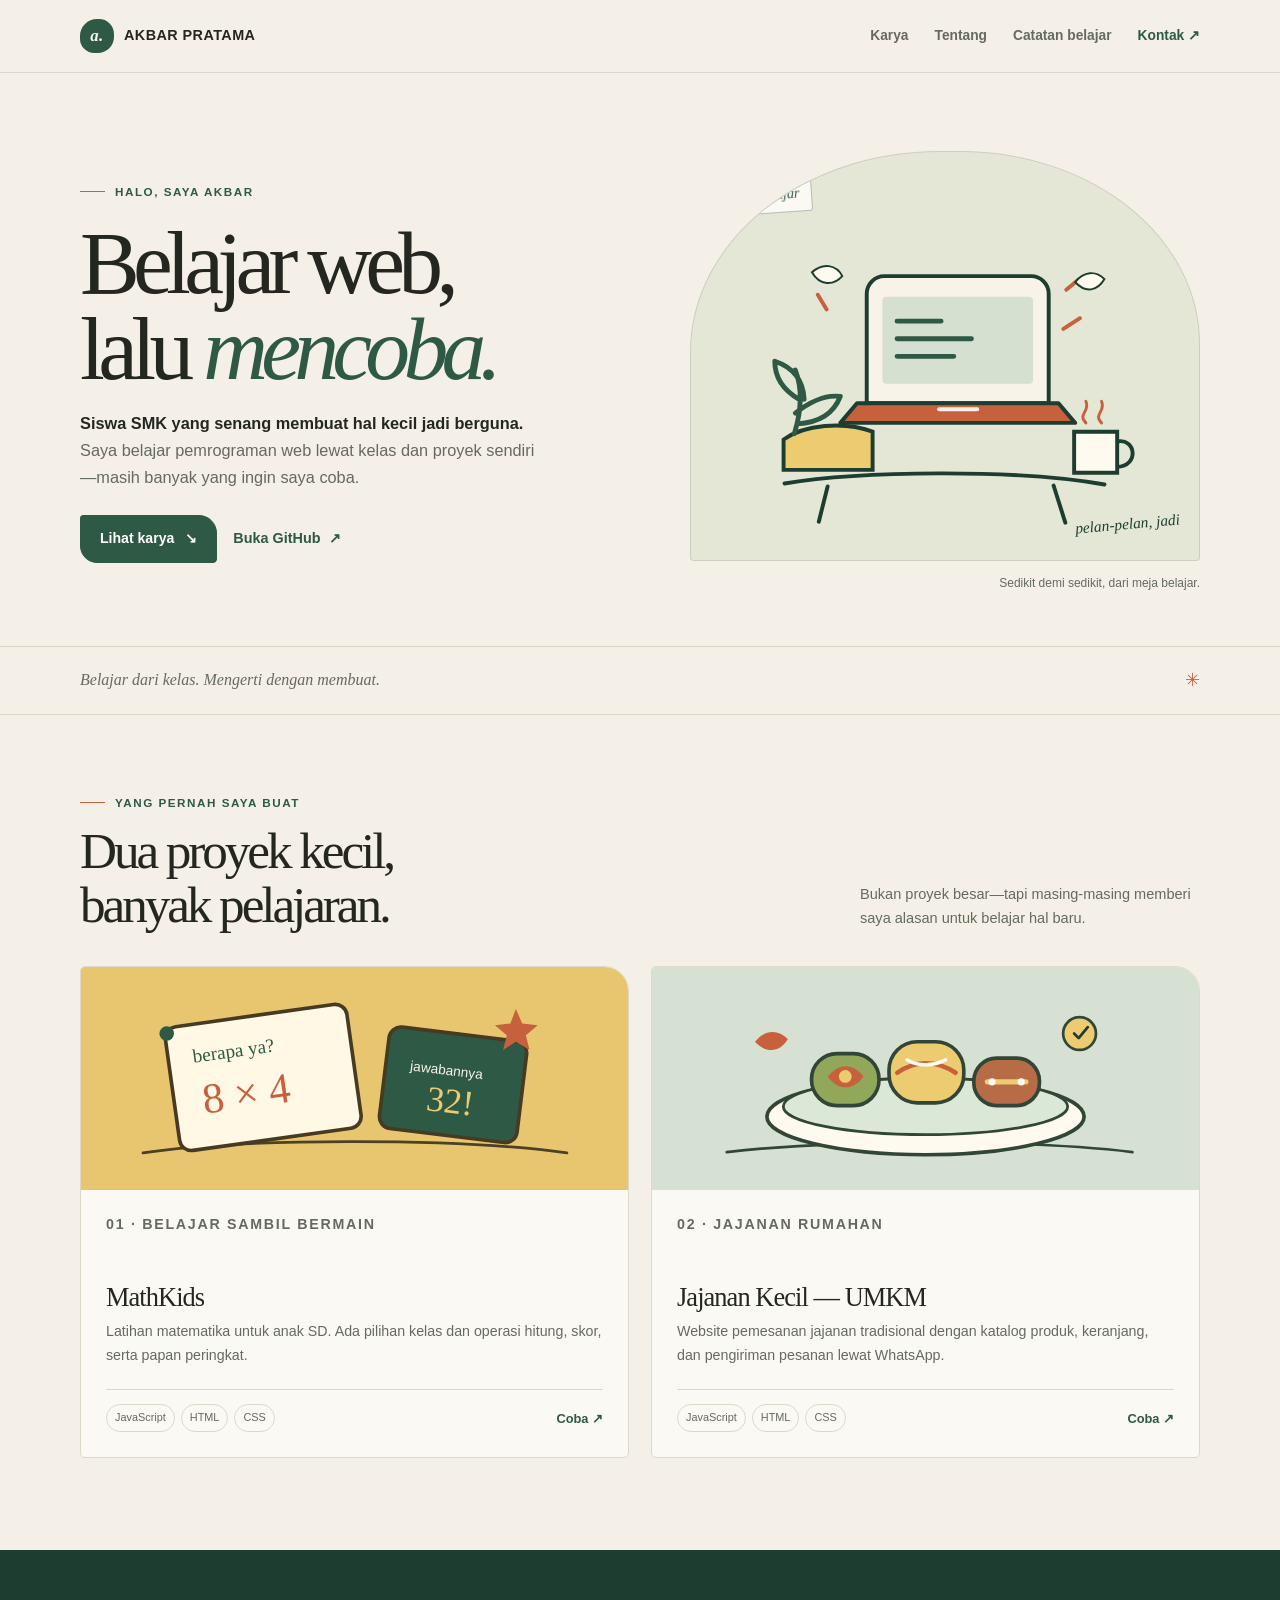
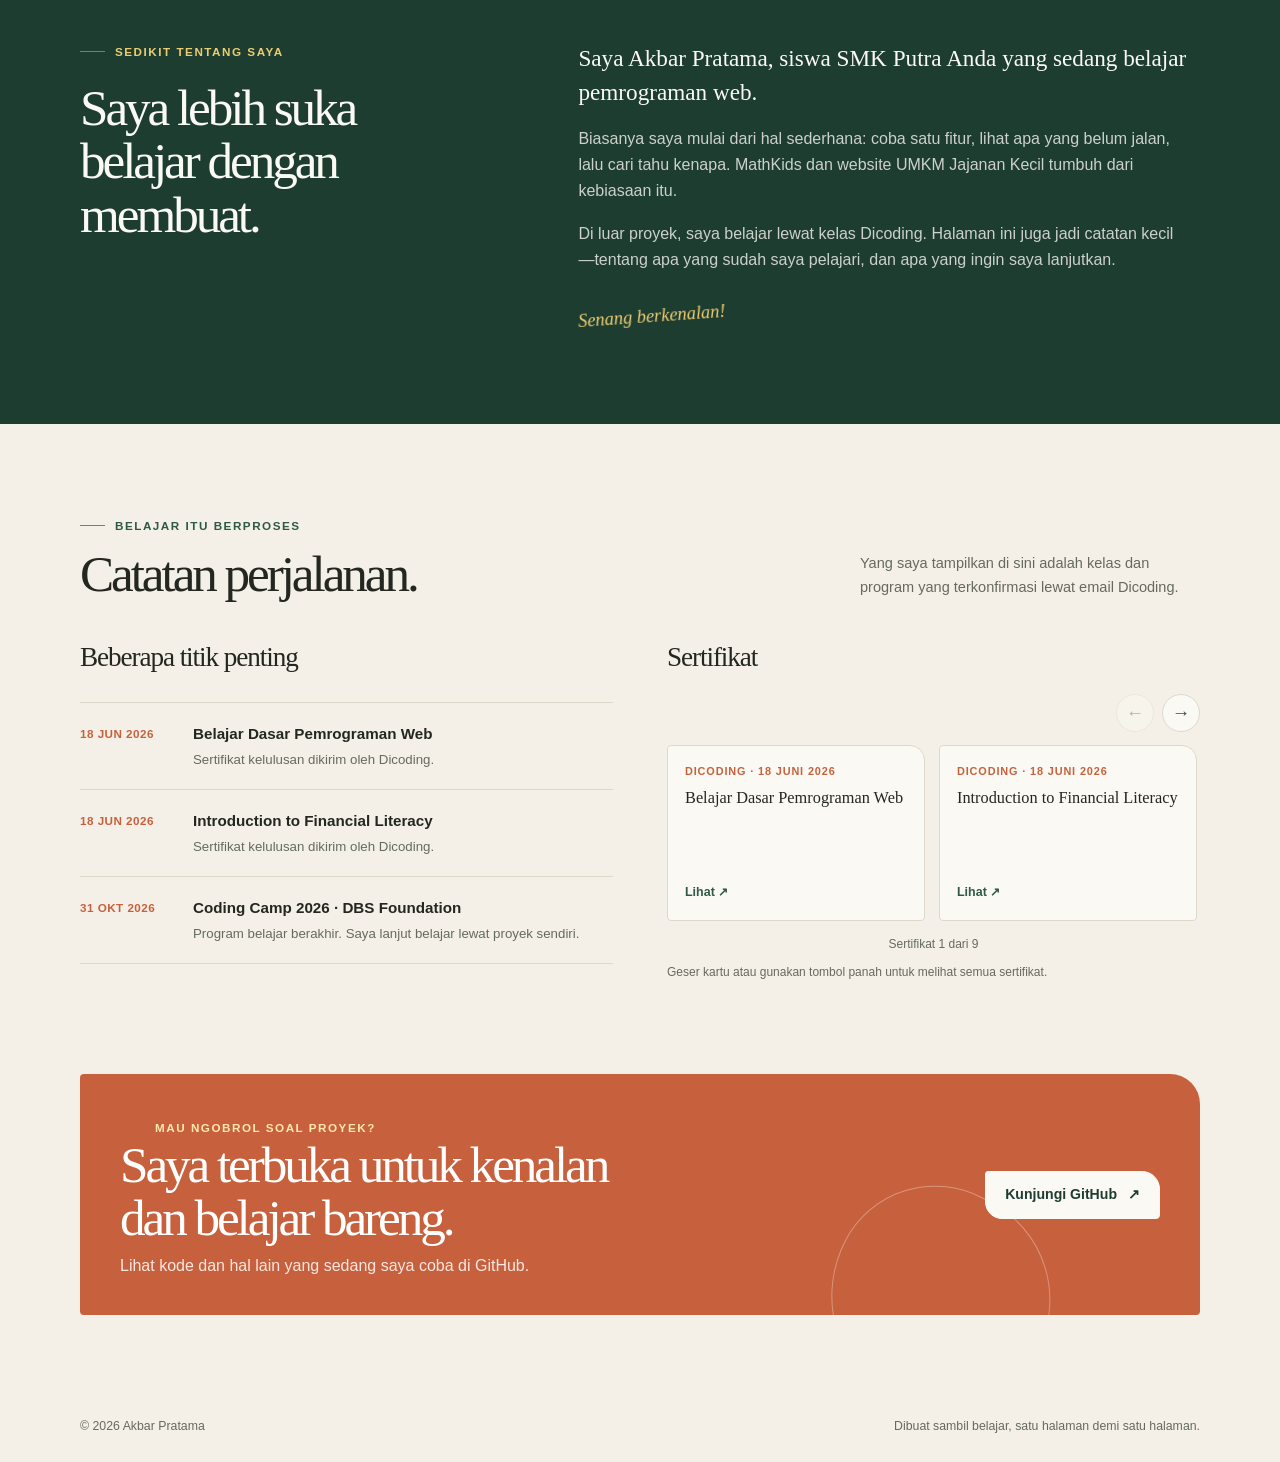
==== commit d3d205d2: "feat(portfolio): update showcased projects Replace the old project links and content with MathKids a" ====
--- a/index.html
+++ b/index.html
@@ -1,26 +1,628 @@
 <!DOCTYPE html>
-<html lang="id"><head><meta charset="UTF-8"><meta name="viewport" content="width=device-width,initial-scale=1">
-<meta name="description" content="Portofolio Akbar Pratama, siswa SMK yang belajar HTML, CSS, PHP, JavaScript, dan Python lewat kelas dan proyek."><meta name="theme-color" content="#f8f8f5"><title>Akbar Pratama — Belajar web, lalu mencoba.</title>
-<link rel="icon" href="data:image/svg+xml,%3Csvg xmlns='http://www.w3.org/2000/svg' viewBox='0 0 48 48'%3E%3Crect width='48' height='48' fill='%23f8f8f5'/%3E%3Ctext x='24' y='38' font-size='36' text-anchor='middle' font-family='Arial' font-weight='900' fill='%23212b2e'%3EA%3C/text%3E%3C/svg%3E"><link rel="preconnect" href="https://fonts.googleapis.com"><link rel="preconnect" href="https://fonts.gstatic.com" crossorigin>
-<link href="https://fonts.googleapis.com/css2?family=Bricolage+Grotesque:opsz,wdth,wght@12..96,75..100,200..800&display=swap" rel="stylesheet"><link rel="stylesheet" href="tema.css"></head><body>
-<nav aria-label="Navigasi utama"><a href="#top"><b>Akbar Pratama</b></a><div class="nl"><a class="ln" href="#karya">Karya</a><a class="ln" href="#skill">Skill</a><a class="ln" href="#tentang">Tentang</a><a class="ln" href="#catatan">Perjalanan</a><a class="ln" href="writings.html">Tulisan</a></div></nav>
-<header class="hero" id="top"><p class="top">Portofolio siswa SMK Putra Anda</p><h1 id="nm">Akbar Pratama</h1>
-<div class="hb"><p class="lede"><b>Belajar web, lalu mencoba.</b> Saya siswa SMK yang senang membuat hal kecil jadi berguna. Saya belajar pemrograman web lewat kelas dan proyek sendiri, dan masih banyak yang ingin saya coba.</p>
-<div class="acts"><a class="bt" href="#karya">Lihat karya</a><a class="ln" href="https://github.com/ap0700698-star" target="_blank" rel="noopener noreferrer">GitHub</a><a class="ln" href="writings.html">Baca tulisan</a></div></div></header>
-<div class="mq" aria-hidden="true"><span>Masih belajar. Masih mencoba. Masih belajar. Masih mencoba. Masih belajar. Masih mencoba. Masih belajar. Masih mencoba. </span></div>
-<section class="sec inv" id="karya"><h2>Karya</h2><a class="pr" href="https://ap0700698-star.github.io/matematika_sederhana/" target="_blank" rel="noopener noreferrer"><h3>MathKids</h3><p>Latihan matematika interaktif untuk anak SD. Pilih kelas dan operasi hitung, kumpulkan skor, dan bersaing di papan peringkat.</p><p class="tg">Belajar sambil bermain. JavaScript, HTML, CSS</p><span class="ex" aria-hidden="true">8×4=32</span></a><a class="pr" href="https://ap0700698-star.github.io/antrian/" target="_blank" rel="noopener noreferrer"><h3>Sistem Antrian Mandiri</h3><p>Ambil nomor antrean lewat kode QR, unduh tiket PDF, dan nomor direset otomatis setiap hari pukul 04.00 WIB.</p><p class="tg">Biar antre lebih tertib. JavaScript, HTML, CSS</p><span class="ex" aria-hidden="true">A-12</span></a></section>
-<section class="sec" id="skill"><h2>Skill</h2><div class="skl"><div class="sk"><h3>HTML</h3><p>Tulang halaman. Saya pakai untuk menyusun isi supaya rapi dan gampang dibaca, termasuk di portofolio ini, MathKids, dan Sistem Antrian.</p></div><div class="sk"><h3>CSS</h3><p>Yang membuat tampilan enak dilihat. Saya berlatih bikin halaman yang pas di HP maupun komputer, lengkap dengan transisi dan animasi kecil.</p></div><div class="sk"><h3>PHP</h3><p>Bahasa sisi server untuk form, login, dan sambungan ke database. Masih tahap belajar, untuk melengkapi sisi tampilan.</p></div><div class="sk"><h3>JavaScript</h3><p>Bikin halaman bisa diajak main. Dipakai untuk soal dan skor di MathKids, dan untuk alur ambil nomor di Sistem Antrian.</p></div><div class="sk"><h3>Python</h3><p>Dasarnya saya pelajari lewat kelas Dicoding. Melatih saya memecah masalah jadi langkah kecil.</p></div></div></section>
-<section class="sec inv" id="tentang"><h2>Tentang</h2><div class="ab"><p>Saya Akbar Pratama, siswa SMK Putra Anda yang menekuni pemrograman web. Ketertarikan saya tumbuh dari rasa ingin tahu tentang bagaimana sebuah halaman bisa terasa jelas, responsif, dan benar-benar membantu orang yang menggunakannya.</p>
- <p>Saya membangun fondasi melalui kelas Dicoding dan latihan mandiri: mulai dari HTML, CSS, dan JavaScript, lalu menjelajahi Python, C, back-end, cloud, dan AI. Setiap materi memberi saya cara pandang baru—bukan hanya bagaimana menulis kode, tetapi juga bagaimana memecah masalah menjadi langkah yang bisa diuji.</p>
- <p>Pelajaran itu saya bawa ke proyek kecil. MathKids mengubah latihan berhitung menjadi pengalaman interaktif; aplikasi antrean membantu saya berlatih menyusun alur yang mudah dipahami. Dari keduanya, saya belajar bahwa fitur yang berguna berawal dari tujuan yang sederhana, lalu menjadi lebih baik lewat percobaan, evaluasi, dan perbaikan.</p>
- <p>Perjalanan saya masih di tahap awal, dan justru itu yang membuat saya bersemangat. Saya ingin terus memperkuat dasar, menyelesaikan lebih banyak proyek, dan belajar bekerja dengan standar yang lebih matang—satu masalah nyata dan satu iterasi pada satu waktu.</p><span class="sign">Senang berkenalan!</span></div></section>
-<section class="sec" id="catatan"><h2>Perjalanan</h2><div class="tl"><div class="ti"><time>16 Mei 2025</time><b>Mengenal pemrograman, cloud, dan AI</b><p>Menyelesaikan materi dasar C serta pengenalan cloud dan generative AI di AWS. Dari sini, saya mulai melihat luasnya hal yang bisa dibangun dengan teknologi.</p></div><div class="ti"><time>20 Jun 2025</time><b>Belajar di luar baris kode</b><p>Materi literasi finansial mengingatkan saya bahwa keterampilan teknologi juga perlu berjalan bersama pemahaman tentang keputusan dan kebutuhan sehari-hari.</p></div><div class="ti"><time>Okt–Nov 2025</time><b>Memperluas fondasi teknis</b><p>Mempelajari Python dan JavaScript, termasuk dasar back-end. Saya mulai menghubungkan konsep-konsep yang sebelumnya dipelajari secara terpisah.</p></div><div class="ti"><time>18 Jun 2026</time><b>Memperkuat dasar pemrograman web</b><p>Menyelesaikan kelas Belajar Dasar Pemrograman Web dan merapikan pemahaman tentang fondasi yang saya gunakan saat membangun antarmuka.</p></div><div class="ti"><time>18 Jun 2026</time><b>Introduction to Financial Literacy</b><p>Melanjutkan belajar lintas bidang: memahami konteks dan kebutuhan pengguna sama pentingnya dengan menyelesaikan fitur.</p></div><div class="ti"><time>31 Okt 2026</time><b>Melanjutkan dari materi ke proyek</b><p>Setelah mengikuti Coding Camp 2026, DBS Foundation, saya meneruskan proses belajar lewat MathKids, aplikasi antrean, dan eksperimen mandiri.</p></div></div><h3 class="sub">Sertifikat</h3><ul class="cs"><li><a href="https://www.dicoding.com/academies/123/certificates/4182108" target="_blank" rel="noopener noreferrer">Belajar Dasar Pemrograman Web<small>Dicoding, 18 Jun 2026</small></a></li><li><a href="https://www.dicoding.com/academies/905/certificates/4182108" target="_blank" rel="noopener noreferrer">Introduction to Financial Literacy<small>Dicoding, 18 Jun 2026</small></a></li><li><a href="https://www.dicoding.com/certificates/QLZ99V0W7Z5D" target="_blank" rel="noopener noreferrer">Belajar Back-End Pemula dengan JavaScript<small>Dicoding, 1 Nov 2025</small></a></li><li><a href="https://www.dicoding.com/certificates/4EXG172WDPRL" target="_blank" rel="noopener noreferrer">Belajar Dasar Pemrograman JavaScript<small>Dicoding, 30 Okt 2025</small></a></li><li><a href="https://www.dicoding.com/certificates/98XW057WLXM3" target="_blank" rel="noopener noreferrer">Memulai Pemrograman dengan Python<small>Dicoding, 24 Okt 2025</small></a></li><li><a href="https://www.dicoding.com/certificates/53XE1Q7LVZRN" target="_blank" rel="noopener noreferrer">Belajar Dasar AI<small>Dicoding, 9 Okt 2025</small></a></li><li><a href="https://www.dicoding.com/certificates/MEPJO965LZ3V" target="_blank" rel="noopener noreferrer">Financial Literacy 101<small>Dicoding, 20 Jun 2025</small></a></li><li><a href="https://www.dicoding.com/certificates/N9ZONY1D6XG5" target="_blank" rel="noopener noreferrer">Memulai Pemrograman Dengan C<small>Dicoding, 16 Mei 2025</small></a></li><li><a href="https://www.dicoding.com/certificates/0LZ0Y48W3X65" target="_blank" rel="noopener noreferrer">Belajar Dasar Cloud dan Gen AI di AWS<small>Dicoding, 16 Mei 2025</small></a></li></ul></section>
-<section class="sec inv" id="writing"><h2>Tulisan</h2><div class="wl" id="wl"><p class="note">Saya membagikan catatan dan proses belajar lewat tulisan yang dapat dibaca siapa saja.</p></div><a class="bt" href="writings.html">Baca semua tulisan</a></section>
-<section class="sec" id="kontak"><h2>Kontak</h2><p class="big">Mau ngobrol soal proyek? Ayo kenalan.</p><p>Lihat kode dan hal lain yang sedang saya coba di GitHub.</p><a class="bt" href="https://github.com/ap0700698-star" target="_blank" rel="noopener noreferrer">Kunjungi GitHub</a></section>
-<footer><span>© <span id="yr">2026</span> Akbar Pratama</span><span>Dibuat sambil belajar, satu halaman demi satu halaman.</span></footer>
-<script src="api-config.js"></script><script src="tema.js"></script>
-<script>
-(async()=>{try{const r=await fetch(window.WRITING_API,{cache:"no-store"});if(!r.ok)return;const p=await r.json();if(!Array.isArray(p)||!p.length)return;
-const w=document.getElementById("wl");w.replaceChildren();p.slice(0,3).forEach(x=>{const a=document.createElement("a");a.className="wi";a.href="writings.html#"+encodeURIComponent(x.id);
-const s=document.createElement("small");s.textContent=[x.tag,x.date,x.author&&"oleh "+x.author].filter(Boolean).join(", ")||"Catatan";const h=document.createElement("h3");h.textContent=x.title||"Tanpa judul";const q=document.createElement("p");q.textContent=x.excerpt||"";a.append(s,h,q);w.append(a)});scan(w)}catch(e){}})();
-</script></body></html>+<html lang="id">
+<head>
+  <meta charset="UTF-8">
+  <meta name="viewport" content="width=device-width, initial-scale=1">
+  <meta name="description" content="Portofolio Akbar Pratama: proyek web, catatan belajar, dan sertifikat yang terverifikasi.">
+  <meta name="theme-color" content="#f4f0e7">
+  <link rel="icon" href="data:image/svg+xml,%3Csvg xmlns='http://www.w3.org/2000/svg' viewBox='0 0 36 36'%3E%3Crect width='36' height='36' rx='18' fill='%232e5945'/%3E%3Ctext x='9' y='25' font-family='Georgia' font-size='24' font-style='italic' fill='%23fbf9f4'%3Ea%3C/text%3E%3C/svg%3E">
+  <title>Akbar Pratama — Portofolio</title>
+  <style>
+    :root {
+      color-scheme: light;
+      --paper: #f4f0e7;
+      --paper-light: #fbf9f4;
+      --ink: #232720;
+      --muted: #656a5f;
+      --green: #2e5945;
+      --green-dark: #1d3d30;
+      --orange: #c7613d;
+      --yellow: #edcc71;
+      --line: #ded8ca;
+      --serif: Georgia, "Times New Roman", serif;
+      --sans: "Segoe UI", Arial, sans-serif;
+    }
+
+    * { box-sizing: border-box; }
+    html { scroll-behavior: smooth; scroll-padding-top: 84px; }
+    body {
+      margin: 0;
+      background: var(--paper);
+      color: var(--ink);
+      font-family: var(--sans);
+      line-height: 1.65;
+    }
+    a { color: inherit; text-decoration: none; }
+    a:focus-visible { outline: 3px solid var(--orange); outline-offset: 4px; }
+    svg { display: block; max-width: 100%; }
+    .wrap { width: min(1120px, calc(100% - 48px)); margin-inline: auto; }
+
+    .site-header {
+      position: sticky;
+      z-index: 5;
+      top: 0;
+      border-bottom: 1px solid rgba(35, 39, 32, .12);
+      background: rgba(244, 240, 231, .94);
+      backdrop-filter: blur(12px);
+    }
+    .nav { min-height: 72px; display: flex; align-items: center; justify-content: space-between; gap: 24px; }
+    .brand { display: inline-flex; align-items: center; gap: 10px; font-size: .9rem; font-weight: 800; letter-spacing: .03em; }
+    .brand-mark {
+      width: 34px;
+      height: 34px;
+      display: grid;
+      place-items: center;
+      border-radius: 50% 44% 48% 42%;
+      background: var(--green);
+      color: var(--paper-light);
+      font-family: var(--serif);
+      font-size: 1.05rem;
+      font-style: italic;
+    }
+    .nav-links { display: flex; align-items: center; gap: 26px; }
+    .nav-links a { color: var(--muted); font-size: .86rem; font-weight: 650; }
+    .nav-links a:hover { color: var(--orange); }
+    .nav-links .nav-contact { color: var(--green); }
+
+    .hero { padding: 78px 0 52px; }
+    .hero-grid { display: grid; grid-template-columns: 1.04fr .96fr; align-items: center; gap: 58px; }
+    .eyebrow {
+      display: flex;
+      align-items: center;
+      gap: 10px;
+      margin: 0 0 19px;
+      color: var(--green);
+      font-size: .73rem;
+      font-weight: 800;
+      letter-spacing: .13em;
+      text-transform: uppercase;
+    }
+    .eyebrow::before { width: 25px; height: 1px; background: var(--orange); content: ""; }
+    h1, h2, h3, p { margin-top: 0; }
+    h1 {
+      max-width: 620px;
+      margin-bottom: 18px;
+      font-family: var(--serif);
+      font-size: clamp(3.2rem, 7vw, 6.1rem);
+      font-weight: 500;
+      letter-spacing: -.075em;
+      line-height: .96;
+    }
+    h1 span { color: var(--green); font-style: italic; }
+    .hero-copy { max-width: 470px; margin-bottom: 24px; color: var(--muted); font-size: 1.02rem; }
+    .hero-copy strong { color: var(--ink); font-weight: 700; }
+    .hero-actions { display: flex; flex-wrap: wrap; align-items: center; gap: 16px; }
+    .button {
+      min-height: 48px;
+      display: inline-flex;
+      align-items: center;
+      justify-content: center;
+      gap: 11px;
+      padding: 0 19px;
+      border: 1px solid var(--green);
+      border-radius: 3px 18px 4px 17px;
+      background: var(--green);
+      color: white;
+      font-size: .88rem;
+      font-weight: 750;
+      transition: transform .18s ease, background .18s ease;
+    }
+    .button:hover { transform: translateY(-2px); background: var(--green-dark); }
+    .text-link { padding: 9px 0; color: var(--green); font-size: .9rem; font-weight: 750; }
+    .text-link span { display: inline-block; margin-left: 4px; transition: transform .18s ease; }
+    .text-link:hover span { transform: translate(3px, -2px); }
+
+    .hero-art {
+      position: relative;
+      min-height: 410px;
+      display: grid;
+      place-items: center;
+      overflow: hidden;
+      border: 1px solid rgba(35, 39, 32, .12);
+      border-radius: 49% 47% 4px 4px;
+      background-color: #e4e6d6;
+      background-image: radial-gradient(rgba(46, 89, 69, .18) .7px, transparent .7px);
+      background-size: 12px 12px;
+    }
+    .art-label {
+      position: absolute;
+      z-index: 1;
+      top: 25px;
+      left: 25px;
+      padding: 6px 11px;
+      border: 1px solid rgba(35, 39, 32, .3);
+      border-radius: 2px 9px 3px 8px;
+      background: var(--paper-light);
+      color: var(--green);
+      font-family: var(--serif);
+      font-size: .88rem;
+      font-style: italic;
+      transform: rotate(-4deg);
+    }
+    .hero-art svg { width: min(100%, 450px); margin-top: 22px; }
+    .art-note {
+      position: absolute;
+      right: 19px;
+      bottom: 24px;
+      color: var(--green-dark);
+      font-family: var(--serif);
+      font-size: .96rem;
+      font-style: italic;
+      transform: rotate(-5deg);
+    }
+    .hero-caption { margin: 13px 0 0; color: var(--muted); font-size: .75rem; text-align: right; }
+
+    .intro-strip { border-top: 1px solid var(--line); border-bottom: 1px solid var(--line); }
+    .intro-strip-inner { min-height: 67px; display: flex; align-items: center; justify-content: space-between; gap: 20px; }
+    .intro-strip p { margin: 0; color: var(--muted); font-family: var(--serif); font-size: 1rem; font-style: italic; }
+    .strip-mark { color: var(--orange); font-size: 1.1rem; }
+
+    .section { padding: 92px 0; }
+    .section-top { display: flex; align-items: end; justify-content: space-between; gap: 30px; margin-bottom: 34px; }
+    .section-top .eyebrow { margin-bottom: 12px; }
+    h2 { margin-bottom: 0; font-family: var(--serif); font-size: clamp(2.4rem, 4vw, 3.6rem); font-weight: 500; letter-spacing: -.06em; line-height: 1.05; }
+    .section-note { max-width: 340px; margin: 0 0 2px; color: var(--muted); font-size: .91rem; }
+
+    .projects { padding-top: 78px; }
+    .project-grid { display: grid; grid-template-columns: 1fr 1fr; gap: 22px; }
+    .project-card {
+      overflow: hidden;
+      border: 1px solid var(--line);
+      border-radius: 5px 25px 5px 5px;
+      background: var(--paper-light);
+      transition: transform .2s ease, box-shadow .2s ease;
+    }
+    .project-card:hover { transform: translateY(-4px); box-shadow: 0 16px 30px rgba(35, 39, 32, .09); }
+    .project-art { min-height: 210px; display: grid; place-items: center; overflow: hidden; }
+    .project-art.math { background: #e8c66f; }
+    .project-art.queue { background: #d7e1d3; }
+    .project-art svg { width: 100%; max-height: 228px; }
+    .project-body { padding: 23px 25px 25px; }
+    .project-kicker { margin-bottom: 8px; color: var(--orange); font-size: .7rem; font-weight: 800; letter-spacing: .12em; text-transform: uppercase; }
+    .project-body h3 { margin-bottom: 8px; font-family: var(--serif); font-size: 1.65rem; font-weight: 500; letter-spacing: -.035em; line-height: 1.15; }
+    .project-body p { min-height: 52px; margin-bottom: 17px; color: var(--muted); font-size: .89rem; }
+    .project-foot { display: flex; align-items: center; justify-content: space-between; gap: 15px; padding-top: 14px; border-top: 1px solid var(--line); }
+    .tags { display: flex; flex-wrap: wrap; gap: 6px; }
+    .tag { padding: 4px 8px; border: 1px solid var(--line); border-radius: 999px; color: var(--muted); font-size: .68rem; }
+    .project-link { flex: 0 0 auto; color: var(--green); font-size: .8rem; font-weight: 800; }
+    .project-link:hover { color: var(--orange); }
+
+    .about-section { background: var(--green-dark); color: var(--paper-light); }
+    .about-grid { display: grid; grid-template-columns: .8fr 1.2fr; align-items: start; gap: 84px; }
+    .about-section .eyebrow { color: var(--yellow); }
+    .about-heading { position: sticky; top: 105px; }
+    .about-heading h2 { max-width: 370px; }
+    .about-copy { max-width: 610px; }
+    .about-copy p { margin-bottom: 16px; color: rgba(251, 249, 244, .79); font-size: 1rem; }
+    .about-copy p:first-child { color: var(--paper-light); font-family: var(--serif); font-size: 1.45rem; line-height: 1.45; }
+    .about-copy p:last-child { margin-bottom: 0; }
+    .about-signoff { display: inline-block; margin-top: 12px; color: var(--yellow); font-family: var(--serif); font-size: 1.15rem; font-style: italic; transform: rotate(-4deg); }
+
+    .notes-grid { display: grid; grid-template-columns: minmax(0, 1fr) minmax(0, 1fr); gap: 54px; }
+    .notes-grid > * { min-width: 0; }
+    .notes-title { margin-bottom: 22px; font-family: var(--serif); font-size: 1.7rem; font-weight: 500; letter-spacing: -.04em; }
+    .timeline { border-top: 1px solid var(--line); }
+    .timeline-item { display: grid; grid-template-columns: 95px 1fr; gap: 18px; padding: 18px 0; border-bottom: 1px solid var(--line); }
+    .timeline-date { padding-top: 3px; color: var(--orange); font-size: .73rem; font-weight: 800; letter-spacing: .04em; }
+    .timeline-item strong { display: block; margin-bottom: 3px; font-size: .95rem; }
+    .timeline-item p { margin: 0; color: var(--muted); font-size: .83rem; }
+    .certificate-carousel { position: relative; min-width: 0; }
+    .certificate-controls { display: flex; justify-content: flex-end; gap: 8px; margin: -8px 0 12px; }
+    .certificate-controls button {
+      width: 38px;
+      height: 38px;
+      display: grid;
+      place-items: center;
+      border: 1px solid var(--line);
+      border-radius: 50%;
+      background: var(--paper-light);
+      color: var(--green);
+      cursor: pointer;
+      font: inherit;
+      font-size: 1.15rem;
+      transition: background .18s ease, color .18s ease, opacity .18s ease;
+    }
+    .certificate-controls button:hover:not(:disabled) { background: var(--green); color: white; }
+    .certificate-controls button:focus-visible { outline: 3px solid var(--orange); outline-offset: 3px; }
+    .certificate-controls button:disabled { cursor: default; opacity: .38; }
+    .certificate-list {
+      display: flex;
+      width: 100%;
+      min-width: 0;
+      gap: 14px;
+      overflow-x: auto;
+      padding: 1px 2px 12px 1px;
+      overscroll-behavior-inline: contain;
+      scroll-behavior: smooth;
+      scroll-snap-type: x mandatory;
+      scrollbar-color: var(--green) var(--line);
+      scrollbar-width: thin;
+    }
+    .certificate {
+      flex: 0 0 calc(50% - 7px);
+      min-height: 176px;
+      display: flex;
+      flex-direction: column;
+      align-items: flex-start;
+      justify-content: space-between;
+      gap: 17px;
+      padding: 17px;
+      border: 1px solid var(--line);
+      border-radius: 4px 15px 4px 4px;
+      background: var(--paper-light);
+      scroll-snap-align: start;
+    }
+    .certificate small { display: block; margin-bottom: 4px; color: var(--orange); font-size: .68rem; font-weight: 800; letter-spacing: .08em; text-transform: uppercase; }
+    .certificate strong { font-family: var(--serif); font-size: 1.02rem; font-weight: 500; line-height: 1.3; }
+    .certificate a { flex: 0 0 auto; color: var(--green); font-size: .78rem; font-weight: 800; }
+    .certificate a:hover { color: var(--orange); }
+    .certificate-position { margin: 2px 0 0; color: var(--muted); font-size: .75rem; text-align: center; }
+    .source-note { margin: 8px 0 0; color: var(--muted); font-size: .75rem; }
+
+    .contact { padding: 0 0 82px; }
+    .contact-card {
+      position: relative;
+      display: flex;
+      align-items: center;
+      justify-content: space-between;
+      gap: 28px;
+      overflow: hidden;
+      padding: 36px 40px;
+      border-radius: 4px 30px 4px 4px;
+      background: var(--orange);
+      color: white;
+    }
+    .contact-card::after {
+      position: absolute;
+      right: 150px;
+      bottom: -96px;
+      width: 220px;
+      height: 220px;
+      border: 1px solid rgba(255,255,255,.32);
+      border-radius: 48% 52% 43% 57%;
+      content: "";
+      transform: rotate(28deg);
+    }
+    .contact-card .eyebrow { color: #ffe8ad; }
+    .contact-card h2 { max-width: 520px; font-size: clamp(2.2rem, 4vw, 3.2rem); }
+    .contact-card p { margin: 8px 0 0; color: rgba(255,255,255,.85); }
+    .contact-card .button { position: relative; z-index: 1; border-color: var(--paper-light); background: var(--paper-light); color: var(--green-dark); }
+    .contact-card .button:hover { background: white; }
+    footer { padding: 19px 0 25px; color: var(--muted); font-size: .77rem; }
+    .footer-inner { display: flex; justify-content: space-between; gap: 16px; }
+
+    @media (max-width: 800px) {
+      .hero-grid { gap: 32px; }
+      .hero-art { min-height: 350px; }
+      .about-grid { gap: 45px; }
+      .section { padding: 72px 0; }
+    }
+    @media (max-width: 620px) {
+      html { scroll-padding-top: 68px; }
+      .wrap { width: min(100% - 34px, 490px); }
+      .nav { min-height: 64px; }
+      .nav-links { gap: 14px; }
+      .nav-links a { font-size: .77rem; }
+      .nav-links a:nth-child(2) { display: none; }
+      .hero { padding: 53px 0 35px; }
+      .hero-grid, .about-grid, .notes-grid { grid-template-columns: 1fr; }
+      .hero-grid { gap: 27px; }
+      h1 { font-size: clamp(3.25rem, 17vw, 5rem); }
+      .hero-art { min-height: 315px; border-radius: 42% 42% 4px 4px; }
+      .hero-art svg { width: min(94%, 370px); }
+      .hero-caption { text-align: left; }
+      .intro-strip-inner { min-height: 59px; }
+      .intro-strip p { font-size: .85rem; }
+      .section { padding: 63px 0; }
+      .section-top { align-items: flex-start; flex-direction: column; gap: 13px; margin-bottom: 25px; }
+      .section-note { max-width: 100%; }
+      .projects { padding-top: 58px; }
+      .project-grid { grid-template-columns: 1fr; gap: 16px; }
+      .project-art { min-height: 190px; }
+      .project-body { padding: 20px; }
+      .project-body p { min-height: 0; }
+      .about-grid { gap: 25px; }
+      .about-heading { position: static; }
+      .about-copy p:first-child { font-size: 1.3rem; }
+      .notes-grid { gap: 42px; }
+      .timeline-item { grid-template-columns: 82px 1fr; gap: 12px; }
+      .certificate-list { gap: 11px; }
+      .certificate-controls { margin-top: -3px; }
+      .certificate { flex-basis: 82%; min-height: 158px; }
+      .contact { padding-bottom: 56px; }
+      .contact-card { align-items: flex-start; flex-direction: column; padding: 27px 23px; }
+      .contact-card::after { right: -118px; }
+      .footer-inner { flex-direction: column; gap: 4px; }
+    }
+    @media (prefers-reduced-motion: reduce) {
+      *, *::before, *::after { scroll-behavior: auto !important; transition-duration: .01ms !important; }
+    }
+  </style>
+</head>
+<body>
+  <header class="site-header">
+    <nav class="nav wrap" aria-label="Navigasi utama">
+      <a class="brand" href="#beranda" aria-label="Akbar Pratama, ke beranda">
+        <span class="brand-mark" aria-hidden="true">a.</span>
+        <span>AKBAR PRATAMA</span>
+      </a>
+      <div class="nav-links">
+        <a href="#karya">Karya</a>
+        <a href="#tentang">Tentang</a>
+        <a href="#catatan">Catatan belajar</a>
+        <a class="nav-contact" href="#kontak">Kontak <span aria-hidden="true">↗</span></a>
+      </div>
+    </nav>
+  </header>
+
+  <main>
+    <section class="hero wrap" id="beranda">
+      <div class="hero-grid">
+        <div>
+          <p class="eyebrow">Halo, saya Akbar</p>
+          <h1>Belajar web,<br>lalu <span>mencoba.</span></h1>
+          <p class="hero-copy"><strong>Siswa SMK yang senang membuat hal kecil jadi berguna.</strong> Saya belajar pemrograman web lewat kelas dan proyek sendiri—masih banyak yang ingin saya coba.</p>
+          <div class="hero-actions">
+            <a class="button" href="#karya">Lihat karya <span aria-hidden="true">↘</span></a>
+            <a class="text-link" href="https://github.com/ap0700698-star" target="_blank" rel="noopener noreferrer">Buka GitHub <span aria-hidden="true">↗</span></a>
+          </div>
+        </div>
+        <div>
+          <div class="hero-art" role="img" aria-label="Ilustrasi meja belajar dengan laptop, tanaman, buku catatan, dan secangkir kopi">
+            <span class="art-label">meja belajar</span>
+            <svg viewBox="0 0 460 355" aria-hidden="true">
+              <path d="M66 297c76-13 238-15 327 1" fill="none" stroke="#1d3d30" stroke-width="4" stroke-linecap="round"/>
+              <path d="M110 300l-9 36m240-37 12 38" fill="none" stroke="#1d3d30" stroke-width="4" stroke-linecap="round"/>
+              <path d="M150 103c0-10 8-18 18-18h150c10 0 18 8 18 18v112H150V103z" fill="#f7f3e8" stroke="#1d3d30" stroke-width="4"/>
+              <path d="M140 215h206l17 20H123l17-20z" fill="#c7613d" stroke="#1d3d30" stroke-width="4" stroke-linejoin="round"/>
+              <rect x="166" y="106" width="154" height="89" rx="4" fill="#d5e0d1"/>
+              <path d="M181 131h45m-45 18h76m-76 18h58" stroke="#2e5945" stroke-width="5" stroke-linecap="round"/>
+              <path d="M224 221h39" stroke="#f4f0e7" stroke-width="4" stroke-linecap="round"/>
+              <path d="M65 252c21-15 61-19 91-8v39H65z" fill="#edcc71" stroke="#1d3d30" stroke-width="4"/>
+              <path d="M76 246c8-26 8-47 1-65m4 30c-19-11-25-24-25-39 18 6 29 18 30 39m-9 14c18-14 32-19 46-17-7 18-23 27-44 28" fill="none" stroke="#2e5945" stroke-width="5" stroke-linecap="round" stroke-linejoin="round"/>
+              <path d="M362 244h44v42h-44z" fill="#fffaf0" stroke="#1d3d30" stroke-width="4"/>
+              <path d="M406 254c19-4 23 25 0 26" fill="none" stroke="#1d3d30" stroke-width="4"/>
+              <path d="M374 235c-9-9 5-12 0-22m16 22c-9-9 5-12 0-22" fill="none" stroke="#c7613d" stroke-width="3" stroke-linecap="round"/>
+              <path d="M109 119l-9-15m251 35 17-11m-14-29 12-10" fill="none" stroke="#c7613d" stroke-width="4" stroke-linecap="round"/>
+              <path d="M94 81c11-10 25-8 31 4-9 10-23 10-31-4z" fill="#fffaf0" stroke="#1d3d30" stroke-width="2"/>
+              <path d="M363 91c9-11 21-12 30-3-7 12-19 15-30 3z" fill="#fffaf0" stroke="#1d3d30" stroke-width="2"/>
+            </svg>
+            <span class="art-note">pelan-pelan, jadi</span>
+          </div>
+          <p class="hero-caption">Sedikit demi sedikit, dari meja belajar.</p>
+        </div>
+      </div>
+    </section>
+
+    <div class="intro-strip">
+      <div class="intro-strip-inner wrap">
+        <p>Belajar dari kelas. Mengerti dengan membuat.</p>
+        <span class="strip-mark" aria-hidden="true">✳</span>
+      </div>
+    </div>
+
+    <section class="section projects wrap" id="karya">
+      <div class="section-top">
+        <div>
+          <p class="eyebrow">Yang pernah saya buat</p>
+          <h2>Dua proyek kecil,<br>banyak pelajaran.</h2>
+        </div>
+        <p class="section-note">Bukan proyek besar—tapi masing-masing memberi saya alasan untuk belajar hal baru.</p>
+      </div>
+      <div class="project-grid">
+        <article class="project-card">
+          <div class="project-art math">
+            <svg viewBox="0 0 600 245" role="img" aria-label="Ilustrasi kartu soal matematika berwarna-warni">
+              <path d="M68 204c108-17 353-16 465 0" fill="none" stroke="#4c4025" stroke-width="3" stroke-linecap="round"/>
+              <g transform="rotate(-8 205 125)">
+                <rect x="100" y="52" width="201" height="137" rx="13" fill="#fff8e4" stroke="#473a22" stroke-width="4"/>
+                <text x="127" y="94" fill="#2e5945" font-family="Georgia,serif" font-size="21">berapa ya?</text>
+                <text x="131" y="151" fill="#c7613d" font-family="Georgia,serif" font-size="47">8 × 4</text>
+              </g>
+              <g transform="rotate(7 390 121)">
+                <rect x="333" y="71" width="152" height="112" rx="13" fill="#2e5945" stroke="#473a22" stroke-width="4"/>
+                <text x="360" y="117" fill="#f7f3e8" font-family="Arial,sans-serif" font-size="15">jawabannya</text>
+                <text x="382" y="158" fill="#edcc71" font-family="Georgia,serif" font-size="39">32!</text>
+              </g>
+              <path d="M477 46l7 16 17 2-13 11 4 16-15-9-14 9 4-16-13-11 17-2 6-16z" fill="#c7613d"/>
+              <circle cx="94" cy="73" r="8" fill="#2e5945"/>
+            </svg>
+          </div>
+          <div class="project-body">
+            <p class="project-kicker">01 · Belajar sambil bermain</p>
+            <h3>MathKids</h3>
+            <p>Latihan matematika untuk anak SD. Ada pilihan kelas dan operasi hitung, skor, serta papan peringkat.</p>
+            <div class="project-foot">
+              <div class="tags"><span class="tag">JavaScript</span><span class="tag">HTML</span><span class="tag">CSS</span></div>
+              <a class="project-link" href="https://matematika-b4r.pages.dev" target="_blank" rel="noopener noreferrer">Coba ↗</a>
+            </div>
+          </div>
+        </article>
+        <article class="project-card">
+          <div class="project-art queue">
+            <svg viewBox="0 0 600 245" role="img" aria-label="Ilustrasi tiga jajanan tradisional di atas piring">
+              <path d="M82 203c112-13 331-14 445 0" fill="none" stroke="#314636" stroke-width="3" stroke-linecap="round"/>
+              <ellipse cx="300" cy="164" rx="174" ry="42" fill="#fffaf0" stroke="#314636" stroke-width="4"/>
+              <ellipse cx="300" cy="153" rx="156" ry="31" fill="#dce8d7" stroke="#314636" stroke-width="3"/>
+              <g transform="translate(175 95)">
+                <rect width="74" height="57" rx="28" fill="#91a85a" stroke="#314636" stroke-width="4"/>
+                <path d="M18 25c12-15 27-15 39 0-10 15-28 17-39 0z" fill="#c7613d"/>
+                <circle cx="37" cy="25" r="7" fill="#edcc71"/>
+              </g>
+              <g transform="translate(260 82)">
+                <rect width="82" height="67" rx="31" fill="#edcc71" stroke="#314636" stroke-width="4"/>
+                <path d="M9 34c20-14 43-14 64 0" fill="none" stroke="#c7613d" stroke-width="5" stroke-linecap="round"/>
+                <path d="M20 20c12 7 28 7 42 0" fill="none" stroke="#fffaf0" stroke-width="4" stroke-linecap="round"/>
+              </g>
+              <g transform="translate(353 100)">
+                <rect width="72" height="52" rx="25" fill="#b86c45" stroke="#314636" stroke-width="4"/>
+                <path d="M15 26h42" stroke="#edcc71" stroke-width="6" stroke-linecap="round"/>
+                <circle cx="20" cy="26" r="4" fill="#fffaf0"/>
+                <circle cx="52" cy="26" r="4" fill="#fffaf0"/>
+              </g>
+              <path d="M113 82c10-13 25-14 36-3-8 14-23 17-36 3z" fill="#c7613d"/>
+              <circle cx="469" cy="73" r="18" fill="#edcc71" stroke="#314636" stroke-width="3"/>
+              <path d="M463 73l5 5 10-12" fill="none" stroke="#1d3d30" stroke-width="3" stroke-linecap="round" stroke-linejoin="round"/>
+            </svg>
+          </div>
+          <div class="project-body">
+            <p class="project-kicker">02 · Jajanan rumahan</p>
+            <h3>Jajanan Kecil — UMKM</h3>
+            <p>Website pemesanan jajanan tradisional dengan katalog produk, keranjang, dan pengiriman pesanan lewat WhatsApp.</p>
+            <div class="project-foot">
+              <div class="tags"><span class="tag">JavaScript</span><span class="tag">HTML</span><span class="tag">CSS</span></div>
+              <a class="project-link" href="https://umkm-8ob.pages.dev" target="_blank" rel="noopener noreferrer">Coba ↗</a>
+            </div>
+          </div>
+        </article>
+      </div>
+    </section>
+
+    <section class="section about-section" id="tentang">
+      <div class="about-grid wrap">
+        <div class="about-heading">
+          <p class="eyebrow">Sedikit tentang saya</p>
+          <h2>Saya lebih suka belajar dengan membuat.</h2>
+        </div>
+        <div class="about-copy">
+          <p>Saya Akbar Pratama, siswa SMK Putra Anda yang sedang belajar pemrograman web.</p>
+          <p>Biasanya saya mulai dari hal sederhana: coba satu fitur, lihat apa yang belum jalan, lalu cari tahu kenapa. MathKids dan website UMKM Jajanan Kecil tumbuh dari kebiasaan itu.</p>
+          <p>Di luar proyek, saya belajar lewat kelas Dicoding. Halaman ini juga jadi catatan kecil—tentang apa yang sudah saya pelajari, dan apa yang ingin saya lanjutkan.</p>
+          <span class="about-signoff">Senang berkenalan!</span>
+        </div>
+      </div>
+    </section>
+
+    <section class="section wrap" id="catatan">
+      <div class="section-top">
+        <div>
+          <p class="eyebrow">Belajar itu berproses</p>
+          <h2>Catatan perjalanan.</h2>
+        </div>
+        <p class="section-note">Yang saya tampilkan di sini adalah kelas dan program yang terkonfirmasi lewat email Dicoding.</p>
+      </div>
+      <div class="notes-grid">
+        <div>
+          <h3 class="notes-title">Beberapa titik penting</h3>
+          <div class="timeline">
+            <article class="timeline-item">
+              <span class="timeline-date">18 JUN 2026</span>
+              <div><strong>Belajar Dasar Pemrograman Web</strong><p>Sertifikat kelulusan dikirim oleh Dicoding.</p></div>
+            </article>
+            <article class="timeline-item">
+              <span class="timeline-date">18 JUN 2026</span>
+              <div><strong>Introduction to Financial Literacy</strong><p>Sertifikat kelulusan dikirim oleh Dicoding.</p></div>
+            </article>
+            <article class="timeline-item">
+              <span class="timeline-date">31 OKT 2026</span>
+              <div><strong>Coding Camp 2026 · DBS Foundation</strong><p>Program belajar berakhir. Saya lanjut belajar lewat proyek sendiri.</p></div>
+            </article>
+          </div>
+        </div>
+        <div>
+          <h3 class="notes-title">Sertifikat</h3>
+          <div class="certificate-carousel" aria-label="Sertifikat Akbar Pratama">
+            <div class="certificate-controls">
+              <button type="button" class="certificate-prev" aria-label="Lihat sertifikat sebelumnya" aria-controls="certificate-list" disabled>←</button>
+              <button type="button" class="certificate-next" aria-label="Lihat sertifikat berikutnya" aria-controls="certificate-list">→</button>
+            </div>
+            <div class="certificate-list" id="certificate-list" tabindex="0" aria-label="Daftar sertifikat, geser ke kiri atau kanan">
+            <article class="certificate">
+              <div><small>Dicoding · 18 Juni 2026</small><strong>Belajar Dasar Pemrograman Web</strong></div>
+              <a href="https://www.dicoding.com/academies/123/certificates/4182108" target="_blank" rel="noopener noreferrer">Lihat ↗</a>
+            </article>
+            <article class="certificate">
+              <div><small>Dicoding · 18 Juni 2026</small><strong>Introduction to Financial Literacy</strong></div>
+              <a href="https://www.dicoding.com/academies/905/certificates/4182108" target="_blank" rel="noopener noreferrer">Lihat ↗</a>
+            </article>
+            <article class="certificate">
+              <div><small>Dicoding · 1 November 2025</small><strong>Belajar Back-End Pemula dengan JavaScript</strong></div>
+              <a href="https://www.dicoding.com/certificates/QLZ99V0W7Z5D" target="_blank" rel="noopener noreferrer">Lihat ↗</a>
+            </article>
+            <article class="certificate">
+              <div><small>Dicoding · 30 Oktober 2025</small><strong>Belajar Dasar Pemrograman JavaScript</strong></div>
+              <a href="https://www.dicoding.com/certificates/4EXG172WDPRL" target="_blank" rel="noopener noreferrer">Lihat ↗</a>
+            </article>
+            <article class="certificate">
+              <div><small>Dicoding · 24 Oktober 2025</small><strong>Memulai Pemrograman dengan Python</strong></div>
+              <a href="https://www.dicoding.com/certificates/98XW057WLXM3" target="_blank" rel="noopener noreferrer">Lihat ↗</a>
+            </article>
+            <article class="certificate">
+              <div><small>Dicoding · 9 Oktober 2025</small><strong>Belajar Dasar AI</strong></div>
+              <a href="https://www.dicoding.com/certificates/53XE1Q7LVZRN" target="_blank" rel="noopener noreferrer">Lihat ↗</a>
+            </article>
+            <article class="certificate">
+              <div><small>Dicoding · 20 Juni 2025</small><strong>Financial Literacy 101</strong></div>
+              <a href="https://www.dicoding.com/certificates/MEPJO965LZ3V" target="_blank" rel="noopener noreferrer">Lihat ↗</a>
+            </article>
+            <article class="certificate">
+              <div><small>Dicoding · 16 Mei 2025</small><strong>Memulai Pemrograman Dengan C</strong></div>
+              <a href="https://www.dicoding.com/certificates/N9ZONY1D6XG5" target="_blank" rel="noopener noreferrer">Lihat ↗</a>
+            </article>
+            <article class="certificate">
+              <div><small>Dicoding · 16 Mei 2025</small><strong>Belajar Dasar Cloud dan Gen AI di AWS</strong></div>
+              <a href="https://www.dicoding.com/certificates/0LZ0Y48W3X65" target="_blank" rel="noopener noreferrer">Lihat ↗</a>
+            </article>
+            </div>
+            <p class="certificate-position" aria-live="polite"></p>
+          </div>
+          <p class="source-note">Geser kartu atau gunakan tombol panah untuk melihat semua sertifikat.</p>
+        </div>
+      </div>
+    </section>
+
+    <section class="contact wrap" id="kontak">
+      <div class="contact-card">
+        <div>
+          <p class="eyebrow">Mau ngobrol soal proyek?</p>
+          <h2>Saya terbuka untuk kenalan dan belajar bareng.</h2>
+          <p>Lihat kode dan hal lain yang sedang saya coba di GitHub.</p>
+        </div>
+        <a class="button" href="https://github.com/ap0700698-star" target="_blank" rel="noopener noreferrer">Kunjungi GitHub <span aria-hidden="true">↗</span></a>
+      </div>
+    </section>
+  </main>
+
+  <footer>
+    <div class="footer-inner wrap">
+      <span>© <span id="year">2026</span> Akbar Pratama</span>
+      <span>Dibuat sambil belajar, satu halaman demi satu halaman.</span>
+    </div>
+  </footer>
+  <script>
+    document.getElementById("year").textContent = new Date().getFullYear();
+
+    const certificateList = document.getElementById("certificate-list");
+    const certificateCards = [...certificateList.querySelectorAll(".certificate")];
+    const previousCertificate = document.querySelector(".certificate-prev");
+    const nextCertificate = document.querySelector(".certificate-next");
+    const certificatePosition = document.querySelector(".certificate-position");
+
+    function updateCertificateControls() {
+      const maxScroll = certificateList.scrollWidth - certificateList.clientWidth;
+      const trackLeft = certificateList.getBoundingClientRect().left;
+      const currentIndex = certificateCards.reduce((visibleIndex, card, index) => (
+        card.getBoundingClientRect().left <= trackLeft + 8
+          ? index
+          : visibleIndex
+      ), 0);
+
+      previousCertificate.disabled = certificateList.scrollLeft <= 2;
+      nextCertificate.disabled = certificateList.scrollLeft >= maxScroll - 2;
+      certificatePosition.textContent = `Sertifikat ${currentIndex + 1} dari ${certificateCards.length}`;
+    }
+
+    function moveCertificateList(direction) {
+      const card = certificateCards[0];
+      const gap = Number.parseFloat(getComputedStyle(certificateList).columnGap) || 0;
+      certificateList.scrollBy({ left: direction * (card.getBoundingClientRect().width + gap), behavior: "smooth" });
+    }
+
+    previousCertificate.addEventListener("click", () => moveCertificateList(-1));
+    nextCertificate.addEventListener("click", () => moveCertificateList(1));
+    certificateList.addEventListener("scroll", updateCertificateControls, { passive: true });
+    window.addEventListener("resize", updateCertificateControls);
+    updateCertificateControls();
+  </script>
+</body>
+</html>
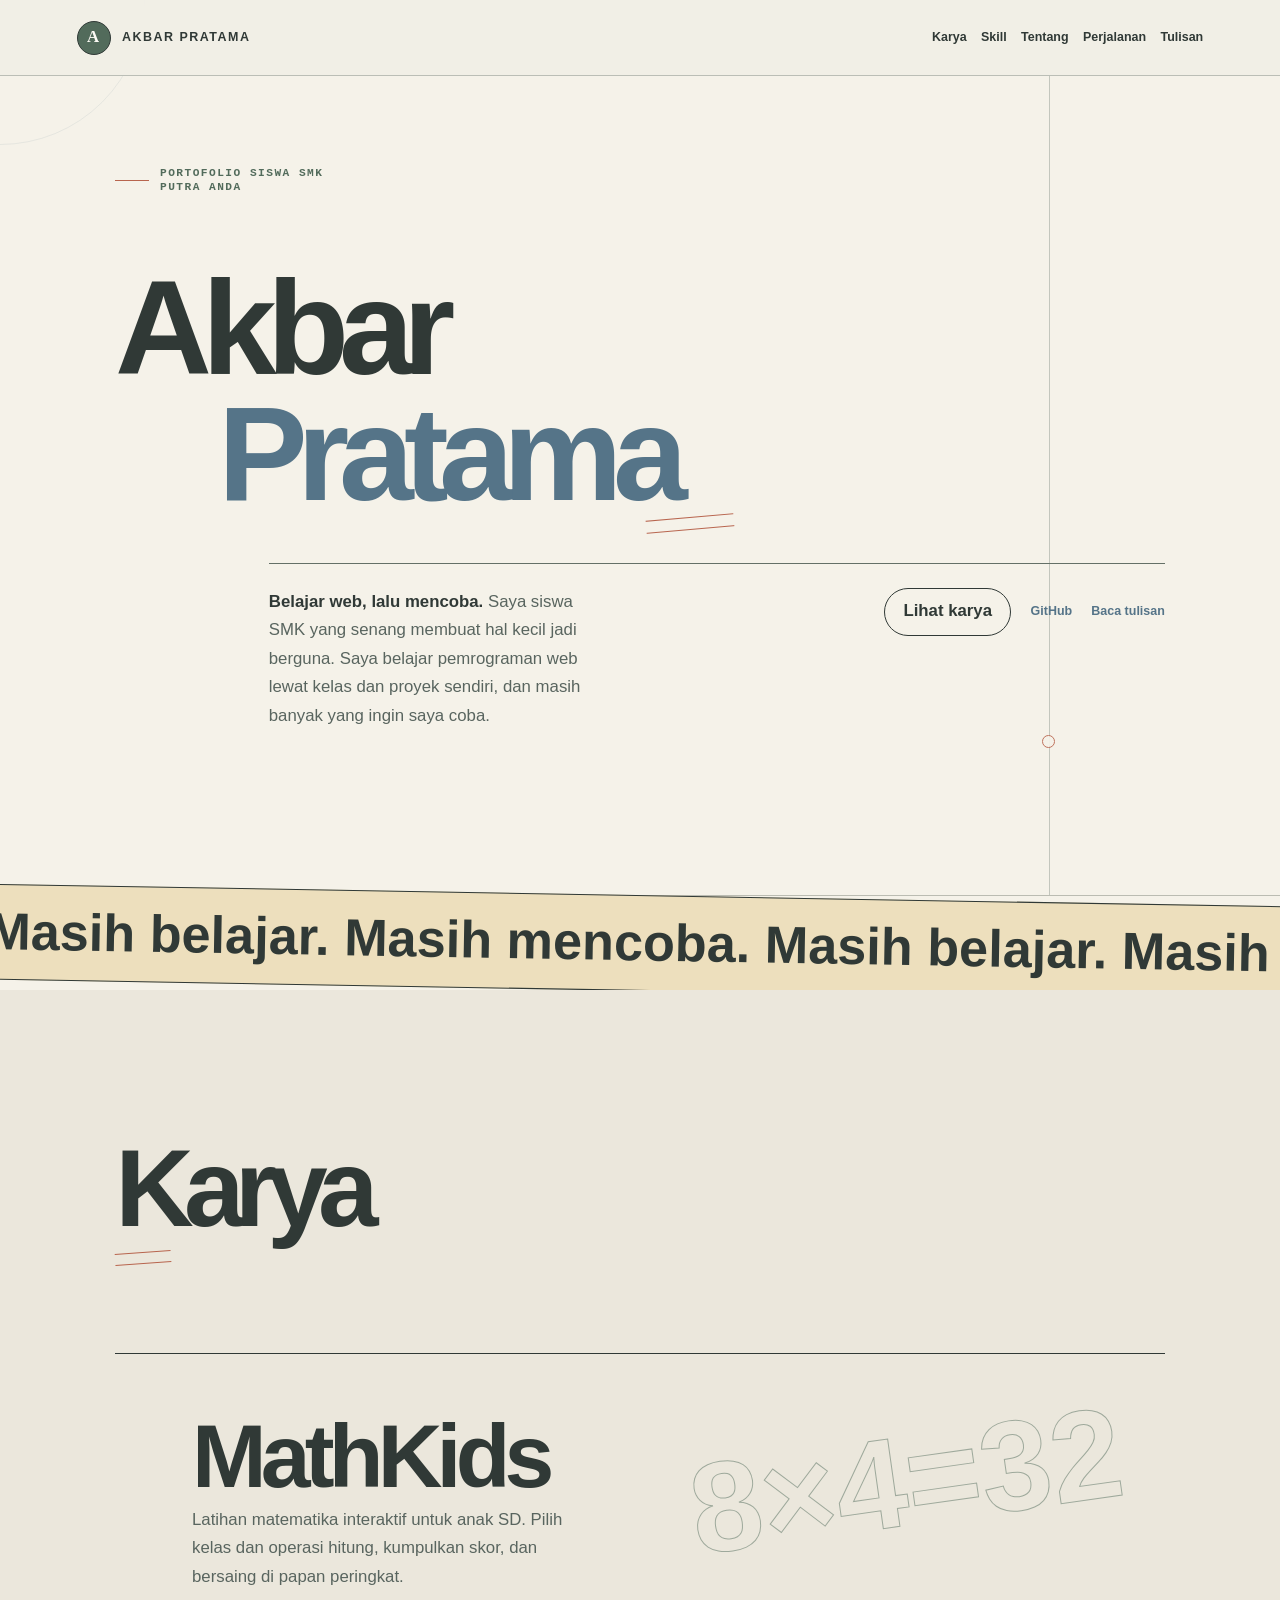
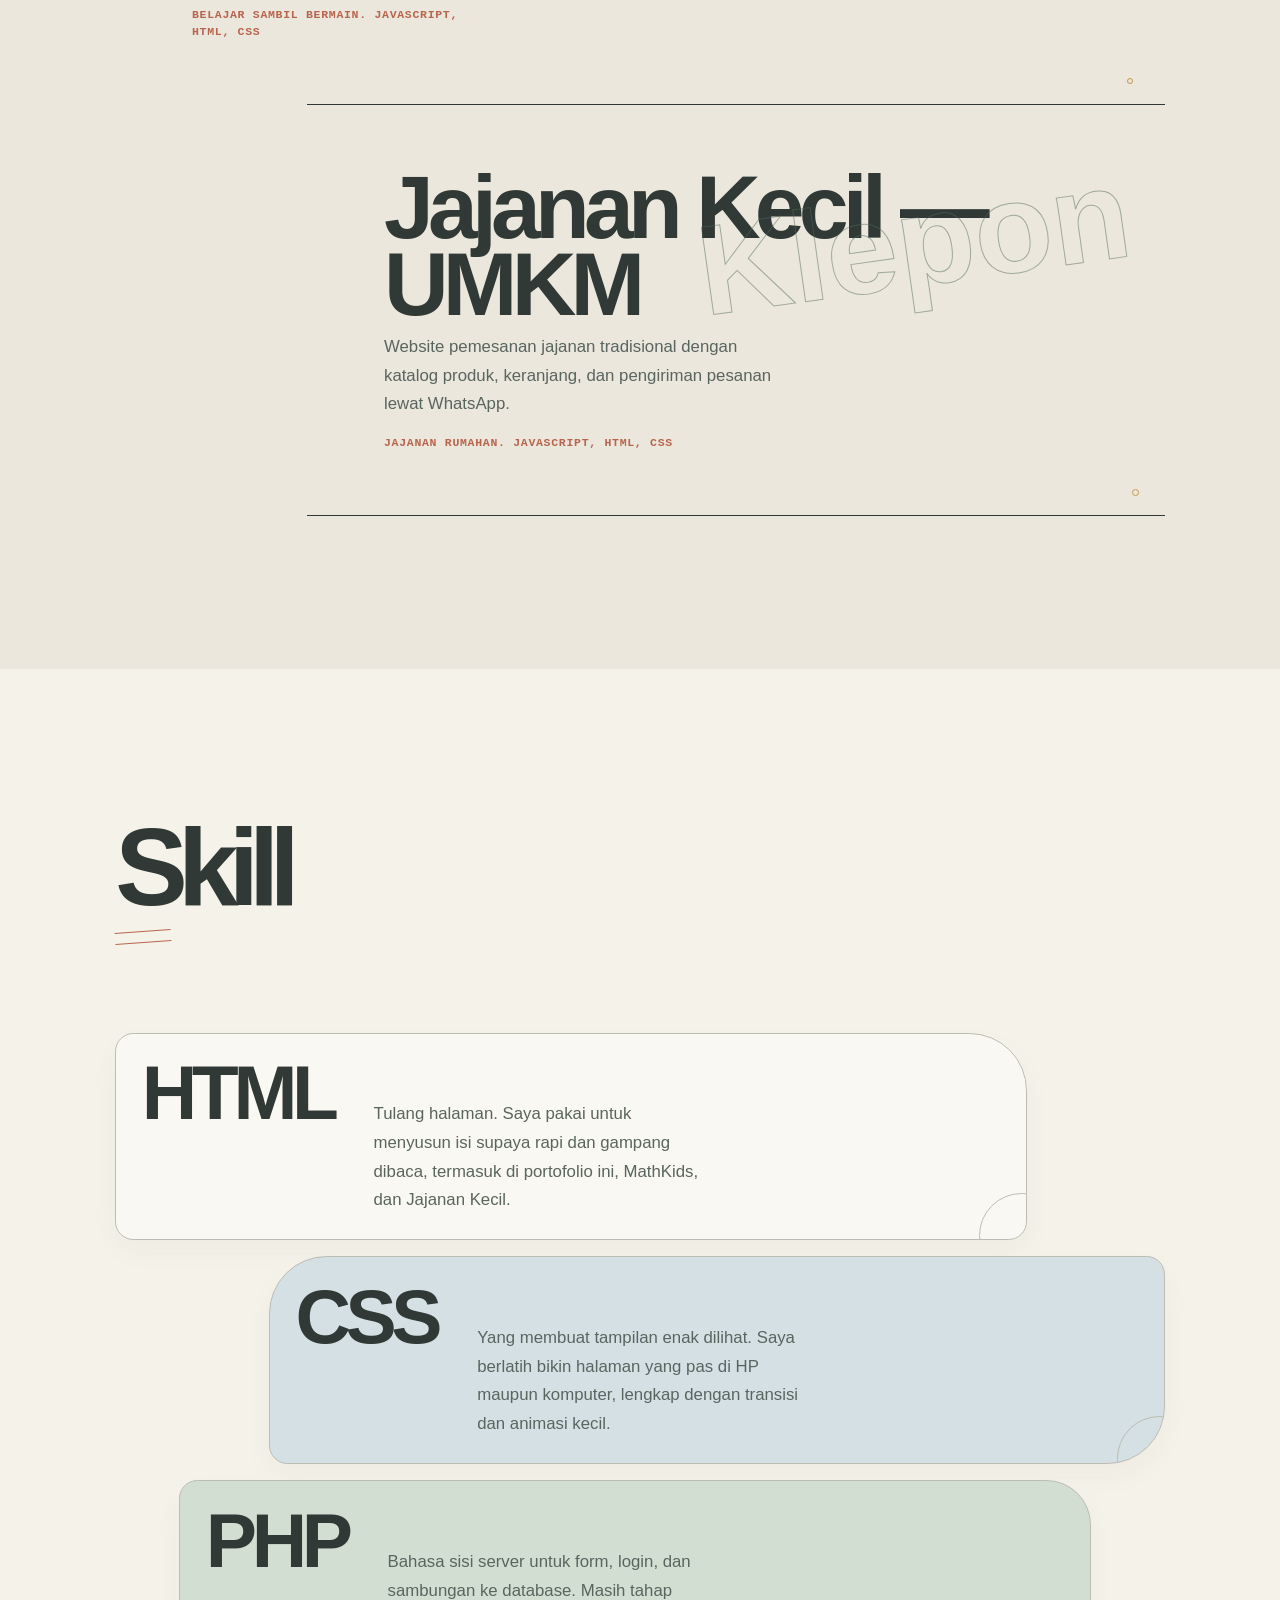
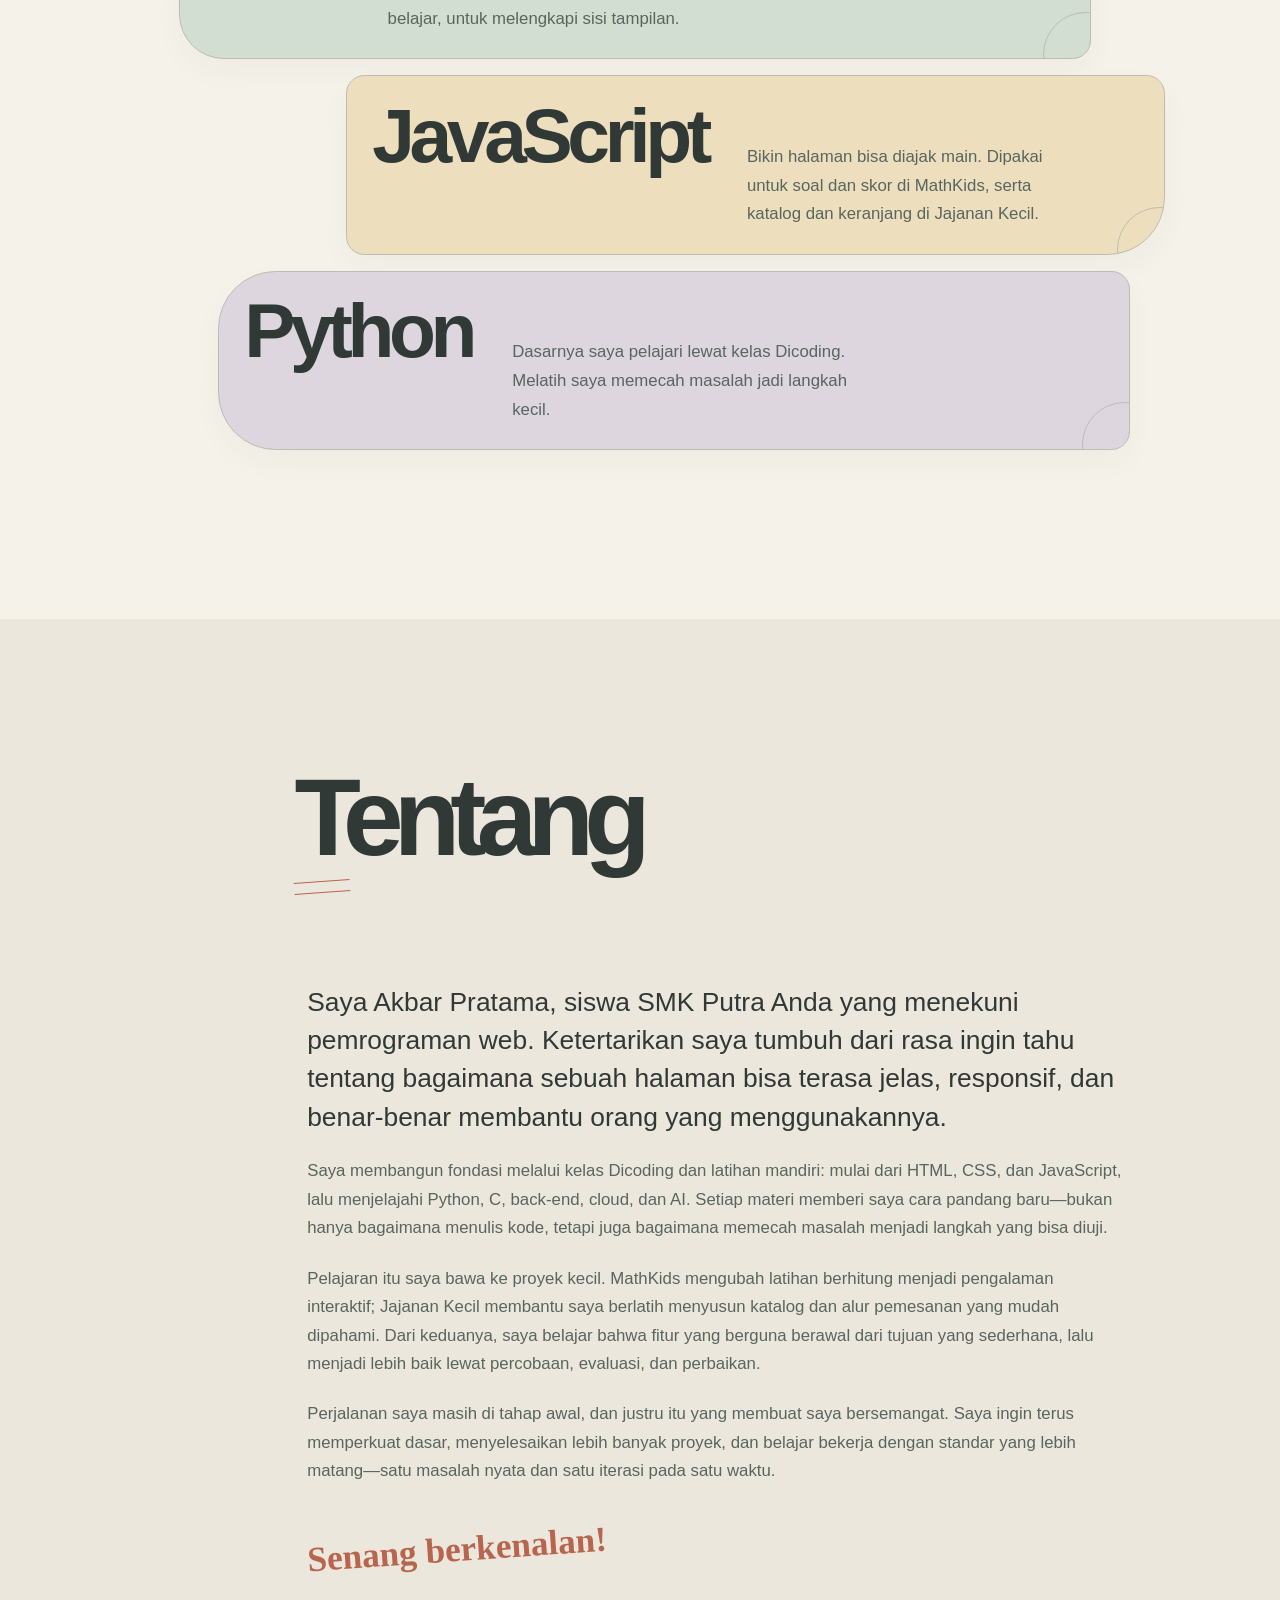
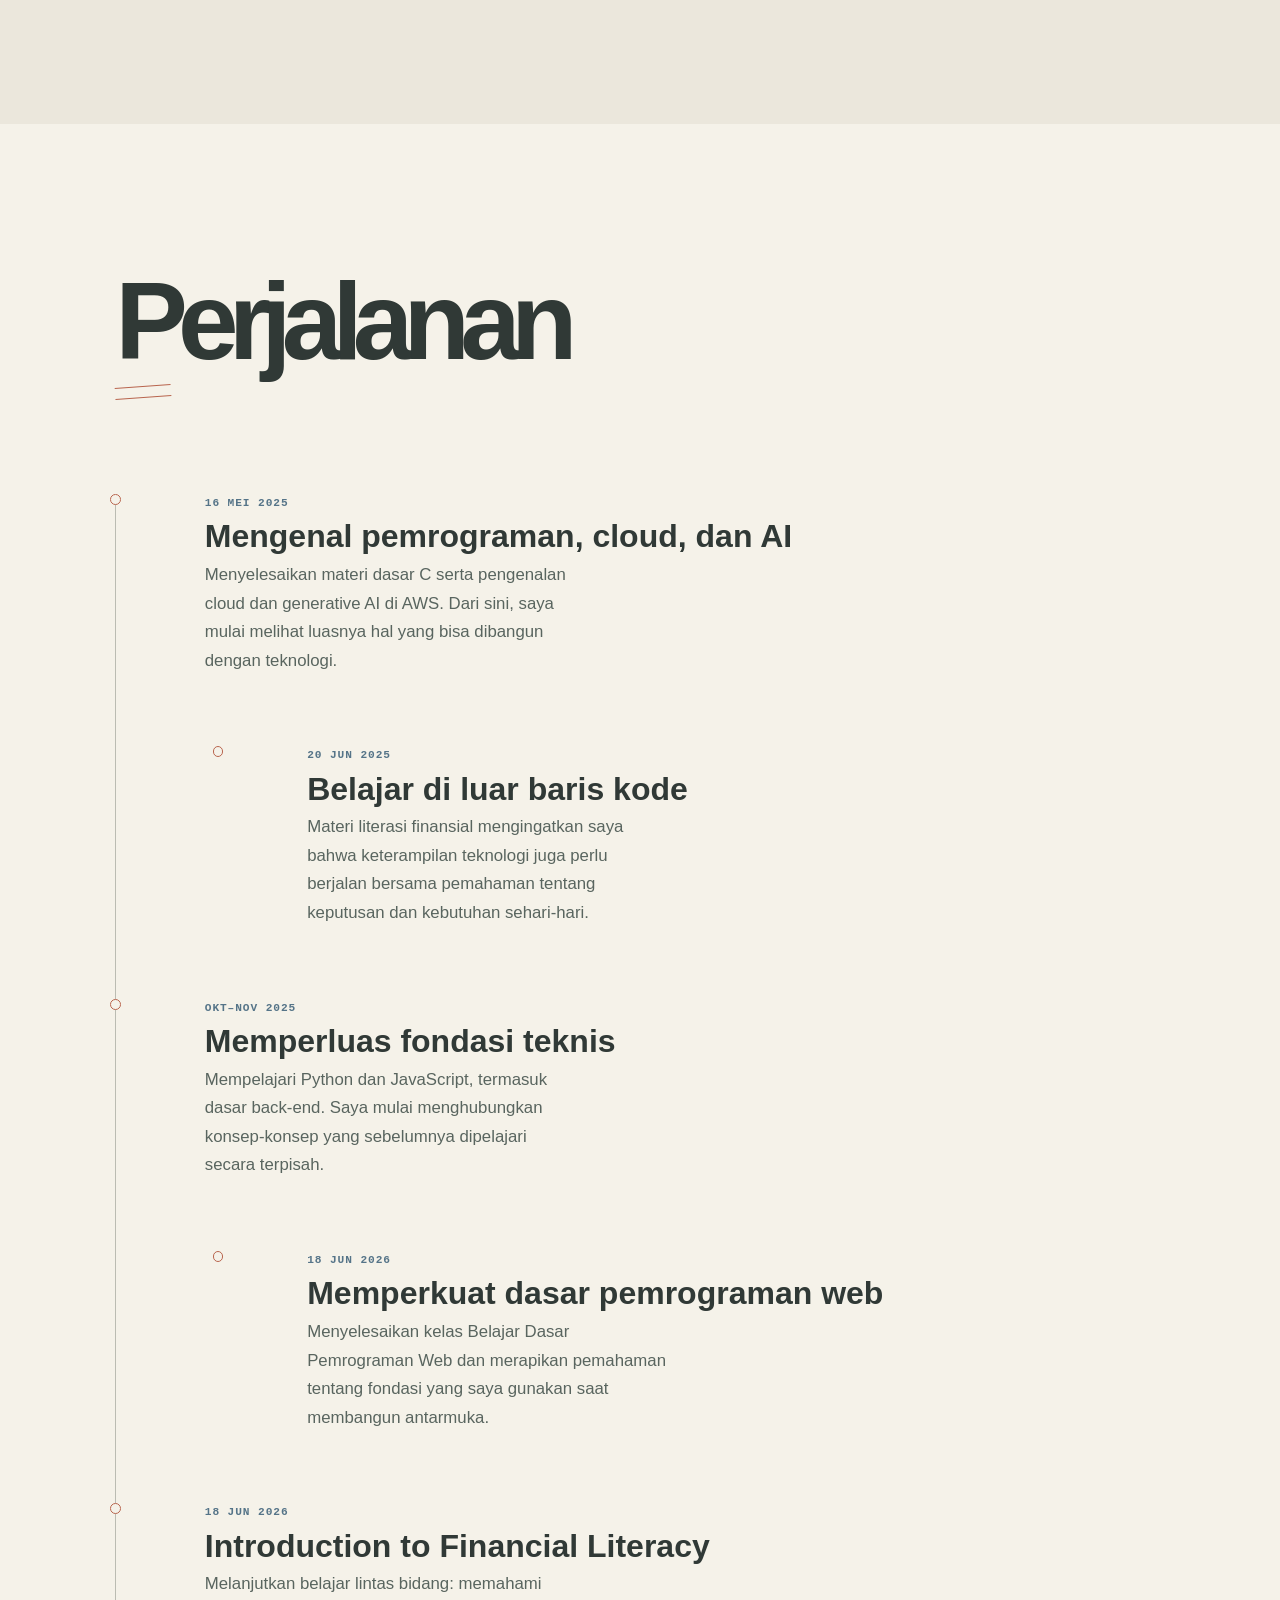
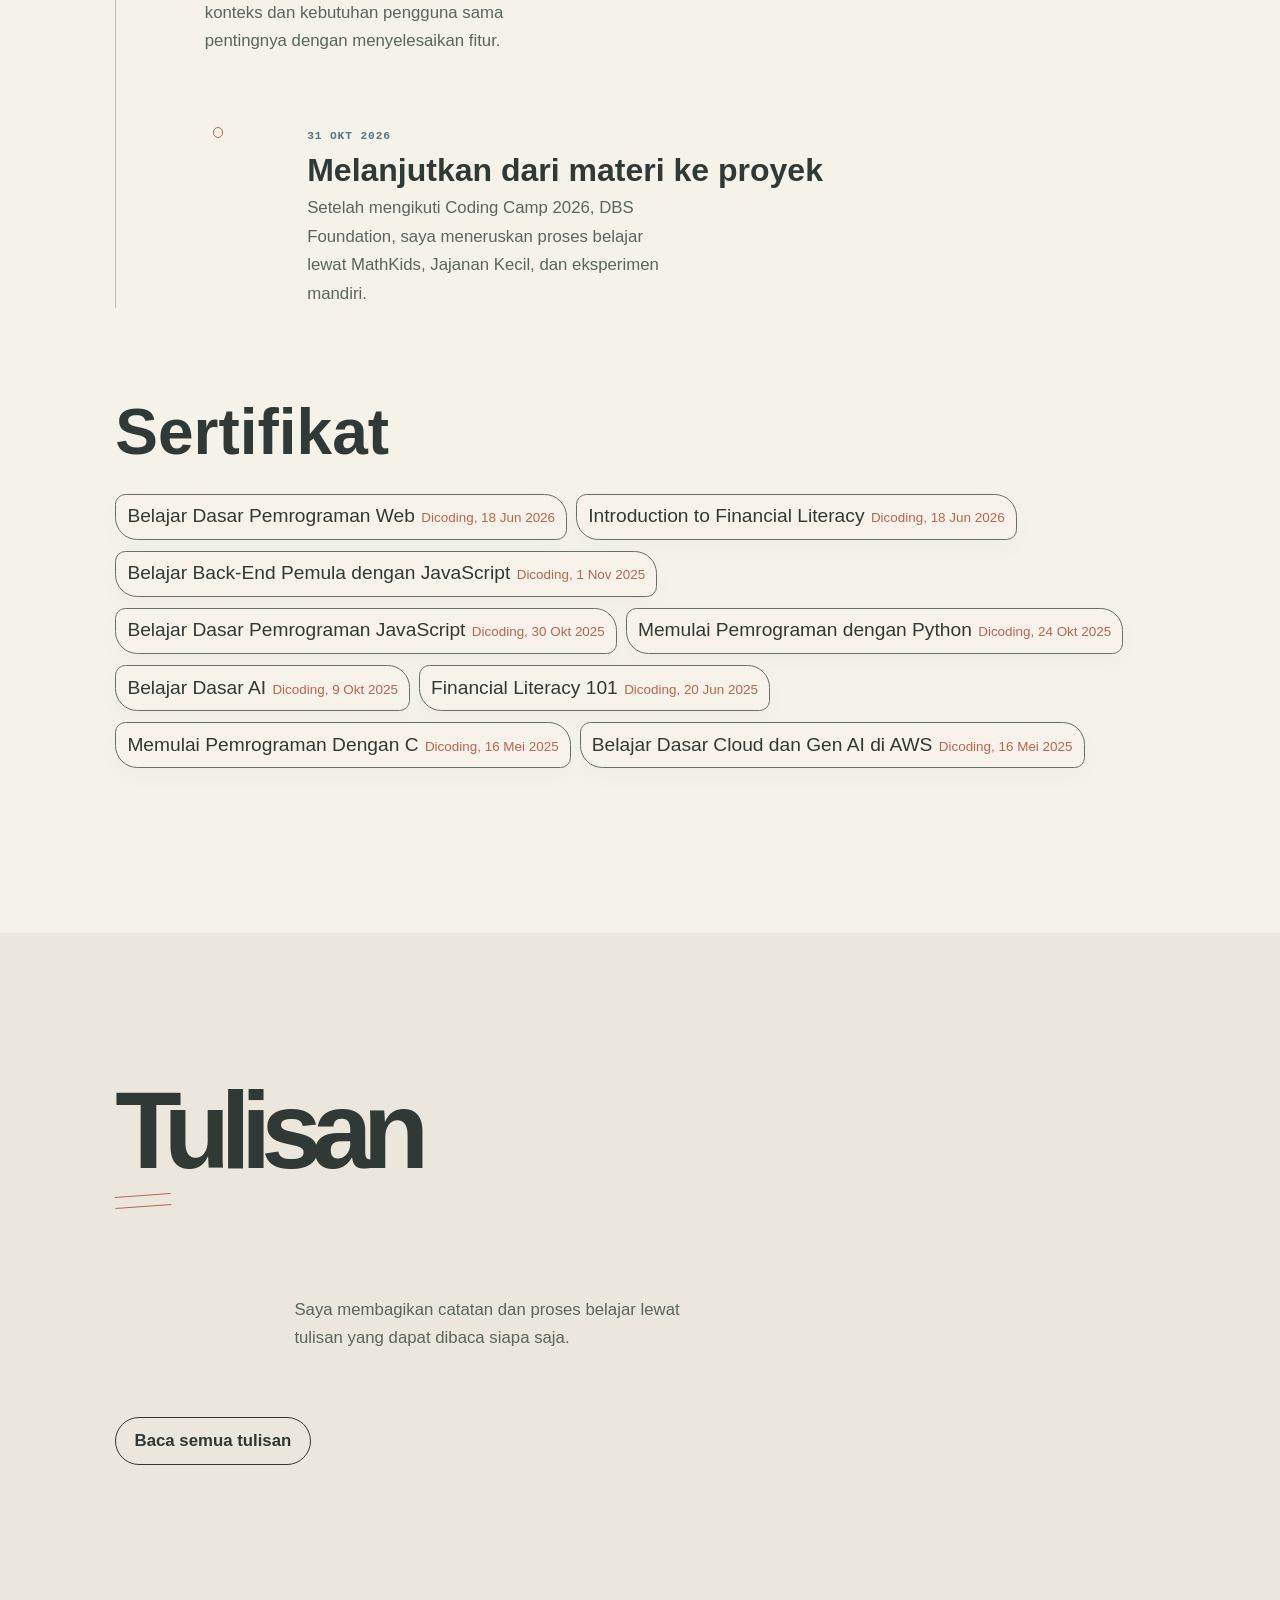
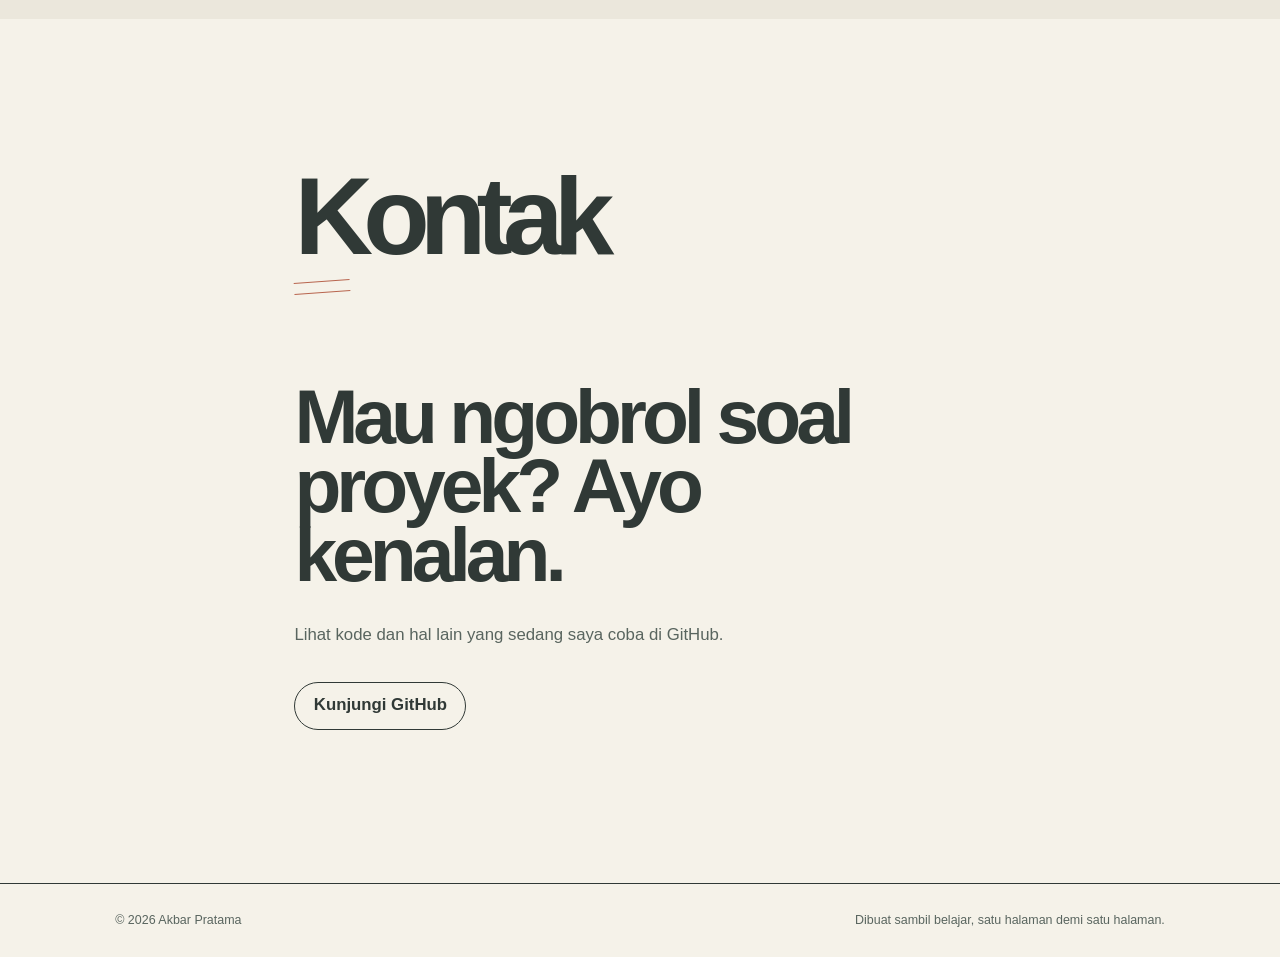
==== commit 056a7c5a: "fix(portfolio): restore previous design and update projects Restore the previous portfolio layout an" ====
--- a/index.html
+++ b/index.html
@@ -1,628 +1,26 @@
 <!DOCTYPE html>
-<html lang="id">
-<head>
-  <meta charset="UTF-8">
-  <meta name="viewport" content="width=device-width, initial-scale=1">
-  <meta name="description" content="Portofolio Akbar Pratama: proyek web, catatan belajar, dan sertifikat yang terverifikasi.">
-  <meta name="theme-color" content="#f4f0e7">
-  <link rel="icon" href="data:image/svg+xml,%3Csvg xmlns='http://www.w3.org/2000/svg' viewBox='0 0 36 36'%3E%3Crect width='36' height='36' rx='18' fill='%232e5945'/%3E%3Ctext x='9' y='25' font-family='Georgia' font-size='24' font-style='italic' fill='%23fbf9f4'%3Ea%3C/text%3E%3C/svg%3E">
-  <title>Akbar Pratama — Portofolio</title>
-  <style>
-    :root {
-      color-scheme: light;
-      --paper: #f4f0e7;
-      --paper-light: #fbf9f4;
-      --ink: #232720;
-      --muted: #656a5f;
-      --green: #2e5945;
-      --green-dark: #1d3d30;
-      --orange: #c7613d;
-      --yellow: #edcc71;
-      --line: #ded8ca;
-      --serif: Georgia, "Times New Roman", serif;
-      --sans: "Segoe UI", Arial, sans-serif;
-    }
-
-    * { box-sizing: border-box; }
-    html { scroll-behavior: smooth; scroll-padding-top: 84px; }
-    body {
-      margin: 0;
-      background: var(--paper);
-      color: var(--ink);
-      font-family: var(--sans);
-      line-height: 1.65;
-    }
-    a { color: inherit; text-decoration: none; }
-    a:focus-visible { outline: 3px solid var(--orange); outline-offset: 4px; }
-    svg { display: block; max-width: 100%; }
-    .wrap { width: min(1120px, calc(100% - 48px)); margin-inline: auto; }
-
-    .site-header {
-      position: sticky;
-      z-index: 5;
-      top: 0;
-      border-bottom: 1px solid rgba(35, 39, 32, .12);
-      background: rgba(244, 240, 231, .94);
-      backdrop-filter: blur(12px);
-    }
-    .nav { min-height: 72px; display: flex; align-items: center; justify-content: space-between; gap: 24px; }
-    .brand { display: inline-flex; align-items: center; gap: 10px; font-size: .9rem; font-weight: 800; letter-spacing: .03em; }
-    .brand-mark {
-      width: 34px;
-      height: 34px;
-      display: grid;
-      place-items: center;
-      border-radius: 50% 44% 48% 42%;
-      background: var(--green);
-      color: var(--paper-light);
-      font-family: var(--serif);
-      font-size: 1.05rem;
-      font-style: italic;
-    }
-    .nav-links { display: flex; align-items: center; gap: 26px; }
-    .nav-links a { color: var(--muted); font-size: .86rem; font-weight: 650; }
-    .nav-links a:hover { color: var(--orange); }
-    .nav-links .nav-contact { color: var(--green); }
-
-    .hero { padding: 78px 0 52px; }
-    .hero-grid { display: grid; grid-template-columns: 1.04fr .96fr; align-items: center; gap: 58px; }
-    .eyebrow {
-      display: flex;
-      align-items: center;
-      gap: 10px;
-      margin: 0 0 19px;
-      color: var(--green);
-      font-size: .73rem;
-      font-weight: 800;
-      letter-spacing: .13em;
-      text-transform: uppercase;
-    }
-    .eyebrow::before { width: 25px; height: 1px; background: var(--orange); content: ""; }
-    h1, h2, h3, p { margin-top: 0; }
-    h1 {
-      max-width: 620px;
-      margin-bottom: 18px;
-      font-family: var(--serif);
-      font-size: clamp(3.2rem, 7vw, 6.1rem);
-      font-weight: 500;
-      letter-spacing: -.075em;
-      line-height: .96;
-    }
-    h1 span { color: var(--green); font-style: italic; }
-    .hero-copy { max-width: 470px; margin-bottom: 24px; color: var(--muted); font-size: 1.02rem; }
-    .hero-copy strong { color: var(--ink); font-weight: 700; }
-    .hero-actions { display: flex; flex-wrap: wrap; align-items: center; gap: 16px; }
-    .button {
-      min-height: 48px;
-      display: inline-flex;
-      align-items: center;
-      justify-content: center;
-      gap: 11px;
-      padding: 0 19px;
-      border: 1px solid var(--green);
-      border-radius: 3px 18px 4px 17px;
-      background: var(--green);
-      color: white;
-      font-size: .88rem;
-      font-weight: 750;
-      transition: transform .18s ease, background .18s ease;
-    }
-    .button:hover { transform: translateY(-2px); background: var(--green-dark); }
-    .text-link { padding: 9px 0; color: var(--green); font-size: .9rem; font-weight: 750; }
-    .text-link span { display: inline-block; margin-left: 4px; transition: transform .18s ease; }
-    .text-link:hover span { transform: translate(3px, -2px); }
-
-    .hero-art {
-      position: relative;
-      min-height: 410px;
-      display: grid;
-      place-items: center;
-      overflow: hidden;
-      border: 1px solid rgba(35, 39, 32, .12);
-      border-radius: 49% 47% 4px 4px;
-      background-color: #e4e6d6;
-      background-image: radial-gradient(rgba(46, 89, 69, .18) .7px, transparent .7px);
-      background-size: 12px 12px;
-    }
-    .art-label {
-      position: absolute;
-      z-index: 1;
-      top: 25px;
-      left: 25px;
-      padding: 6px 11px;
-      border: 1px solid rgba(35, 39, 32, .3);
-      border-radius: 2px 9px 3px 8px;
-      background: var(--paper-light);
-      color: var(--green);
-      font-family: var(--serif);
-      font-size: .88rem;
-      font-style: italic;
-      transform: rotate(-4deg);
-    }
-    .hero-art svg { width: min(100%, 450px); margin-top: 22px; }
-    .art-note {
-      position: absolute;
-      right: 19px;
-      bottom: 24px;
-      color: var(--green-dark);
-      font-family: var(--serif);
-      font-size: .96rem;
-      font-style: italic;
-      transform: rotate(-5deg);
-    }
-    .hero-caption { margin: 13px 0 0; color: var(--muted); font-size: .75rem; text-align: right; }
-
-    .intro-strip { border-top: 1px solid var(--line); border-bottom: 1px solid var(--line); }
-    .intro-strip-inner { min-height: 67px; display: flex; align-items: center; justify-content: space-between; gap: 20px; }
-    .intro-strip p { margin: 0; color: var(--muted); font-family: var(--serif); font-size: 1rem; font-style: italic; }
-    .strip-mark { color: var(--orange); font-size: 1.1rem; }
-
-    .section { padding: 92px 0; }
-    .section-top { display: flex; align-items: end; justify-content: space-between; gap: 30px; margin-bottom: 34px; }
-    .section-top .eyebrow { margin-bottom: 12px; }
-    h2 { margin-bottom: 0; font-family: var(--serif); font-size: clamp(2.4rem, 4vw, 3.6rem); font-weight: 500; letter-spacing: -.06em; line-height: 1.05; }
-    .section-note { max-width: 340px; margin: 0 0 2px; color: var(--muted); font-size: .91rem; }
-
-    .projects { padding-top: 78px; }
-    .project-grid { display: grid; grid-template-columns: 1fr 1fr; gap: 22px; }
-    .project-card {
-      overflow: hidden;
-      border: 1px solid var(--line);
-      border-radius: 5px 25px 5px 5px;
-      background: var(--paper-light);
-      transition: transform .2s ease, box-shadow .2s ease;
-    }
-    .project-card:hover { transform: translateY(-4px); box-shadow: 0 16px 30px rgba(35, 39, 32, .09); }
-    .project-art { min-height: 210px; display: grid; place-items: center; overflow: hidden; }
-    .project-art.math { background: #e8c66f; }
-    .project-art.queue { background: #d7e1d3; }
-    .project-art svg { width: 100%; max-height: 228px; }
-    .project-body { padding: 23px 25px 25px; }
-    .project-kicker { margin-bottom: 8px; color: var(--orange); font-size: .7rem; font-weight: 800; letter-spacing: .12em; text-transform: uppercase; }
-    .project-body h3 { margin-bottom: 8px; font-family: var(--serif); font-size: 1.65rem; font-weight: 500; letter-spacing: -.035em; line-height: 1.15; }
-    .project-body p { min-height: 52px; margin-bottom: 17px; color: var(--muted); font-size: .89rem; }
-    .project-foot { display: flex; align-items: center; justify-content: space-between; gap: 15px; padding-top: 14px; border-top: 1px solid var(--line); }
-    .tags { display: flex; flex-wrap: wrap; gap: 6px; }
-    .tag { padding: 4px 8px; border: 1px solid var(--line); border-radius: 999px; color: var(--muted); font-size: .68rem; }
-    .project-link { flex: 0 0 auto; color: var(--green); font-size: .8rem; font-weight: 800; }
-    .project-link:hover { color: var(--orange); }
-
-    .about-section { background: var(--green-dark); color: var(--paper-light); }
-    .about-grid { display: grid; grid-template-columns: .8fr 1.2fr; align-items: start; gap: 84px; }
-    .about-section .eyebrow { color: var(--yellow); }
-    .about-heading { position: sticky; top: 105px; }
-    .about-heading h2 { max-width: 370px; }
-    .about-copy { max-width: 610px; }
-    .about-copy p { margin-bottom: 16px; color: rgba(251, 249, 244, .79); font-size: 1rem; }
-    .about-copy p:first-child { color: var(--paper-light); font-family: var(--serif); font-size: 1.45rem; line-height: 1.45; }
-    .about-copy p:last-child { margin-bottom: 0; }
-    .about-signoff { display: inline-block; margin-top: 12px; color: var(--yellow); font-family: var(--serif); font-size: 1.15rem; font-style: italic; transform: rotate(-4deg); }
-
-    .notes-grid { display: grid; grid-template-columns: minmax(0, 1fr) minmax(0, 1fr); gap: 54px; }
-    .notes-grid > * { min-width: 0; }
-    .notes-title { margin-bottom: 22px; font-family: var(--serif); font-size: 1.7rem; font-weight: 500; letter-spacing: -.04em; }
-    .timeline { border-top: 1px solid var(--line); }
-    .timeline-item { display: grid; grid-template-columns: 95px 1fr; gap: 18px; padding: 18px 0; border-bottom: 1px solid var(--line); }
-    .timeline-date { padding-top: 3px; color: var(--orange); font-size: .73rem; font-weight: 800; letter-spacing: .04em; }
-    .timeline-item strong { display: block; margin-bottom: 3px; font-size: .95rem; }
-    .timeline-item p { margin: 0; color: var(--muted); font-size: .83rem; }
-    .certificate-carousel { position: relative; min-width: 0; }
-    .certificate-controls { display: flex; justify-content: flex-end; gap: 8px; margin: -8px 0 12px; }
-    .certificate-controls button {
-      width: 38px;
-      height: 38px;
-      display: grid;
-      place-items: center;
-      border: 1px solid var(--line);
-      border-radius: 50%;
-      background: var(--paper-light);
-      color: var(--green);
-      cursor: pointer;
-      font: inherit;
-      font-size: 1.15rem;
-      transition: background .18s ease, color .18s ease, opacity .18s ease;
-    }
-    .certificate-controls button:hover:not(:disabled) { background: var(--green); color: white; }
-    .certificate-controls button:focus-visible { outline: 3px solid var(--orange); outline-offset: 3px; }
-    .certificate-controls button:disabled { cursor: default; opacity: .38; }
-    .certificate-list {
-      display: flex;
-      width: 100%;
-      min-width: 0;
-      gap: 14px;
-      overflow-x: auto;
-      padding: 1px 2px 12px 1px;
-      overscroll-behavior-inline: contain;
-      scroll-behavior: smooth;
-      scroll-snap-type: x mandatory;
-      scrollbar-color: var(--green) var(--line);
-      scrollbar-width: thin;
-    }
-    .certificate {
-      flex: 0 0 calc(50% - 7px);
-      min-height: 176px;
-      display: flex;
-      flex-direction: column;
-      align-items: flex-start;
-      justify-content: space-between;
-      gap: 17px;
-      padding: 17px;
-      border: 1px solid var(--line);
-      border-radius: 4px 15px 4px 4px;
-      background: var(--paper-light);
-      scroll-snap-align: start;
-    }
-    .certificate small { display: block; margin-bottom: 4px; color: var(--orange); font-size: .68rem; font-weight: 800; letter-spacing: .08em; text-transform: uppercase; }
-    .certificate strong { font-family: var(--serif); font-size: 1.02rem; font-weight: 500; line-height: 1.3; }
-    .certificate a { flex: 0 0 auto; color: var(--green); font-size: .78rem; font-weight: 800; }
-    .certificate a:hover { color: var(--orange); }
-    .certificate-position { margin: 2px 0 0; color: var(--muted); font-size: .75rem; text-align: center; }
-    .source-note { margin: 8px 0 0; color: var(--muted); font-size: .75rem; }
-
-    .contact { padding: 0 0 82px; }
-    .contact-card {
-      position: relative;
-      display: flex;
-      align-items: center;
-      justify-content: space-between;
-      gap: 28px;
-      overflow: hidden;
-      padding: 36px 40px;
-      border-radius: 4px 30px 4px 4px;
-      background: var(--orange);
-      color: white;
-    }
-    .contact-card::after {
-      position: absolute;
-      right: 150px;
-      bottom: -96px;
-      width: 220px;
-      height: 220px;
-      border: 1px solid rgba(255,255,255,.32);
-      border-radius: 48% 52% 43% 57%;
-      content: "";
-      transform: rotate(28deg);
-    }
-    .contact-card .eyebrow { color: #ffe8ad; }
-    .contact-card h2 { max-width: 520px; font-size: clamp(2.2rem, 4vw, 3.2rem); }
-    .contact-card p { margin: 8px 0 0; color: rgba(255,255,255,.85); }
-    .contact-card .button { position: relative; z-index: 1; border-color: var(--paper-light); background: var(--paper-light); color: var(--green-dark); }
-    .contact-card .button:hover { background: white; }
-    footer { padding: 19px 0 25px; color: var(--muted); font-size: .77rem; }
-    .footer-inner { display: flex; justify-content: space-between; gap: 16px; }
-
-    @media (max-width: 800px) {
-      .hero-grid { gap: 32px; }
-      .hero-art { min-height: 350px; }
-      .about-grid { gap: 45px; }
-      .section { padding: 72px 0; }
-    }
-    @media (max-width: 620px) {
-      html { scroll-padding-top: 68px; }
-      .wrap { width: min(100% - 34px, 490px); }
-      .nav { min-height: 64px; }
-      .nav-links { gap: 14px; }
-      .nav-links a { font-size: .77rem; }
-      .nav-links a:nth-child(2) { display: none; }
-      .hero { padding: 53px 0 35px; }
-      .hero-grid, .about-grid, .notes-grid { grid-template-columns: 1fr; }
-      .hero-grid { gap: 27px; }
-      h1 { font-size: clamp(3.25rem, 17vw, 5rem); }
-      .hero-art { min-height: 315px; border-radius: 42% 42% 4px 4px; }
-      .hero-art svg { width: min(94%, 370px); }
-      .hero-caption { text-align: left; }
-      .intro-strip-inner { min-height: 59px; }
-      .intro-strip p { font-size: .85rem; }
-      .section { padding: 63px 0; }
-      .section-top { align-items: flex-start; flex-direction: column; gap: 13px; margin-bottom: 25px; }
-      .section-note { max-width: 100%; }
-      .projects { padding-top: 58px; }
-      .project-grid { grid-template-columns: 1fr; gap: 16px; }
-      .project-art { min-height: 190px; }
-      .project-body { padding: 20px; }
-      .project-body p { min-height: 0; }
-      .about-grid { gap: 25px; }
-      .about-heading { position: static; }
-      .about-copy p:first-child { font-size: 1.3rem; }
-      .notes-grid { gap: 42px; }
-      .timeline-item { grid-template-columns: 82px 1fr; gap: 12px; }
-      .certificate-list { gap: 11px; }
-      .certificate-controls { margin-top: -3px; }
-      .certificate { flex-basis: 82%; min-height: 158px; }
-      .contact { padding-bottom: 56px; }
-      .contact-card { align-items: flex-start; flex-direction: column; padding: 27px 23px; }
-      .contact-card::after { right: -118px; }
-      .footer-inner { flex-direction: column; gap: 4px; }
-    }
-    @media (prefers-reduced-motion: reduce) {
-      *, *::before, *::after { scroll-behavior: auto !important; transition-duration: .01ms !important; }
-    }
-  </style>
-</head>
-<body>
-  <header class="site-header">
-    <nav class="nav wrap" aria-label="Navigasi utama">
-      <a class="brand" href="#beranda" aria-label="Akbar Pratama, ke beranda">
-        <span class="brand-mark" aria-hidden="true">a.</span>
-        <span>AKBAR PRATAMA</span>
-      </a>
-      <div class="nav-links">
-        <a href="#karya">Karya</a>
-        <a href="#tentang">Tentang</a>
-        <a href="#catatan">Catatan belajar</a>
-        <a class="nav-contact" href="#kontak">Kontak <span aria-hidden="true">↗</span></a>
-      </div>
-    </nav>
-  </header>
-
-  <main>
-    <section class="hero wrap" id="beranda">
-      <div class="hero-grid">
-        <div>
-          <p class="eyebrow">Halo, saya Akbar</p>
-          <h1>Belajar web,<br>lalu <span>mencoba.</span></h1>
-          <p class="hero-copy"><strong>Siswa SMK yang senang membuat hal kecil jadi berguna.</strong> Saya belajar pemrograman web lewat kelas dan proyek sendiri—masih banyak yang ingin saya coba.</p>
-          <div class="hero-actions">
-            <a class="button" href="#karya">Lihat karya <span aria-hidden="true">↘</span></a>
-            <a class="text-link" href="https://github.com/ap0700698-star" target="_blank" rel="noopener noreferrer">Buka GitHub <span aria-hidden="true">↗</span></a>
-          </div>
-        </div>
-        <div>
-          <div class="hero-art" role="img" aria-label="Ilustrasi meja belajar dengan laptop, tanaman, buku catatan, dan secangkir kopi">
-            <span class="art-label">meja belajar</span>
-            <svg viewBox="0 0 460 355" aria-hidden="true">
-              <path d="M66 297c76-13 238-15 327 1" fill="none" stroke="#1d3d30" stroke-width="4" stroke-linecap="round"/>
-              <path d="M110 300l-9 36m240-37 12 38" fill="none" stroke="#1d3d30" stroke-width="4" stroke-linecap="round"/>
-              <path d="M150 103c0-10 8-18 18-18h150c10 0 18 8 18 18v112H150V103z" fill="#f7f3e8" stroke="#1d3d30" stroke-width="4"/>
-              <path d="M140 215h206l17 20H123l17-20z" fill="#c7613d" stroke="#1d3d30" stroke-width="4" stroke-linejoin="round"/>
-              <rect x="166" y="106" width="154" height="89" rx="4" fill="#d5e0d1"/>
-              <path d="M181 131h45m-45 18h76m-76 18h58" stroke="#2e5945" stroke-width="5" stroke-linecap="round"/>
-              <path d="M224 221h39" stroke="#f4f0e7" stroke-width="4" stroke-linecap="round"/>
-              <path d="M65 252c21-15 61-19 91-8v39H65z" fill="#edcc71" stroke="#1d3d30" stroke-width="4"/>
-              <path d="M76 246c8-26 8-47 1-65m4 30c-19-11-25-24-25-39 18 6 29 18 30 39m-9 14c18-14 32-19 46-17-7 18-23 27-44 28" fill="none" stroke="#2e5945" stroke-width="5" stroke-linecap="round" stroke-linejoin="round"/>
-              <path d="M362 244h44v42h-44z" fill="#fffaf0" stroke="#1d3d30" stroke-width="4"/>
-              <path d="M406 254c19-4 23 25 0 26" fill="none" stroke="#1d3d30" stroke-width="4"/>
-              <path d="M374 235c-9-9 5-12 0-22m16 22c-9-9 5-12 0-22" fill="none" stroke="#c7613d" stroke-width="3" stroke-linecap="round"/>
-              <path d="M109 119l-9-15m251 35 17-11m-14-29 12-10" fill="none" stroke="#c7613d" stroke-width="4" stroke-linecap="round"/>
-              <path d="M94 81c11-10 25-8 31 4-9 10-23 10-31-4z" fill="#fffaf0" stroke="#1d3d30" stroke-width="2"/>
-              <path d="M363 91c9-11 21-12 30-3-7 12-19 15-30 3z" fill="#fffaf0" stroke="#1d3d30" stroke-width="2"/>
-            </svg>
-            <span class="art-note">pelan-pelan, jadi</span>
-          </div>
-          <p class="hero-caption">Sedikit demi sedikit, dari meja belajar.</p>
-        </div>
-      </div>
-    </section>
-
-    <div class="intro-strip">
-      <div class="intro-strip-inner wrap">
-        <p>Belajar dari kelas. Mengerti dengan membuat.</p>
-        <span class="strip-mark" aria-hidden="true">✳</span>
-      </div>
-    </div>
-
-    <section class="section projects wrap" id="karya">
-      <div class="section-top">
-        <div>
-          <p class="eyebrow">Yang pernah saya buat</p>
-          <h2>Dua proyek kecil,<br>banyak pelajaran.</h2>
-        </div>
-        <p class="section-note">Bukan proyek besar—tapi masing-masing memberi saya alasan untuk belajar hal baru.</p>
-      </div>
-      <div class="project-grid">
-        <article class="project-card">
-          <div class="project-art math">
-            <svg viewBox="0 0 600 245" role="img" aria-label="Ilustrasi kartu soal matematika berwarna-warni">
-              <path d="M68 204c108-17 353-16 465 0" fill="none" stroke="#4c4025" stroke-width="3" stroke-linecap="round"/>
-              <g transform="rotate(-8 205 125)">
-                <rect x="100" y="52" width="201" height="137" rx="13" fill="#fff8e4" stroke="#473a22" stroke-width="4"/>
-                <text x="127" y="94" fill="#2e5945" font-family="Georgia,serif" font-size="21">berapa ya?</text>
-                <text x="131" y="151" fill="#c7613d" font-family="Georgia,serif" font-size="47">8 × 4</text>
-              </g>
-              <g transform="rotate(7 390 121)">
-                <rect x="333" y="71" width="152" height="112" rx="13" fill="#2e5945" stroke="#473a22" stroke-width="4"/>
-                <text x="360" y="117" fill="#f7f3e8" font-family="Arial,sans-serif" font-size="15">jawabannya</text>
-                <text x="382" y="158" fill="#edcc71" font-family="Georgia,serif" font-size="39">32!</text>
-              </g>
-              <path d="M477 46l7 16 17 2-13 11 4 16-15-9-14 9 4-16-13-11 17-2 6-16z" fill="#c7613d"/>
-              <circle cx="94" cy="73" r="8" fill="#2e5945"/>
-            </svg>
-          </div>
-          <div class="project-body">
-            <p class="project-kicker">01 · Belajar sambil bermain</p>
-            <h3>MathKids</h3>
-            <p>Latihan matematika untuk anak SD. Ada pilihan kelas dan operasi hitung, skor, serta papan peringkat.</p>
-            <div class="project-foot">
-              <div class="tags"><span class="tag">JavaScript</span><span class="tag">HTML</span><span class="tag">CSS</span></div>
-              <a class="project-link" href="https://matematika-b4r.pages.dev" target="_blank" rel="noopener noreferrer">Coba ↗</a>
-            </div>
-          </div>
-        </article>
-        <article class="project-card">
-          <div class="project-art queue">
-            <svg viewBox="0 0 600 245" role="img" aria-label="Ilustrasi tiga jajanan tradisional di atas piring">
-              <path d="M82 203c112-13 331-14 445 0" fill="none" stroke="#314636" stroke-width="3" stroke-linecap="round"/>
-              <ellipse cx="300" cy="164" rx="174" ry="42" fill="#fffaf0" stroke="#314636" stroke-width="4"/>
-              <ellipse cx="300" cy="153" rx="156" ry="31" fill="#dce8d7" stroke="#314636" stroke-width="3"/>
-              <g transform="translate(175 95)">
-                <rect width="74" height="57" rx="28" fill="#91a85a" stroke="#314636" stroke-width="4"/>
-                <path d="M18 25c12-15 27-15 39 0-10 15-28 17-39 0z" fill="#c7613d"/>
-                <circle cx="37" cy="25" r="7" fill="#edcc71"/>
-              </g>
-              <g transform="translate(260 82)">
-                <rect width="82" height="67" rx="31" fill="#edcc71" stroke="#314636" stroke-width="4"/>
-                <path d="M9 34c20-14 43-14 64 0" fill="none" stroke="#c7613d" stroke-width="5" stroke-linecap="round"/>
-                <path d="M20 20c12 7 28 7 42 0" fill="none" stroke="#fffaf0" stroke-width="4" stroke-linecap="round"/>
-              </g>
-              <g transform="translate(353 100)">
-                <rect width="72" height="52" rx="25" fill="#b86c45" stroke="#314636" stroke-width="4"/>
-                <path d="M15 26h42" stroke="#edcc71" stroke-width="6" stroke-linecap="round"/>
-                <circle cx="20" cy="26" r="4" fill="#fffaf0"/>
-                <circle cx="52" cy="26" r="4" fill="#fffaf0"/>
-              </g>
-              <path d="M113 82c10-13 25-14 36-3-8 14-23 17-36 3z" fill="#c7613d"/>
-              <circle cx="469" cy="73" r="18" fill="#edcc71" stroke="#314636" stroke-width="3"/>
-              <path d="M463 73l5 5 10-12" fill="none" stroke="#1d3d30" stroke-width="3" stroke-linecap="round" stroke-linejoin="round"/>
-            </svg>
-          </div>
-          <div class="project-body">
-            <p class="project-kicker">02 · Jajanan rumahan</p>
-            <h3>Jajanan Kecil — UMKM</h3>
-            <p>Website pemesanan jajanan tradisional dengan katalog produk, keranjang, dan pengiriman pesanan lewat WhatsApp.</p>
-            <div class="project-foot">
-              <div class="tags"><span class="tag">JavaScript</span><span class="tag">HTML</span><span class="tag">CSS</span></div>
-              <a class="project-link" href="https://umkm-8ob.pages.dev" target="_blank" rel="noopener noreferrer">Coba ↗</a>
-            </div>
-          </div>
-        </article>
-      </div>
-    </section>
-
-    <section class="section about-section" id="tentang">
-      <div class="about-grid wrap">
-        <div class="about-heading">
-          <p class="eyebrow">Sedikit tentang saya</p>
-          <h2>Saya lebih suka belajar dengan membuat.</h2>
-        </div>
-        <div class="about-copy">
-          <p>Saya Akbar Pratama, siswa SMK Putra Anda yang sedang belajar pemrograman web.</p>
-          <p>Biasanya saya mulai dari hal sederhana: coba satu fitur, lihat apa yang belum jalan, lalu cari tahu kenapa. MathKids dan website UMKM Jajanan Kecil tumbuh dari kebiasaan itu.</p>
-          <p>Di luar proyek, saya belajar lewat kelas Dicoding. Halaman ini juga jadi catatan kecil—tentang apa yang sudah saya pelajari, dan apa yang ingin saya lanjutkan.</p>
-          <span class="about-signoff">Senang berkenalan!</span>
-        </div>
-      </div>
-    </section>
-
-    <section class="section wrap" id="catatan">
-      <div class="section-top">
-        <div>
-          <p class="eyebrow">Belajar itu berproses</p>
-          <h2>Catatan perjalanan.</h2>
-        </div>
-        <p class="section-note">Yang saya tampilkan di sini adalah kelas dan program yang terkonfirmasi lewat email Dicoding.</p>
-      </div>
-      <div class="notes-grid">
-        <div>
-          <h3 class="notes-title">Beberapa titik penting</h3>
-          <div class="timeline">
-            <article class="timeline-item">
-              <span class="timeline-date">18 JUN 2026</span>
-              <div><strong>Belajar Dasar Pemrograman Web</strong><p>Sertifikat kelulusan dikirim oleh Dicoding.</p></div>
-            </article>
-            <article class="timeline-item">
-              <span class="timeline-date">18 JUN 2026</span>
-              <div><strong>Introduction to Financial Literacy</strong><p>Sertifikat kelulusan dikirim oleh Dicoding.</p></div>
-            </article>
-            <article class="timeline-item">
-              <span class="timeline-date">31 OKT 2026</span>
-              <div><strong>Coding Camp 2026 · DBS Foundation</strong><p>Program belajar berakhir. Saya lanjut belajar lewat proyek sendiri.</p></div>
-            </article>
-          </div>
-        </div>
-        <div>
-          <h3 class="notes-title">Sertifikat</h3>
-          <div class="certificate-carousel" aria-label="Sertifikat Akbar Pratama">
-            <div class="certificate-controls">
-              <button type="button" class="certificate-prev" aria-label="Lihat sertifikat sebelumnya" aria-controls="certificate-list" disabled>←</button>
-              <button type="button" class="certificate-next" aria-label="Lihat sertifikat berikutnya" aria-controls="certificate-list">→</button>
-            </div>
-            <div class="certificate-list" id="certificate-list" tabindex="0" aria-label="Daftar sertifikat, geser ke kiri atau kanan">
-            <article class="certificate">
-              <div><small>Dicoding · 18 Juni 2026</small><strong>Belajar Dasar Pemrograman Web</strong></div>
-              <a href="https://www.dicoding.com/academies/123/certificates/4182108" target="_blank" rel="noopener noreferrer">Lihat ↗</a>
-            </article>
-            <article class="certificate">
-              <div><small>Dicoding · 18 Juni 2026</small><strong>Introduction to Financial Literacy</strong></div>
-              <a href="https://www.dicoding.com/academies/905/certificates/4182108" target="_blank" rel="noopener noreferrer">Lihat ↗</a>
-            </article>
-            <article class="certificate">
-              <div><small>Dicoding · 1 November 2025</small><strong>Belajar Back-End Pemula dengan JavaScript</strong></div>
-              <a href="https://www.dicoding.com/certificates/QLZ99V0W7Z5D" target="_blank" rel="noopener noreferrer">Lihat ↗</a>
-            </article>
-            <article class="certificate">
-              <div><small>Dicoding · 30 Oktober 2025</small><strong>Belajar Dasar Pemrograman JavaScript</strong></div>
-              <a href="https://www.dicoding.com/certificates/4EXG172WDPRL" target="_blank" rel="noopener noreferrer">Lihat ↗</a>
-            </article>
-            <article class="certificate">
-              <div><small>Dicoding · 24 Oktober 2025</small><strong>Memulai Pemrograman dengan Python</strong></div>
-              <a href="https://www.dicoding.com/certificates/98XW057WLXM3" target="_blank" rel="noopener noreferrer">Lihat ↗</a>
-            </article>
-            <article class="certificate">
-              <div><small>Dicoding · 9 Oktober 2025</small><strong>Belajar Dasar AI</strong></div>
-              <a href="https://www.dicoding.com/certificates/53XE1Q7LVZRN" target="_blank" rel="noopener noreferrer">Lihat ↗</a>
-            </article>
-            <article class="certificate">
-              <div><small>Dicoding · 20 Juni 2025</small><strong>Financial Literacy 101</strong></div>
-              <a href="https://www.dicoding.com/certificates/MEPJO965LZ3V" target="_blank" rel="noopener noreferrer">Lihat ↗</a>
-            </article>
-            <article class="certificate">
-              <div><small>Dicoding · 16 Mei 2025</small><strong>Memulai Pemrograman Dengan C</strong></div>
-              <a href="https://www.dicoding.com/certificates/N9ZONY1D6XG5" target="_blank" rel="noopener noreferrer">Lihat ↗</a>
-            </article>
-            <article class="certificate">
-              <div><small>Dicoding · 16 Mei 2025</small><strong>Belajar Dasar Cloud dan Gen AI di AWS</strong></div>
-              <a href="https://www.dicoding.com/certificates/0LZ0Y48W3X65" target="_blank" rel="noopener noreferrer">Lihat ↗</a>
-            </article>
-            </div>
-            <p class="certificate-position" aria-live="polite"></p>
-          </div>
-          <p class="source-note">Geser kartu atau gunakan tombol panah untuk melihat semua sertifikat.</p>
-        </div>
-      </div>
-    </section>
-
-    <section class="contact wrap" id="kontak">
-      <div class="contact-card">
-        <div>
-          <p class="eyebrow">Mau ngobrol soal proyek?</p>
-          <h2>Saya terbuka untuk kenalan dan belajar bareng.</h2>
-          <p>Lihat kode dan hal lain yang sedang saya coba di GitHub.</p>
-        </div>
-        <a class="button" href="https://github.com/ap0700698-star" target="_blank" rel="noopener noreferrer">Kunjungi GitHub <span aria-hidden="true">↗</span></a>
-      </div>
-    </section>
-  </main>
-
-  <footer>
-    <div class="footer-inner wrap">
-      <span>© <span id="year">2026</span> Akbar Pratama</span>
-      <span>Dibuat sambil belajar, satu halaman demi satu halaman.</span>
-    </div>
-  </footer>
-  <script>
-    document.getElementById("year").textContent = new Date().getFullYear();
-
-    const certificateList = document.getElementById("certificate-list");
-    const certificateCards = [...certificateList.querySelectorAll(".certificate")];
-    const previousCertificate = document.querySelector(".certificate-prev");
-    const nextCertificate = document.querySelector(".certificate-next");
-    const certificatePosition = document.querySelector(".certificate-position");
-
-    function updateCertificateControls() {
-      const maxScroll = certificateList.scrollWidth - certificateList.clientWidth;
-      const trackLeft = certificateList.getBoundingClientRect().left;
-      const currentIndex = certificateCards.reduce((visibleIndex, card, index) => (
-        card.getBoundingClientRect().left <= trackLeft + 8
-          ? index
-          : visibleIndex
-      ), 0);
-
-      previousCertificate.disabled = certificateList.scrollLeft <= 2;
-      nextCertificate.disabled = certificateList.scrollLeft >= maxScroll - 2;
-      certificatePosition.textContent = `Sertifikat ${currentIndex + 1} dari ${certificateCards.length}`;
-    }
-
-    function moveCertificateList(direction) {
-      const card = certificateCards[0];
-      const gap = Number.parseFloat(getComputedStyle(certificateList).columnGap) || 0;
-      certificateList.scrollBy({ left: direction * (card.getBoundingClientRect().width + gap), behavior: "smooth" });
-    }
-
-    previousCertificate.addEventListener("click", () => moveCertificateList(-1));
-    nextCertificate.addEventListener("click", () => moveCertificateList(1));
-    certificateList.addEventListener("scroll", updateCertificateControls, { passive: true });
-    window.addEventListener("resize", updateCertificateControls);
-    updateCertificateControls();
-  </script>
-</body>
-</html>
+<html lang="id"><head><meta charset="UTF-8"><meta name="viewport" content="width=device-width,initial-scale=1">
+<meta name="description" content="Portofolio Akbar Pratama, siswa SMK yang belajar HTML, CSS, PHP, JavaScript, dan Python lewat kelas dan proyek."><meta name="theme-color" content="#f8f8f5"><title>Akbar Pratama — Belajar web, lalu mencoba.</title>
+<link rel="icon" href="data:image/svg+xml,%3Csvg xmlns='http://www.w3.org/2000/svg' viewBox='0 0 48 48'%3E%3Crect width='48' height='48' fill='%23f8f8f5'/%3E%3Ctext x='24' y='38' font-size='36' text-anchor='middle' font-family='Arial' font-weight='900' fill='%23212b2e'%3EA%3C/text%3E%3C/svg%3E"><link rel="preconnect" href="https://fonts.googleapis.com"><link rel="preconnect" href="https://fonts.gstatic.com" crossorigin>
+<link href="https://fonts.googleapis.com/css2?family=Bricolage+Grotesque:opsz,wdth,wght@12..96,75..100,200..800&display=swap" rel="stylesheet"><link rel="stylesheet" href="tema.css"></head><body>
+<nav aria-label="Navigasi utama"><a href="#top"><b>Akbar Pratama</b></a><div class="nl"><a class="ln" href="#karya">Karya</a><a class="ln" href="#skill">Skill</a><a class="ln" href="#tentang">Tentang</a><a class="ln" href="#catatan">Perjalanan</a><a class="ln" href="writings.html">Tulisan</a></div></nav>
+<header class="hero" id="top"><p class="top">Portofolio siswa SMK Putra Anda</p><h1 id="nm">Akbar Pratama</h1>
+<div class="hb"><p class="lede"><b>Belajar web, lalu mencoba.</b> Saya siswa SMK yang senang membuat hal kecil jadi berguna. Saya belajar pemrograman web lewat kelas dan proyek sendiri, dan masih banyak yang ingin saya coba.</p>
+<div class="acts"><a class="bt" href="#karya">Lihat karya</a><a class="ln" href="https://github.com/ap0700698-star" target="_blank" rel="noopener noreferrer">GitHub</a><a class="ln" href="writings.html">Baca tulisan</a></div></div></header>
+<div class="mq" aria-hidden="true"><span>Masih belajar. Masih mencoba. Masih belajar. Masih mencoba. Masih belajar. Masih mencoba. Masih belajar. Masih mencoba. </span></div>
+<section class="sec inv" id="karya"><h2>Karya</h2><a class="pr" href="https://matematika-b4r.pages.dev" target="_blank" rel="noopener noreferrer"><h3>MathKids</h3><p>Latihan matematika interaktif untuk anak SD. Pilih kelas dan operasi hitung, kumpulkan skor, dan bersaing di papan peringkat.</p><p class="tg">Belajar sambil bermain. JavaScript, HTML, CSS</p><span class="ex" aria-hidden="true">8×4=32</span></a><a class="pr" href="https://umkm-8ob.pages.dev" target="_blank" rel="noopener noreferrer"><h3>Jajanan Kecil — UMKM</h3><p>Website pemesanan jajanan tradisional dengan katalog produk, keranjang, dan pengiriman pesanan lewat WhatsApp.</p><p class="tg">Jajanan rumahan. JavaScript, HTML, CSS</p><span class="ex" aria-hidden="true">Klepon</span></a></section>
+<section class="sec" id="skill"><h2>Skill</h2><div class="skl"><div class="sk"><h3>HTML</h3><p>Tulang halaman. Saya pakai untuk menyusun isi supaya rapi dan gampang dibaca, termasuk di portofolio ini, MathKids, dan Jajanan Kecil.</p></div><div class="sk"><h3>CSS</h3><p>Yang membuat tampilan enak dilihat. Saya berlatih bikin halaman yang pas di HP maupun komputer, lengkap dengan transisi dan animasi kecil.</p></div><div class="sk"><h3>PHP</h3><p>Bahasa sisi server untuk form, login, dan sambungan ke database. Masih tahap belajar, untuk melengkapi sisi tampilan.</p></div><div class="sk"><h3>JavaScript</h3><p>Bikin halaman bisa diajak main. Dipakai untuk soal dan skor di MathKids, serta katalog dan keranjang di Jajanan Kecil.</p></div><div class="sk"><h3>Python</h3><p>Dasarnya saya pelajari lewat kelas Dicoding. Melatih saya memecah masalah jadi langkah kecil.</p></div></div></section>
+<section class="sec inv" id="tentang"><h2>Tentang</h2><div class="ab"><p>Saya Akbar Pratama, siswa SMK Putra Anda yang menekuni pemrograman web. Ketertarikan saya tumbuh dari rasa ingin tahu tentang bagaimana sebuah halaman bisa terasa jelas, responsif, dan benar-benar membantu orang yang menggunakannya.</p>
+ <p>Saya membangun fondasi melalui kelas Dicoding dan latihan mandiri: mulai dari HTML, CSS, dan JavaScript, lalu menjelajahi Python, C, back-end, cloud, dan AI. Setiap materi memberi saya cara pandang baru—bukan hanya bagaimana menulis kode, tetapi juga bagaimana memecah masalah menjadi langkah yang bisa diuji.</p>
+ <p>Pelajaran itu saya bawa ke proyek kecil. MathKids mengubah latihan berhitung menjadi pengalaman interaktif; Jajanan Kecil membantu saya berlatih menyusun katalog dan alur pemesanan yang mudah dipahami. Dari keduanya, saya belajar bahwa fitur yang berguna berawal dari tujuan yang sederhana, lalu menjadi lebih baik lewat percobaan, evaluasi, dan perbaikan.</p>
+ <p>Perjalanan saya masih di tahap awal, dan justru itu yang membuat saya bersemangat. Saya ingin terus memperkuat dasar, menyelesaikan lebih banyak proyek, dan belajar bekerja dengan standar yang lebih matang—satu masalah nyata dan satu iterasi pada satu waktu.</p><span class="sign">Senang berkenalan!</span></div></section>
+<section class="sec" id="catatan"><h2>Perjalanan</h2><div class="tl"><div class="ti"><time>16 Mei 2025</time><b>Mengenal pemrograman, cloud, dan AI</b><p>Menyelesaikan materi dasar C serta pengenalan cloud dan generative AI di AWS. Dari sini, saya mulai melihat luasnya hal yang bisa dibangun dengan teknologi.</p></div><div class="ti"><time>20 Jun 2025</time><b>Belajar di luar baris kode</b><p>Materi literasi finansial mengingatkan saya bahwa keterampilan teknologi juga perlu berjalan bersama pemahaman tentang keputusan dan kebutuhan sehari-hari.</p></div><div class="ti"><time>Okt–Nov 2025</time><b>Memperluas fondasi teknis</b><p>Mempelajari Python dan JavaScript, termasuk dasar back-end. Saya mulai menghubungkan konsep-konsep yang sebelumnya dipelajari secara terpisah.</p></div><div class="ti"><time>18 Jun 2026</time><b>Memperkuat dasar pemrograman web</b><p>Menyelesaikan kelas Belajar Dasar Pemrograman Web dan merapikan pemahaman tentang fondasi yang saya gunakan saat membangun antarmuka.</p></div><div class="ti"><time>18 Jun 2026</time><b>Introduction to Financial Literacy</b><p>Melanjutkan belajar lintas bidang: memahami konteks dan kebutuhan pengguna sama pentingnya dengan menyelesaikan fitur.</p></div><div class="ti"><time>31 Okt 2026</time><b>Melanjutkan dari materi ke proyek</b><p>Setelah mengikuti Coding Camp 2026, DBS Foundation, saya meneruskan proses belajar lewat MathKids, Jajanan Kecil, dan eksperimen mandiri.</p></div></div><h3 class="sub">Sertifikat</h3><ul class="cs"><li><a href="https://www.dicoding.com/academies/123/certificates/4182108" target="_blank" rel="noopener noreferrer">Belajar Dasar Pemrograman Web<small>Dicoding, 18 Jun 2026</small></a></li><li><a href="https://www.dicoding.com/academies/905/certificates/4182108" target="_blank" rel="noopener noreferrer">Introduction to Financial Literacy<small>Dicoding, 18 Jun 2026</small></a></li><li><a href="https://www.dicoding.com/certificates/QLZ99V0W7Z5D" target="_blank" rel="noopener noreferrer">Belajar Back-End Pemula dengan JavaScript<small>Dicoding, 1 Nov 2025</small></a></li><li><a href="https://www.dicoding.com/certificates/4EXG172WDPRL" target="_blank" rel="noopener noreferrer">Belajar Dasar Pemrograman JavaScript<small>Dicoding, 30 Okt 2025</small></a></li><li><a href="https://www.dicoding.com/certificates/98XW057WLXM3" target="_blank" rel="noopener noreferrer">Memulai Pemrograman dengan Python<small>Dicoding, 24 Okt 2025</small></a></li><li><a href="https://www.dicoding.com/certificates/53XE1Q7LVZRN" target="_blank" rel="noopener noreferrer">Belajar Dasar AI<small>Dicoding, 9 Okt 2025</small></a></li><li><a href="https://www.dicoding.com/certificates/MEPJO965LZ3V" target="_blank" rel="noopener noreferrer">Financial Literacy 101<small>Dicoding, 20 Jun 2025</small></a></li><li><a href="https://www.dicoding.com/certificates/N9ZONY1D6XG5" target="_blank" rel="noopener noreferrer">Memulai Pemrograman Dengan C<small>Dicoding, 16 Mei 2025</small></a></li><li><a href="https://www.dicoding.com/certificates/0LZ0Y48W3X65" target="_blank" rel="noopener noreferrer">Belajar Dasar Cloud dan Gen AI di AWS<small>Dicoding, 16 Mei 2025</small></a></li></ul></section>
+<section class="sec inv" id="writing"><h2>Tulisan</h2><div class="wl" id="wl"><p class="note">Saya membagikan catatan dan proses belajar lewat tulisan yang dapat dibaca siapa saja.</p></div><a class="bt" href="writings.html">Baca semua tulisan</a></section>
+<section class="sec" id="kontak"><h2>Kontak</h2><p class="big">Mau ngobrol soal proyek? Ayo kenalan.</p><p>Lihat kode dan hal lain yang sedang saya coba di GitHub.</p><a class="bt" href="https://github.com/ap0700698-star" target="_blank" rel="noopener noreferrer">Kunjungi GitHub</a></section>
+<footer><span>© <span id="yr">2026</span> Akbar Pratama</span><span>Dibuat sambil belajar, satu halaman demi satu halaman.</span></footer>
+<script src="api-config.js"></script><script src="tema.js"></script>
+<script>
+(async()=>{try{const r=await fetch(window.WRITING_API,{cache:"no-store"});if(!r.ok)return;const p=await r.json();if(!Array.isArray(p)||!p.length)return;
+const w=document.getElementById("wl");w.replaceChildren();p.slice(0,3).forEach(x=>{const a=document.createElement("a");a.className="wi";a.href="writings.html#"+encodeURIComponent(x.id);
+const s=document.createElement("small");s.textContent=[x.tag,x.date,x.author&&"oleh "+x.author].filter(Boolean).join(", ")||"Catatan";const h=document.createElement("h3");h.textContent=x.title||"Tanpa judul";const q=document.createElement("p");q.textContent=x.excerpt||"";a.append(s,h,q);w.append(a)});scan(w)}catch(e){}})();
+</script></body></html>
--- a/tema.css
+++ b/tema.css
@@ -0,0 +1,645 @@
+:root {
+  --canvas: #f5f2e9;
+  --canvas-2: #ebe7dc;
+  --surface: #fcfaf5;
+  --surface-2: #f7f3ea;
+  --ink: #303936;
+  --ink-2: #59655f;
+  --ink-3: #7c877f;
+  --line: #bbbcb2;
+  --line-dark: #647067;
+  --moss: #526b5b;
+  --moss-pale: #d3ded2;
+  --blue: #557488;
+  --blue-pale: #d5e0e5;
+  --clay: #b8654e;
+  --clay-pale: #ead2c8;
+  --mustard: #c5974e;
+  --mustard-pale: #eddfbd;
+  --lilac: #81748a;
+  --lilac-pale: #ddd6df;
+  --rose: #a87978;
+  --shadow: rgba(38, 50, 49, .12);
+  --display: "Manrope", "Helvetica Neue", Arial, sans-serif;
+  --serif: "Newsreader", Georgia, "Times New Roman", serif;
+  --mono: "SFMono-Regular", Consolas, monospace;
+  --ease: cubic-bezier(.22, .78, .2, 1);
+}
+
+* { box-sizing: border-box; margin: 0; padding: 0; }
+html { scroll-behavior: smooth; scroll-padding-top: 5rem; }
+body {
+  overflow-x: hidden;
+  color: var(--ink);
+  background: var(--canvas);
+  font: 400 1.05rem/1.7 var(--display);
+  text-rendering: optimizeLegibility;
+}
+.skip-link {
+  position: fixed;
+  z-index: 100;
+  top: .75rem;
+  left: .75rem;
+  padding: .65rem .9rem;
+  border: 1px solid var(--ink);
+  border-radius: .35rem;
+  background: var(--surface);
+  font-weight: 800;
+  transform: translateY(-180%);
+  transition: transform .25s var(--ease);
+}
+.skip-link:focus { transform: translateY(0); }
+body::before {
+  position: fixed;
+  z-index: 30;
+  top: 0;
+  left: 0;
+  width: var(--scroll, 0%);
+  height: 3px;
+  background: var(--clay);
+  content: "";
+  pointer-events: none;
+}
+body::after {
+  position: fixed;
+  z-index: -1;
+  top: var(--cursor-y, 0);
+  left: var(--cursor-x, 0);
+  width: 18rem;
+  height: 18rem;
+  border: 1px solid rgba(85, 116, 136, .13);
+  border-radius: 50%;
+  content: "";
+  opacity: .7;
+  pointer-events: none;
+  transform: translate(-50%, -50%);
+  transition: top .45s ease-out, left .45s ease-out;
+}
+a { color: inherit; text-decoration: none; }
+button, input, textarea { font: inherit; }
+::selection { color: var(--surface); background: var(--blue); }
+:focus-visible { outline: 3px solid var(--clay); outline-offset: 5px; }
+
+nav {
+  position: sticky;
+  z-index: 20;
+  top: 0;
+  display: flex;
+  align-items: center;
+  justify-content: space-between;
+  gap: 1rem;
+  min-height: 4.75rem;
+  padding: .8rem clamp(1.1rem, 6vw, 6.5rem);
+  border-bottom: 1px solid rgba(100, 112, 103, .38);
+  background: rgba(241, 238, 230, .94);
+  backdrop-filter: blur(14px);
+}
+nav > a:first-child {
+  display: flex;
+  align-items: center;
+  gap: .7rem;
+  font-size: .78rem;
+  font-weight: 800;
+  letter-spacing: .12em;
+  text-transform: uppercase;
+}
+nav > a:first-child::before {
+  display: inline-flex;
+  align-items: center;
+  justify-content: center;
+  width: 2rem;
+  height: 2rem;
+  place-items: center;
+  border: 1px solid var(--ink);
+  border-radius: 50%;
+  color: var(--surface);
+  background: var(--moss);
+  content: "A";
+  font-family: var(--serif);
+  font-size: 1.05rem;
+  transition: border-radius .35s var(--ease), transform .35s var(--ease), background .25s;
+}
+nav > a:first-child:hover::before {
+  border-radius: 35% 65% 58% 42%;
+  background: var(--clay);
+  transform: rotate(-12deg);
+}
+nav .nl { display: flex; flex-wrap: wrap; justify-content: flex-end; gap: .25rem .9rem; }
+.ln { position: relative; font-size: .78rem; font-weight: 800; }
+.ln::after {
+  position: absolute;
+  right: 0;
+  bottom: -.3rem;
+  left: 0;
+  height: 1px;
+  background: var(--clay);
+  content: "";
+  transform: scaleX(0);
+  transform-origin: right;
+  transition: transform .3s var(--ease);
+}
+.ln:hover::after, .ln.on::after { transform: scaleX(1); transform-origin: left; }
+
+.hero {
+  position: relative;
+  min-height: min(57rem, calc(100svh - 5rem));
+  padding: clamp(3rem, 7vw, 6.5rem) clamp(1.1rem, 9vw, 10rem) 4rem;
+  border-bottom: 1px solid var(--line);
+  overflow: hidden;
+}
+.hero-mark {
+  position: absolute;
+  top: 3rem;
+  right: clamp(1.1rem, 9vw, 10rem);
+  color: var(--clay);
+  font: 800 .7rem/1.35 var(--mono);
+  letter-spacing: .12em;
+  text-align: right;
+}
+.hero-mark span { color: var(--ink-3); }
+.hero::before {
+  position: absolute;
+  top: 0;
+  right: clamp(9rem, 18vw, 18rem);
+  width: 1px;
+  height: 100%;
+  border: 0;
+  background: rgba(100,112,103,.42);
+  content: "";
+  opacity: .8;
+  animation: rail-fade 5s ease-in-out infinite;
+}
+.hero::after {
+  position: absolute;
+  right: calc(clamp(9rem, 18vw, 18rem) - .34rem);
+  bottom: 18%;
+  width: .68rem;
+  height: .68rem;
+  border: 1px solid var(--clay);
+  border-radius: 50%;
+  background: var(--canvas);
+  content: "";
+  opacity: .9;
+  animation: rail-dot 4.8s ease-in-out infinite;
+}
+@keyframes rail-fade {
+  50% { opacity: .38; }
+}
+@keyframes rail-dot {
+  50% { bottom: 32%; transform: scale(.72); }
+}
+.hero-note {
+  display: flex;
+  flex-direction: column;
+  gap: .25rem;
+  min-width: 13rem;
+  padding-left: 1rem;
+  border-left: 1px solid var(--clay);
+  color: var(--ink);
+}
+.note-label, .note-line, .section-kicker, .sk-index, .sk-use {
+  color: var(--clay);
+  font: 800 .65rem/1.4 var(--mono);
+  letter-spacing: .09em;
+  text-transform: uppercase;
+}
+.hero-note strong { font: 700 1rem/1.15 var(--display); }
+.hero-note .note-line { color: var(--blue); }
+.hero-scroll {
+  position: absolute;
+  right: clamp(1.1rem, 9vw, 10rem);
+  bottom: 4.2rem;
+  color: var(--ink-3);
+  font: 800 .62rem/1 var(--mono);
+  letter-spacing: .1em;
+  writing-mode: vertical-rl;
+}
+@keyframes orbiting-blob {
+  50% { border-radius: 58% 42% 55% 45%; transform: translate(-2rem, 1.2rem) rotate(13deg); }
+}
+@keyframes orbiting-dot {
+  50% { transform: translate(-1rem, -2rem) scale(1.18); }
+}
+.top {
+  display: flex;
+  align-items: center;
+  gap: .7rem;
+  max-width: 35ch;
+  color: var(--moss);
+  font: 800 .7rem/1.3 var(--mono);
+  letter-spacing: .13em;
+  text-transform: uppercase;
+}
+.top::before { width: 2.8rem; height: 1px; background: var(--clay); content: ""; animation: ink-stretch 3.8s ease-in-out infinite; }
+#nm {
+  position: relative;
+  z-index: 1;
+  max-width: 9ch;
+  margin: clamp(2.5rem, 6vw, 5rem) 0 2.4rem;
+  font: 800 clamp(4.2rem, 10.5vw, 10.5rem)/.82 var(--display);
+  letter-spacing: -.075em;
+}
+#nm::after {
+  position: absolute;
+  right: 8%;
+  bottom: -.35rem;
+  width: 5.5rem;
+  height: .7rem;
+  border-top: 1px solid var(--clay);
+  border-bottom: 1px solid var(--clay);
+  content: "";
+  transform: rotate(-5deg);
+}
+#nm .r { display: block; overflow: hidden; padding-bottom: .12em; }
+#nm .r:last-child { margin-left: clamp(2.5rem, 8vw, 8rem); color: var(--blue); }
+#nm .c {
+  display: inline-block;
+  transform: translateY(120%) rotate(5deg);
+  animation: letter-arrive .8s var(--ease) forwards;
+  animation-delay: calc(var(--i) * 55ms + 100ms);
+}
+@keyframes letter-arrive { to { transform: none; } }
+@keyframes ink-stretch {
+  0%, 100% { transform: scaleX(.7); transform-origin: left; }
+  50% { transform: scaleX(1.15); transform-origin: left; }
+}
+.hb {
+  display: flex;
+  align-items: flex-start;
+  justify-content: space-between;
+  gap: 2rem 5rem;
+  max-width: 58rem;
+  margin-left: clamp(1rem, 12vw, 12rem);
+  padding-top: 1.5rem;
+  border-top: 1px solid var(--line-dark);
+}
+.lede { max-width: 36ch; color: var(--ink-2); }
+.lede b { color: var(--ink); }
+.acts { display: flex; align-items: center; flex-wrap: wrap; gap: .8rem 1.2rem; }
+.bt {
+  position: relative;
+  display: inline-flex;
+  align-items: center;
+  min-height: 3rem;
+  padding: .55rem 1.15rem;
+  overflow: hidden;
+  border: 1px solid var(--ink);
+  border-radius: 999px;
+  font-weight: 800;
+  transition: color .3s, transform .3s var(--ease), border-radius .3s;
+}
+.bt::before {
+  position: absolute;
+  z-index: -1;
+  inset: 0;
+  background: var(--mustard);
+  content: "";
+  transform: translateX(-105%) rotate(-8deg);
+  transition: transform .4s var(--ease);
+}
+.bt:hover { border-radius: .65rem 1.4rem .65rem 1.4rem; transform: translateY(-4px) rotate(-1deg); }
+.bt:hover::before { transform: none; }
+.acts .ln { color: var(--blue); }
+
+.mq {
+  overflow: hidden;
+  white-space: nowrap;
+  border-block: 1px solid var(--ink);
+  color: var(--ink);
+  background: var(--mustard-pale);
+  font: 800 clamp(1.5rem, 4vw, 3.8rem)/1.2 var(--display);
+  font-variation-settings: "wdth" 82;
+  transform: rotate(1deg) scale(1.02);
+}
+.mq span { display: inline-block; padding: .3em 0; animation: marquee-flow 26s linear infinite; }
+@keyframes marquee-flow { to { transform: translateX(-50%); } }
+@keyframes paper-breathe {
+  0%, 100% { background-color: var(--mustard-pale); }
+  50% { background-color: #e9d8bd; }
+}
+.mq { animation: paper-breathe 8s ease-in-out infinite; }
+
+.sec { position: relative; padding: clamp(5rem, 12vw, 11rem) clamp(1.1rem, 9vw, 10rem); }
+.section-kicker { margin-bottom: 1.2rem; color: var(--blue); }
+.sec.inv { background: var(--canvas-2); }
+.sec > h2 {
+  position: relative;
+  max-width: 8ch;
+  margin-bottom: clamp(3rem, 7vw, 6rem);
+  font: 800 clamp(3.5rem, 8.5vw, 8.5rem)/.82 var(--display);
+  letter-spacing: -.09em;
+}
+.sec > h2::after {
+  display: block;
+  width: 3.5rem;
+  height: .6rem;
+  margin-top: 1.2rem;
+  border-top: 1px solid var(--clay);
+  border-bottom: 1px solid var(--clay);
+  content: "";
+  transform: rotate(-4deg);
+  animation: pencil-mark 5s ease-in-out infinite;
+}
+@keyframes pencil-mark {
+  0%, 100% { transform: translateX(0) rotate(-4deg); }
+  50% { transform: translateX(.45rem) rotate(3deg); }
+}
+#tentang > h2, #kontak > h2 { margin-left: clamp(1rem, 14vw, 13rem); }
+
+.pr {
+  position: relative;
+  display: block;
+  max-width: 69rem;
+  padding: clamp(2rem, 5vw, 4.5rem) 1rem clamp(2.4rem, 5vw, 4.8rem) clamp(3.5rem, 6vw, 6rem);
+  border-top: 1px solid var(--ink);
+  transition: padding .45s var(--ease), color .3s, transform .45s var(--ease);
+}
+.pr:nth-of-type(2) { margin-left: clamp(2rem, 15vw, 14rem); }
+.project-index {
+  position: absolute;
+  top: clamp(2.1rem, 5vw, 4.5rem);
+  left: 0;
+  color: var(--clay);
+  font: 800 .68rem/1 var(--mono);
+  letter-spacing: .08em;
+}
+.pr:last-of-type { border-bottom: 1px solid var(--ink); }
+.pr::before {
+  position: absolute;
+  top: -1px;
+  right: 0;
+  width: 0;
+  height: 1px;
+  background: var(--clay);
+  content: "";
+  transition: width .45s var(--ease);
+}
+.pr::after {
+  position: absolute;
+  right: 3%;
+  bottom: 1.2rem;
+  width: .3rem;
+  height: .3rem;
+  border: 1px solid var(--mustard);
+  border-radius: 50%;
+  content: "";
+  animation: quiet-ping 4s ease-in-out infinite;
+}
+@keyframes quiet-ping {
+  0%, 100% { opacity: .35; transform: scale(.8); }
+  50% { opacity: 1; transform: scale(1.7); }
+}
+.pr:hover, .pr:focus-visible { padding-left: 1.2rem; color: var(--blue); transform: translateX(.35rem); }
+.pr:hover::before { width: 45%; }
+.pr h3 {
+  max-width: 13ch;
+  margin-bottom: .65rem;
+  font: 800 clamp(2.5rem, 7vw, 7rem)/.86 var(--display);
+  font-variation-settings: "wdth" 76;
+  letter-spacing: -.065em;
+}
+.pr p { max-width: 43ch; color: var(--ink-2); }
+.pr .tg { margin-top: 1rem; color: var(--clay); font: 800 .72rem/1.4 var(--mono); letter-spacing: .06em; text-transform: uppercase; }
+.pr .ex {
+  position: absolute;
+  top: 18%;
+  right: 4%;
+  color: transparent;
+  font: 800 clamp(3rem, 10vw, 10rem)/1 var(--display);
+  font-variation-settings: "wdth" 75;
+  -webkit-text-stroke: 1px rgba(82, 107, 91, .5);
+  pointer-events: none;
+  transform: translate(var(--tx, 0), var(--ty, 0)) rotate(-8deg);
+  transition: color .35s, transform .3s var(--ease);
+}
+.pr:hover .ex { color: rgba(82, 107, 91, .1); transform: translate(var(--tx, 0), var(--ty, 0)) rotate(4deg) scale(1.08); }
+
+.sk {
+  position: relative;
+  display: flex;
+  align-items: baseline;
+  flex-wrap: wrap;
+  gap: .55rem 2.5rem;
+  max-width: 57rem;
+  min-height: 8.5rem;
+  margin: 0 0 1rem;
+  padding: 1.55rem 2.2rem 1.55rem 1.6rem;
+  border: 1px solid var(--line);
+  border-radius: 1.15rem 2.8rem 1.15rem 2.8rem;
+  background: rgba(252, 250, 245, .72);
+  box-shadow: 0 12px 30px rgba(48, 57, 54, .035);
+  transition: opacity .3s, padding .4s var(--ease), margin .4s var(--ease), transform .4s var(--ease), background .35s;
+  overflow: hidden;
+}
+.sk::before {
+  position: absolute;
+  right: -2.4rem;
+  bottom: -2.4rem;
+  width: 5.2rem;
+  height: 5.2rem;
+  border: 1px solid var(--line);
+  border-radius: 50%;
+  content: "";
+  transition: transform .55s var(--ease), border-color .35s;
+}
+.sk:nth-child(1) { margin-left: 0; border-radius: 1.15rem 3.6rem 1.15rem 1.15rem; }
+.sk:nth-child(2) { margin-left: clamp(2rem, 12vw, 11rem); background: var(--blue-pale); border-radius: 3.6rem 1.15rem 3.6rem 1.15rem; }
+.sk:nth-child(3) { margin-left: clamp(.5rem, 5vw, 5rem); background: var(--moss-pale); }
+.sk:nth-child(4) { margin-left: clamp(4rem, 18vw, 17rem); background: var(--mustard-pale); border-radius: 1.15rem 1.15rem 3.6rem 1.15rem; }
+.sk:nth-child(5) { margin-left: clamp(1rem, 8vw, 8rem); background: var(--lilac-pale); border-radius: 3.6rem 1.15rem 1.15rem 3.6rem; }
+.sk-index { flex: 0 0 2.1rem; color: var(--blue); }
+.sk h3 {
+  min-width: 8rem;
+  color: var(--ink);
+  font: 800 clamp(2.3rem, 6vw, 5.5rem)/.9 var(--display);
+  letter-spacing: -.07em;
+  transition: color .3s, transform .45s var(--ease), letter-spacing .45s var(--ease);
+}
+.sk p { flex: 1 1 18rem; max-width: 36ch; color: var(--ink-2); }
+.sk-use { width: 100%; margin-left: 2.65rem; color: var(--moss); }
+.sk:hover { padding-left: 2.2rem; transform: translateX(.35rem) rotate(-.35deg); }
+.sk:hover::before { border-color: var(--clay); transform: translate(-1rem, -1rem) scale(1.18); }
+.sk:hover h3 { color: var(--moss); letter-spacing: -.04em; transform: translateX(.25rem); }
+.skl:hover .sk:not(:hover) { opacity: .46; }
+.skill-intro { max-width: 34rem; margin: -2rem 0 4rem clamp(1rem, 16vw, 15rem); color: var(--ink-2); }
+@keyframes type-sway {
+  0%, 100% { transform: rotate(0); }
+  50% { transform: rotate(-1.5deg) translateX(.15rem); }
+}
+
+.ab { max-width: 51rem; margin-left: clamp(1rem, 15vw, 14rem); }
+.ab p { margin-bottom: 1.35rem; color: var(--ink-2); }
+.ab p:first-child { color: var(--ink); font-size: clamp(1.2rem, 2.1vw, 1.65rem); line-height: 1.45; }
+.sign { display: inline-block; margin-top: 1.5rem; color: var(--clay); font: 700 2.2rem/1 var(--serif); transform: rotate(-4deg); }
+
+.tl { position: relative; max-width: 64rem; padding-left: clamp(2.4rem, 7vw, 7rem); }
+.tl::before, .tl::after { position: absolute; top: .5rem; bottom: 0; left: 0; width: 1px; content: ""; }
+.tl::before { background: var(--line); }
+.tl::after { background: var(--clay); transform: scaleY(var(--p, 0)); transform-origin: top; }
+.ti { position: relative; max-width: 43rem; margin-bottom: 4rem; }
+.ti:nth-child(even) { margin-left: clamp(1rem, 8vw, 8rem); }
+.ti::before {
+  position: absolute;
+  top: .45rem;
+  left: calc(clamp(2.4rem, 7vw, 7rem) * -1 - 5px);
+  width: .55rem;
+  height: .55rem;
+  border: 1px solid var(--clay);
+  border-radius: 50%;
+  background: var(--canvas);
+  content: "";
+  transition: background .3s, transform .3s;
+}
+.ti.on::before { background: var(--clay); transform: scale(1.7); }
+.ti.on::before { animation: marker-glow 2.6s ease-in-out infinite; }
+@keyframes marker-glow {
+  0%, 100% { box-shadow: 0 0 0 rgba(184,101,78,0); }
+  50% { box-shadow: 0 0 0 .45rem rgba(184,101,78,.1); }
+}
+.ti time { color: var(--blue); font: 800 .7rem/1.4 var(--mono); letter-spacing: .08em; text-transform: uppercase; }
+.ti b { display: block; margin: .25rem 0 .4rem; font: 700 clamp(1.35rem, 2.5vw, 2rem)/1.1 var(--display); }
+.ti p { max-width: 39ch; color: var(--ink-2); }
+h3.sub { margin: 6rem 0 2rem; font: 800 clamp(2rem, 5vw, 4rem)/.9 var(--display); }
+.cs { max-width: 69rem; list-style: none; }
+.cs li { display: inline; }
+.cs a {
+  display: inline-flex;
+  align-items: baseline;
+  gap: .4rem;
+  margin: 0 .55rem .7rem 0;
+  padding: .35rem .7rem;
+  border: 1px solid var(--line-dark);
+  border-radius: .65rem 1.4rem .65rem 1.4rem;
+  background: var(--surface-2);
+  box-shadow: 0 8px 24px rgba(48,57,54,.025);
+  font-size: clamp(.9rem, 2vw, 1.2rem);
+  transition: color .25s, background .25s, transform .3s var(--ease), box-shadow .3s;
+}
+.cs a:hover { color: var(--surface); background: var(--moss); box-shadow: 0 14px 28px rgba(48,57,54,.10); transform: rotate(-1deg) translateY(-3px); }
+.cs li:nth-child(3n) a { animation: label-rock 6s ease-in-out infinite; }
+@keyframes label-rock {
+  0%, 100% { transform: rotate(0); }
+  50% { transform: rotate(1deg) translateY(-2px); }
+}
+.cs small { color: var(--clay); font-size: .7em; }
+
+.wl { max-width: 48rem; margin-left: clamp(1rem, 14vw, 13rem); }
+.wi { display: block; padding: 1.8rem 0; border-top: 1px solid var(--ink); transition: padding .35s var(--ease), color .25s; }
+.wi:last-child { border-bottom: 1px solid var(--ink); }
+.wi:hover { padding-left: 1rem; color: var(--blue); }
+.wi:nth-child(odd) { animation: note-breathe 6s ease-in-out infinite; }
+@keyframes note-breathe {
+  0%, 100% { border-top-color: var(--ink); }
+  50% { border-top-color: var(--blue); }
+}
+.wi small, .meta { color: var(--clay); font: 800 .7rem/1.4 var(--mono); letter-spacing: .06em; text-transform: uppercase; }
+.wi h3 { margin: .35rem 0; font: 700 clamp(1.5rem, 3vw, 2.5rem)/1.1 var(--display); }
+.wi p, .note { max-width: 42ch; color: var(--ink-2); }
+.note { margin-bottom: 2rem; }
+.wl + .bt { margin-top: 2rem; }
+.big { max-width: 14ch; margin-left: clamp(1rem, 14vw, 13rem); margin-bottom: 2rem; font: 800 clamp(2.2rem, 6vw, 6rem)/.9 var(--display); letter-spacing: -.065em; }
+#kontak p:not(.big) { margin: 0 0 2rem clamp(1rem, 14vw, 13rem); color: var(--ink-2); }
+#kontak .bt { margin-left: clamp(1rem, 14vw, 13rem); }
+
+footer { display: flex; justify-content: space-between; gap: 1rem; flex-wrap: wrap; padding: 1.6rem clamp(1.1rem, 9vw, 10rem); border-top: 1px solid var(--ink); color: var(--ink-2); font-size: .78rem; }
+
+/* Public writing list and article */
+.wr { min-height: 80svh; padding: clamp(3rem, 8vw, 7rem) clamp(1.1rem, 9vw, 10rem) 9rem; }
+.wr h1 { margin: 3rem 0 2rem; font: 800 clamp(4rem, 14vw, 12rem)/.78 var(--display); font-variation-settings: "wdth" 76; letter-spacing: -.09em; }
+.wr h1 span { display: inline-block; color: var(--clay); animation: dot-bounce 2.4s ease-in-out infinite; }
+@keyframes dot-bounce { 50% { transform: translateY(-.16em) rotate(10deg); } }
+.intro { max-width: 36rem; margin: 0 0 5rem auto; color: var(--ink-2); }
+.headrow { display: flex; justify-content: space-between; gap: 1rem; margin-bottom: 1rem; color: var(--blue); font: 800 .7rem/1.4 var(--mono); letter-spacing: .08em; text-transform: uppercase; }
+.count { color: var(--clay); }
+.card { display: block; max-width: 68rem; padding: 2.5rem 1rem 2.7rem 0; border-top: 1px solid var(--ink); transition: padding .4s var(--ease), color .25s, transform .4s var(--ease); }
+.card:nth-child(even) { margin-left: clamp(1.5rem, 15vw, 14rem); }
+.card:last-child { border-bottom: 1px solid var(--ink); }
+.card:hover { padding-left: 1rem; color: var(--blue); transform: translateX(.35rem); }
+.card h3 { max-width: 15ch; margin: .4rem 0 .6rem; font: 800 clamp(1.8rem, 5vw, 4.6rem)/.9 var(--display); letter-spacing: -.06em; }
+.excerpt { max-width: 44ch; color: var(--ink-2); }
+.read { display: inline-block; margin-top: 1rem; color: var(--clay); font: 800 .75rem/1.4 var(--mono); }
+.back { display: inline-flex; color: var(--blue); font-weight: 800; }
+.back::before { margin-right: .5rem; content: "←"; transition: transform .25s; }
+.back:hover::before { transform: translateX(-.3rem); }
+.full { max-width: 56rem; margin: 4rem auto 0; }
+.full h1 { margin: 1.2rem 0; font: 800 clamp(3rem, 8vw, 7rem)/.86 var(--display); letter-spacing: -.07em; }
+.full h1 { animation: title-settle .9s var(--ease) both; }
+@keyframes title-settle {
+  from { opacity: 0; transform: translateX(-1rem); }
+  to { opacity: 1; transform: none; }
+}
+.full .excerpt { margin-bottom: 2.5rem; font-size: 1.2rem; }
+.content { max-width: 48rem; color: var(--ink-2); }
+.content p { margin-bottom: 1.4rem; }
+.content h2 { margin: 3rem 0 1rem; color: var(--ink); font: 800 2rem/1 var(--display); }
+.content blockquote { margin: 2rem 0; padding: 1.2rem 1.5rem; border-left: 3px solid var(--clay); color: var(--ink); font: italic 1.3rem/1.5 var(--serif); background: var(--mustard-pale); }
+.content figure { margin: 2rem 0; }
+.content figure img { display: block; max-width: 100%; border: 1px solid var(--line); border-radius: .7rem 2.2rem .7rem 2.2rem; animation: image-arrive .7s var(--ease) both; }
+.content figcaption { margin-top: .5rem; color: var(--ink-2); font-size: .8rem; }
+@keyframes image-arrive { from { opacity: 0; transform: translateY(1.5rem) rotate(1deg); } to { opacity: 1; transform: none; } }
+.cmt { max-width: 48rem; margin: 6rem auto 0; padding-top: 2rem; border-top: 1px solid var(--ink); }
+.cmt h2 { margin-bottom: 1.5rem; font: 800 2rem/1 var(--display); }
+.cmt h2 { animation: comment-bob 5s ease-in-out infinite; }
+@keyframes comment-bob {
+  0%, 100% { transform: rotate(0); }
+  50% { transform: rotate(-1deg) translateX(.2rem); }
+}
+.ci { padding: 1.2rem 0; border-bottom: 1px solid var(--line); }
+.ci small { color: var(--clay); }
+.ci p { color: var(--ink-2); white-space: pre-wrap; overflow-wrap: anywhere; }
+.cmt form { margin-top: 2rem; }
+.cmt label { display: block; margin: 1rem 0 .3rem; font-weight: 700; }
+.cmt input, .cmt textarea { width: 100%; padding: .7rem .8rem; border: 1px solid var(--line-dark); border-radius: .5rem; color: var(--ink); background: var(--surface); outline: none; transition: border-color .2s, box-shadow .2s; }
+.cmt input:focus, .cmt textarea:focus { border-color: var(--blue); box-shadow: 0 0 0 4px rgba(85, 116, 136, .13); }
+.cmt .hp { position: absolute; left: -9999px; width: 1px; height: 1px; opacity: 0; }
+.cr { display: flex; align-items: center; flex-wrap: wrap; gap: 1rem; margin-top: 1rem; }
+#cc { color: var(--ink-3); font-size: .8rem; }
+#ce { min-height: 1.5rem; margin-top: .7rem; }
+#ce.err { color: var(--clay); font-weight: 700; }
+#ce.ok { color: var(--moss); font-weight: 700; }
+
+.reveal { opacity: 0; transform: translateY(1.5rem); transition: opacity .75s var(--ease), transform .75s var(--ease); }
+.reveal.visible { opacity: 1; transform: none; }
+.reveal-delay-1 { transition-delay: .08s; }
+.reveal-delay-2 { transition-delay: .16s; }
+@keyframes cursor-ring {
+  0%, 100% { border-color: rgba(85,116,136,.1); }
+  50% { border-color: rgba(85,116,136,.24); }
+}
+body::after { animation: cursor-ring 5s ease-in-out infinite; }
+
+@media (max-width: 700px) {
+  nav { align-items: flex-start; }
+  nav .nl { gap: .2rem .6rem; }
+  nav .ln { font-size: .7rem; }
+  .hero { min-height: auto; padding-top: 4rem; }
+  .hero-mark { top: 1.5rem; right: 1.1rem; }
+  .hero::before { right: 2.2rem; }
+  .hero::after { right: 1.86rem; }
+  .hero-scroll { display: none; }
+  #nm { max-width: 11ch; margin-top: 4.5rem; font-size: clamp(3.8rem, 17vw, 6.5rem); }
+  #nm .r:last-child { margin-left: 1.5rem; }
+  .hb { display: block; margin-left: 1rem; }
+  .hero-note { margin: 2rem 0 0; }
+  .acts { margin-top: 1.5rem; }
+  .skill-intro { margin: -1.5rem 0 3rem 1rem; }
+  .sk { gap: .5rem 1rem; min-height: 0; padding: 1.35rem 1.2rem; border-radius: 1rem 2rem 1rem 2rem; }
+  .sk:nth-child(1) { margin-left: 0; }
+  .sk:nth-child(2) { margin-left: 1.2rem; }
+  .sk:nth-child(3) { margin-left: .35rem; }
+  .sk:nth-child(4) { margin-left: 2.2rem; }
+  .sk:nth-child(5) { margin-left: 1rem; }
+  .sk-index { flex-basis: 1.5rem; }
+  .sk-use { width: 100%; margin: .4rem 0 0 2.5rem; }
+  .pr:nth-of-type(2), .sk:nth-child(even), .ti:nth-child(even), .card:nth-child(even) { margin-left: 1.2rem; }
+  .pr .ex { top: 40%; right: 0; font-size: 4rem; }
+  .sec > h2 { margin-bottom: 3rem; }
+  #tentang > h2, #kontak > h2 { margin-left: 1rem; }
+  .ab, .wl, .big, #kontak p:not(.big), #kontak .bt { margin-left: 1rem; }
+  .intro { margin-left: 1rem; }
+  footer { align-items: flex-start; flex-direction: column; }
+}
+@media (prefers-reduced-motion: reduce) {
+  *, *::before, *::after { animation-duration: .01ms !important; animation-iteration-count: 1 !important; scroll-behavior: auto !important; transition-duration: .01ms !important; }
+  .reveal { opacity: 1; transform: none; }
+}
